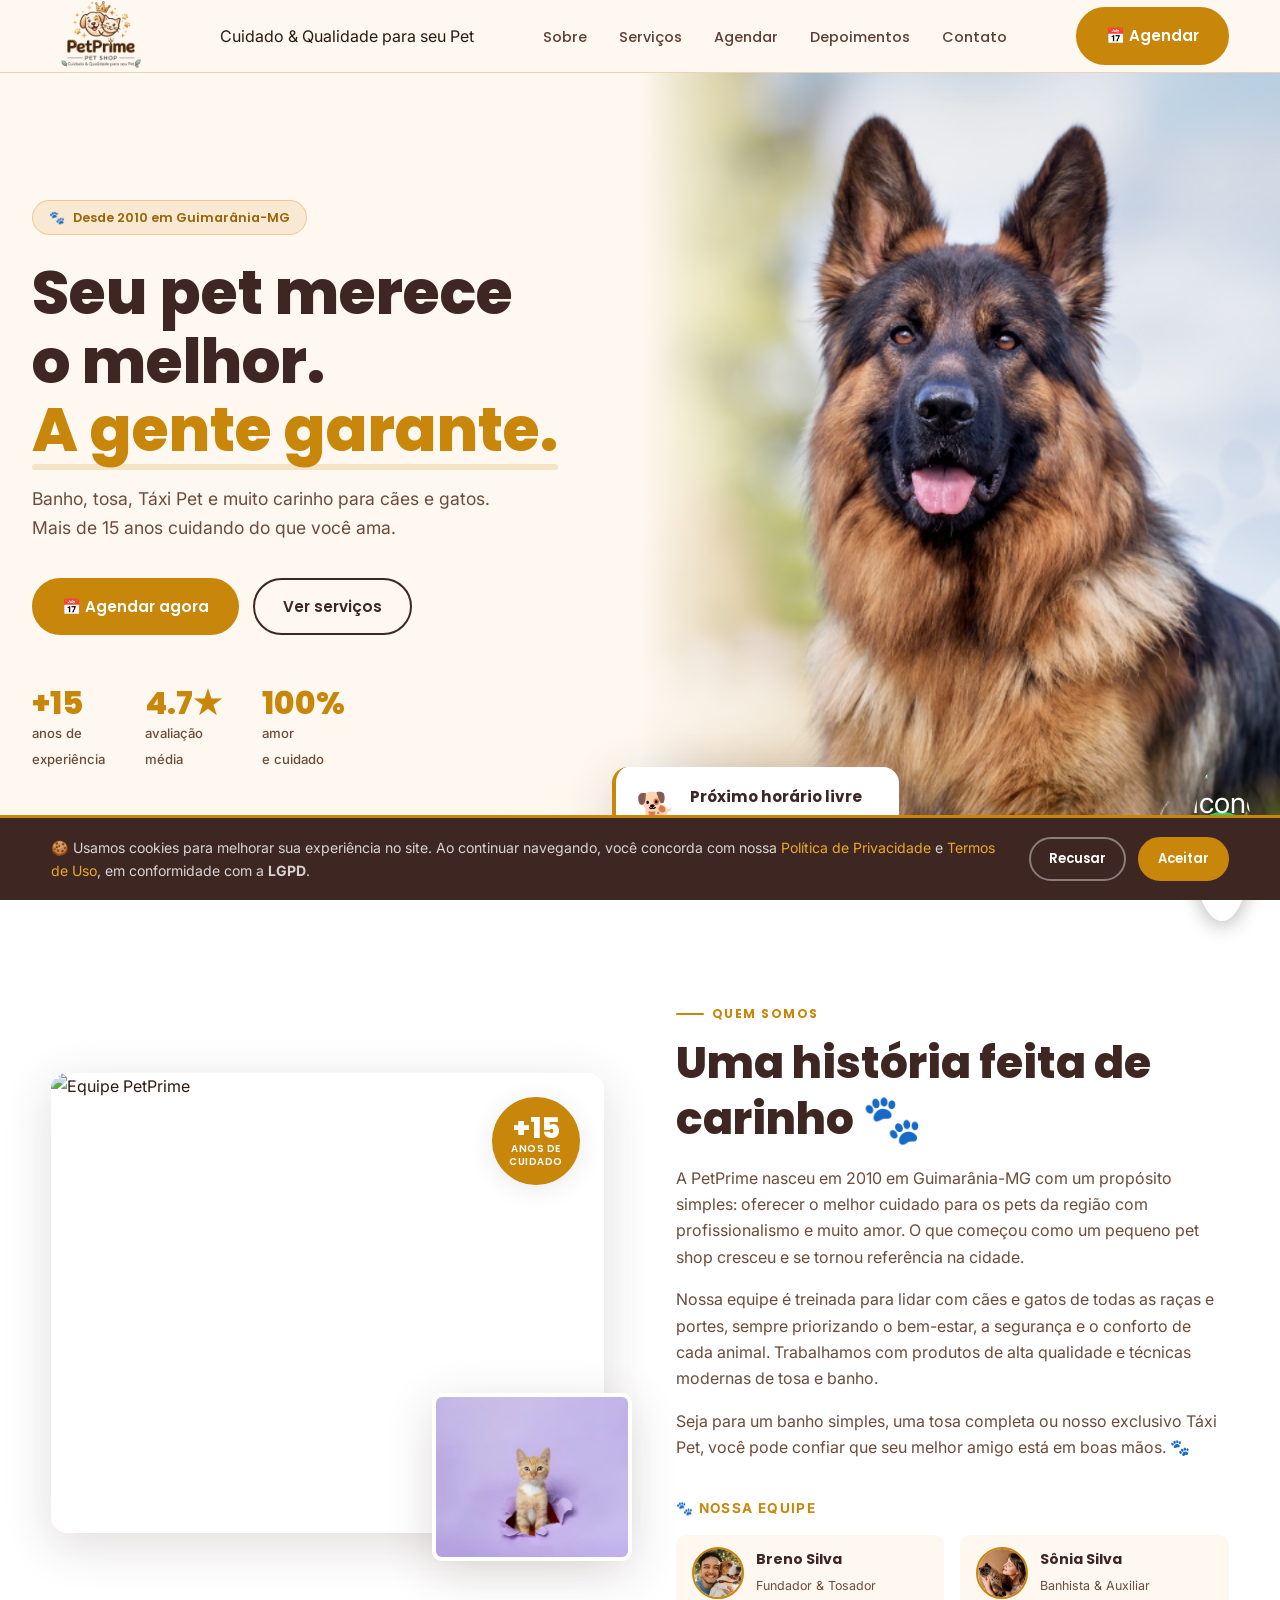
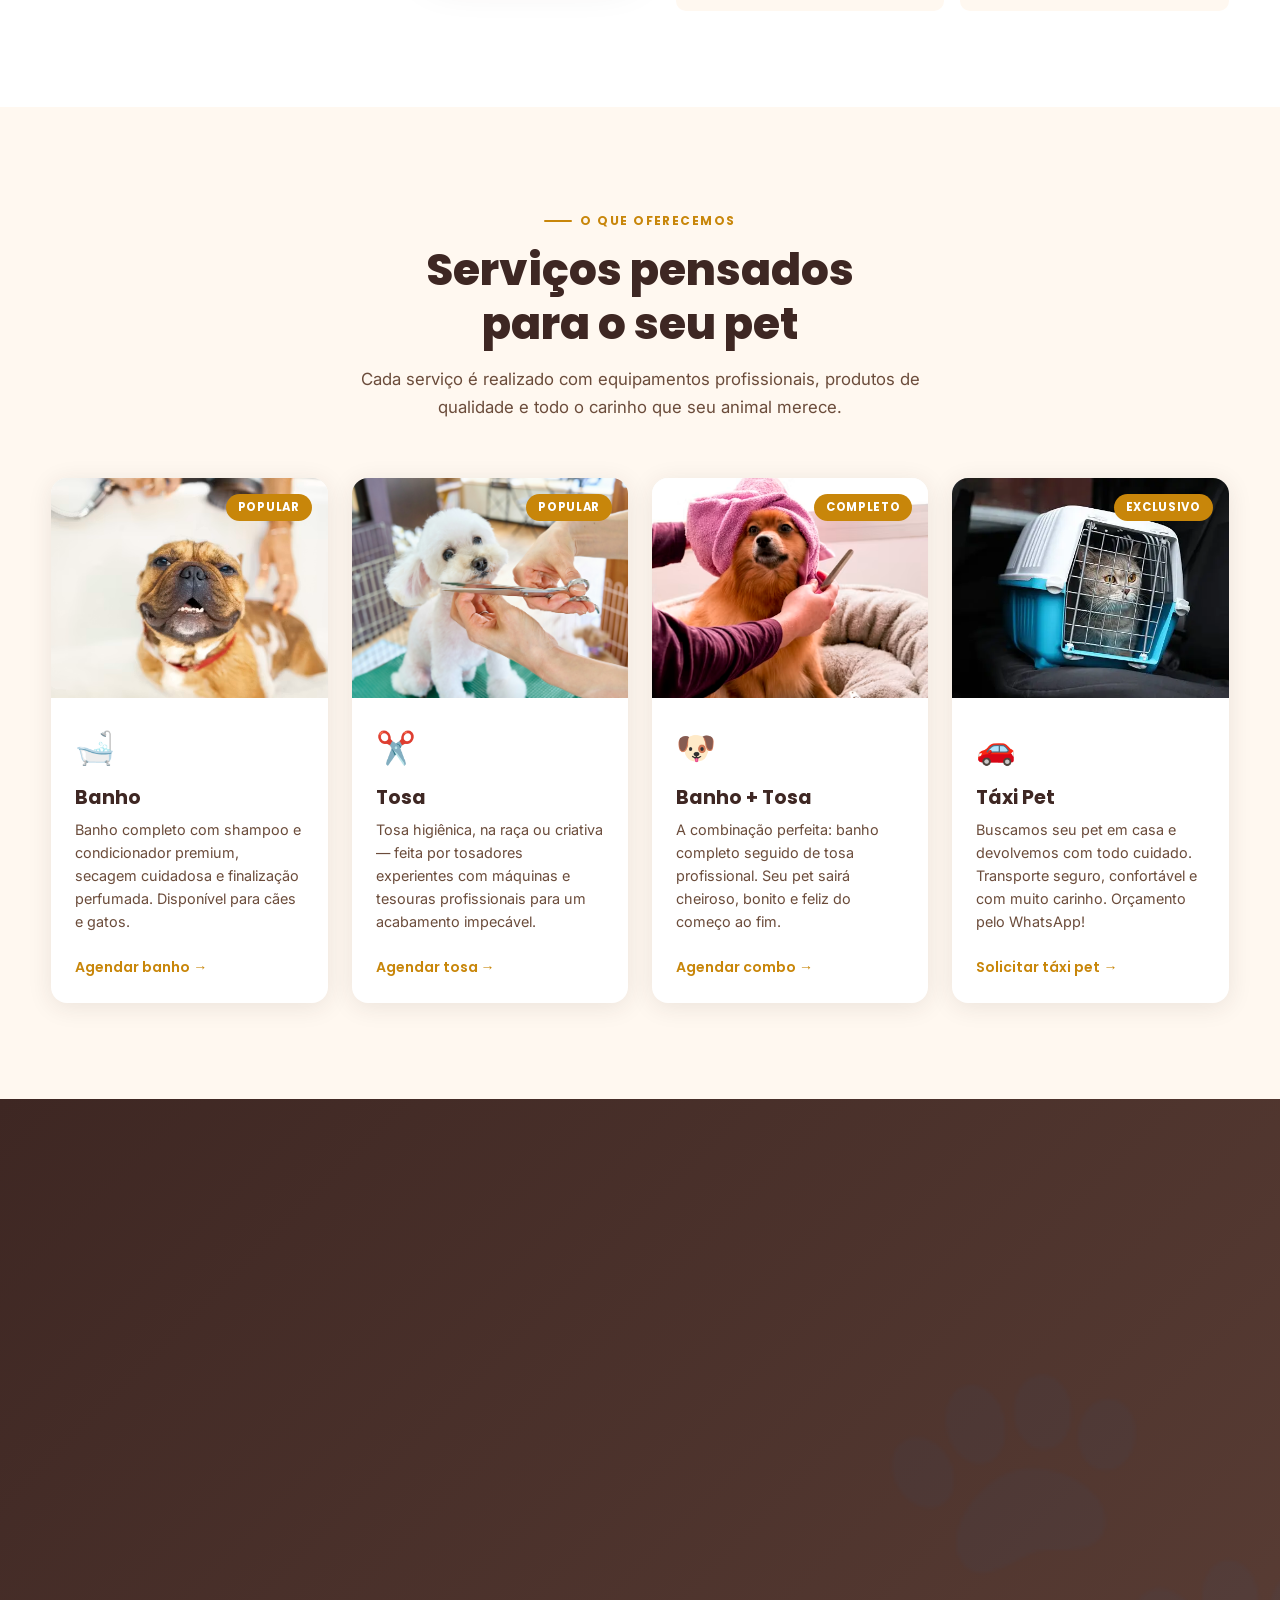
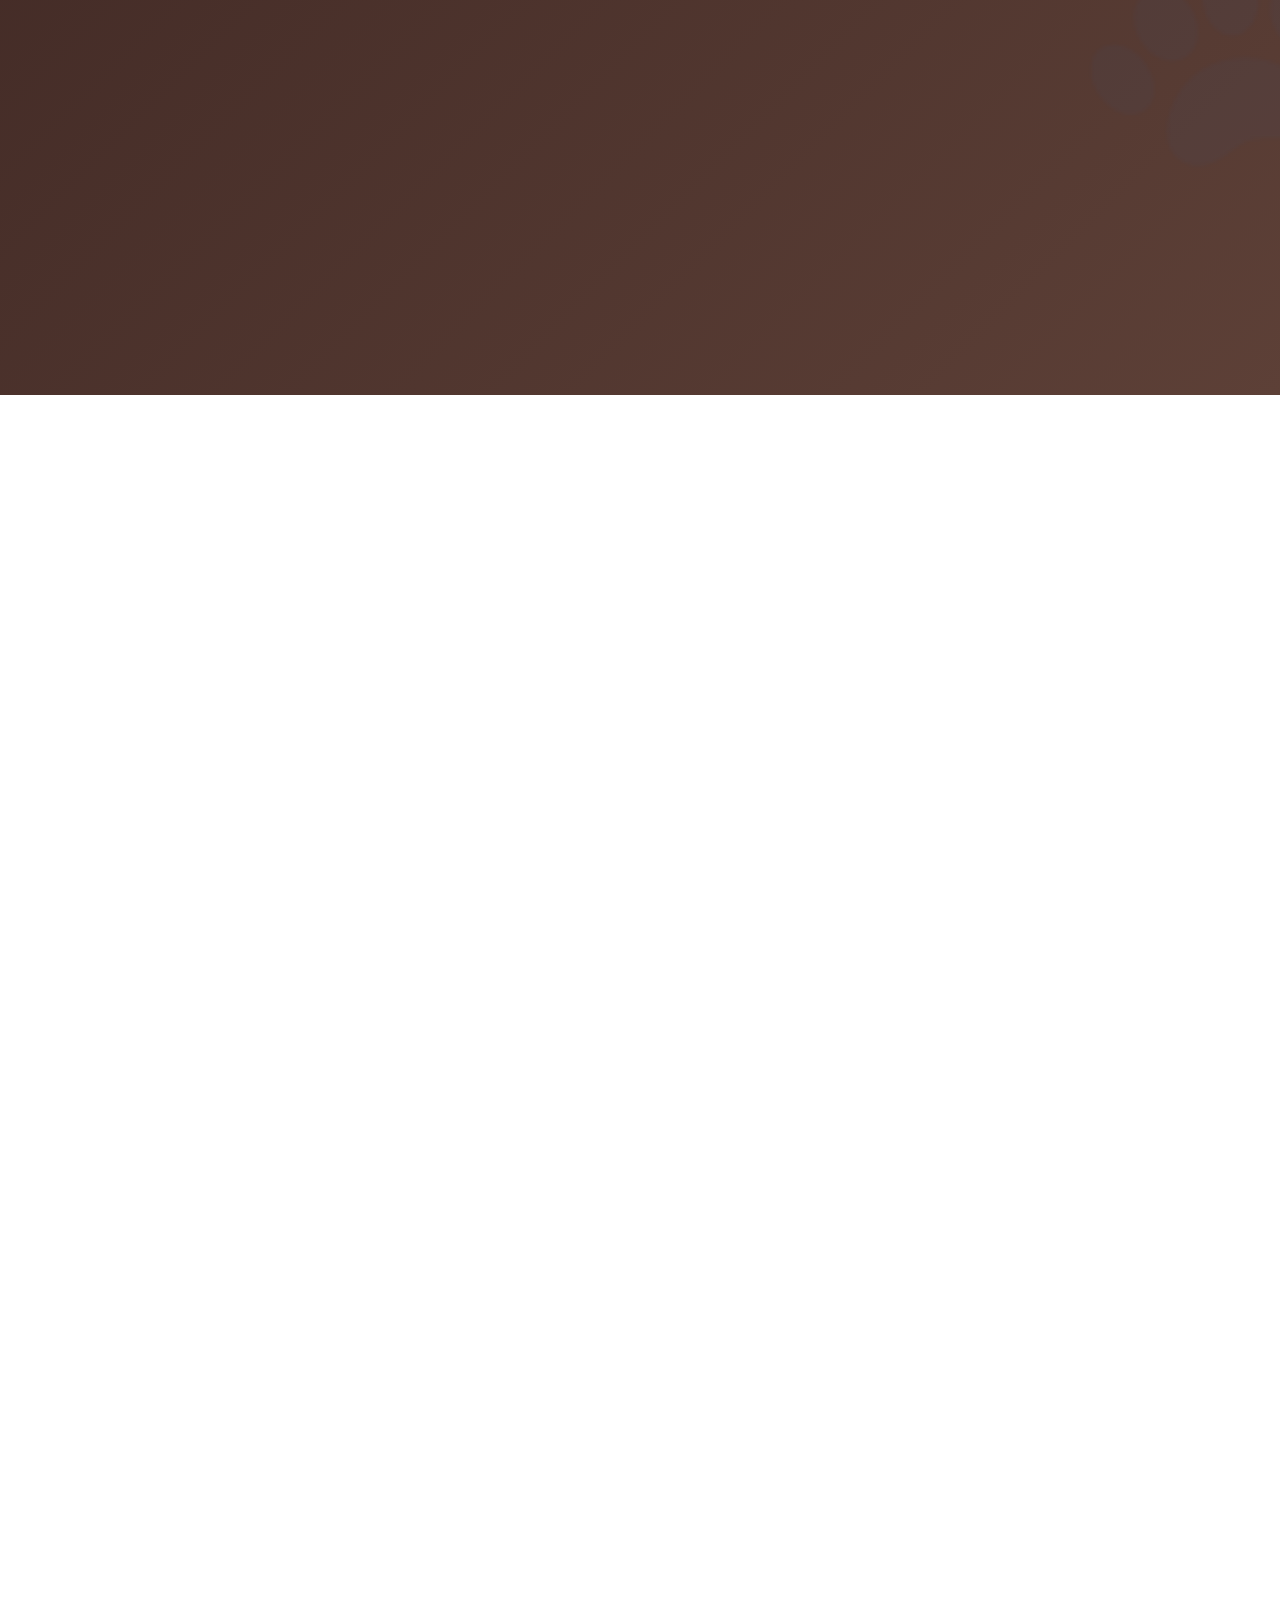
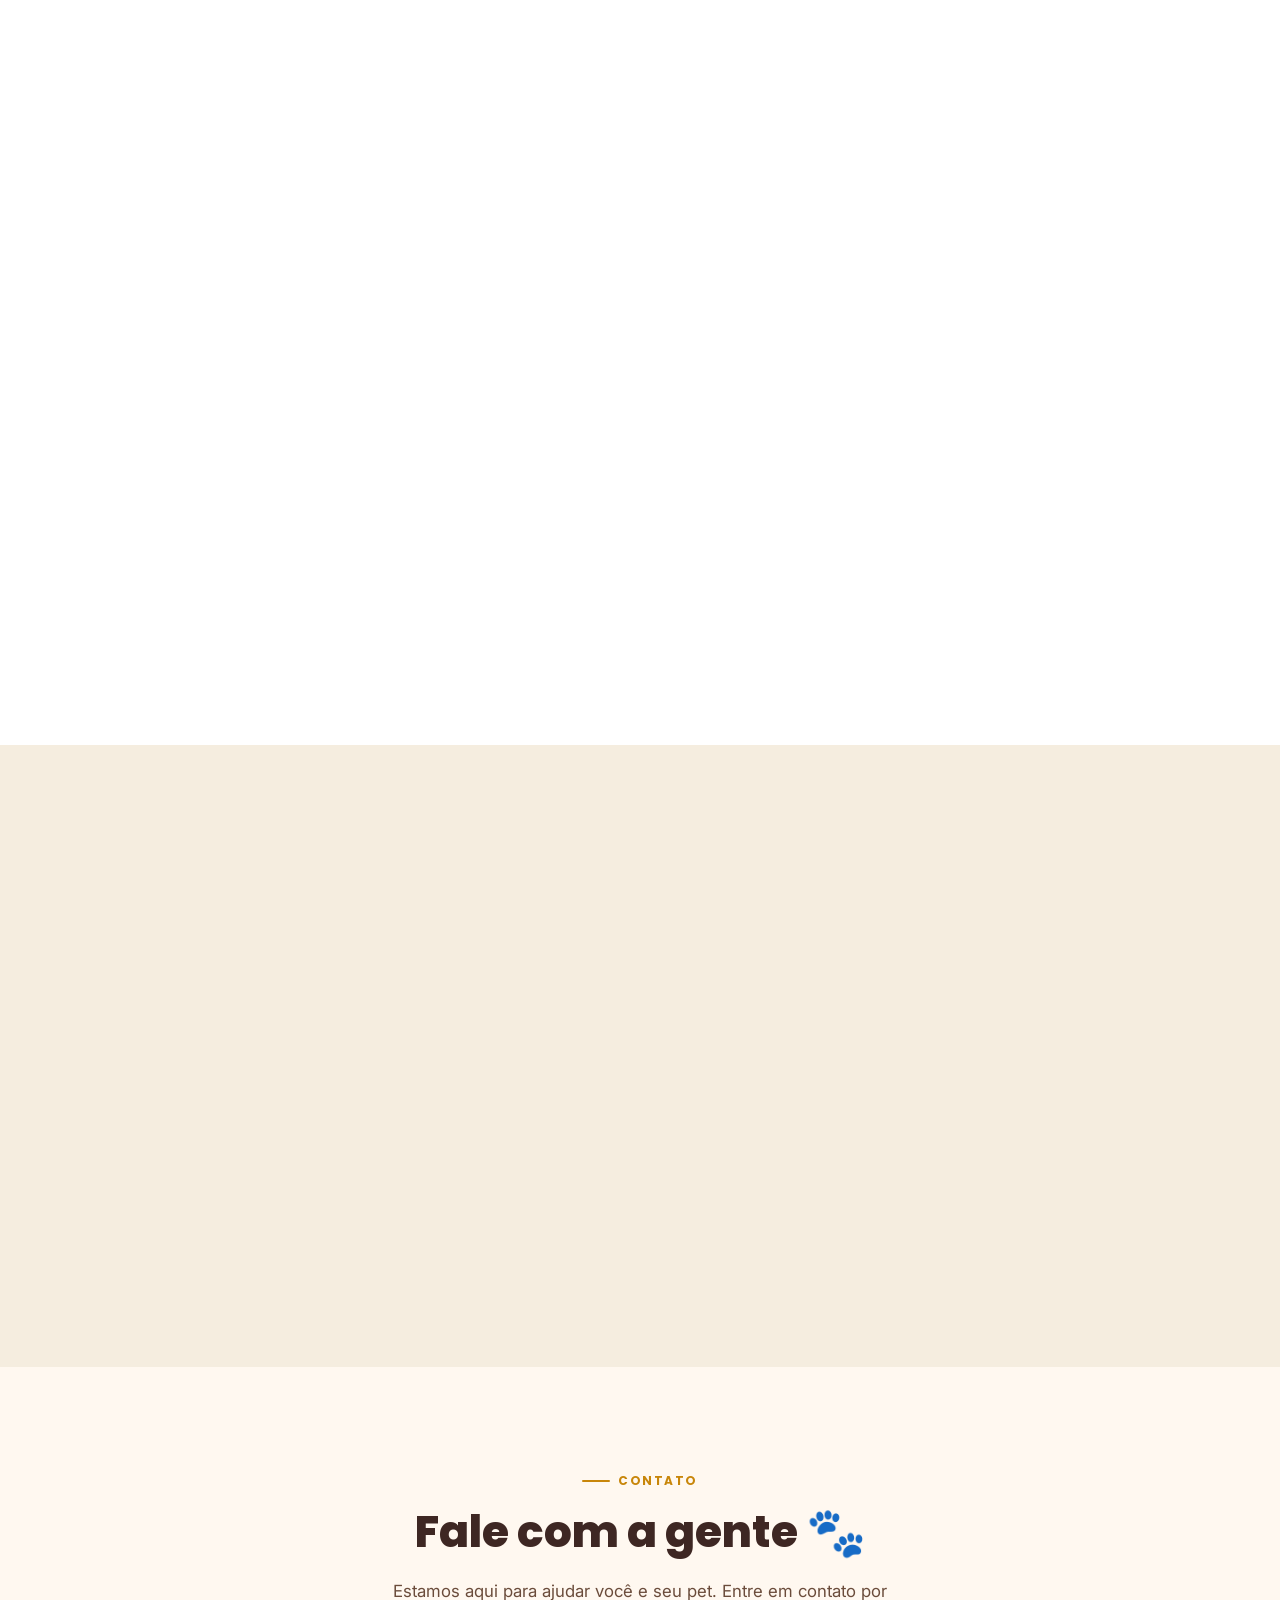
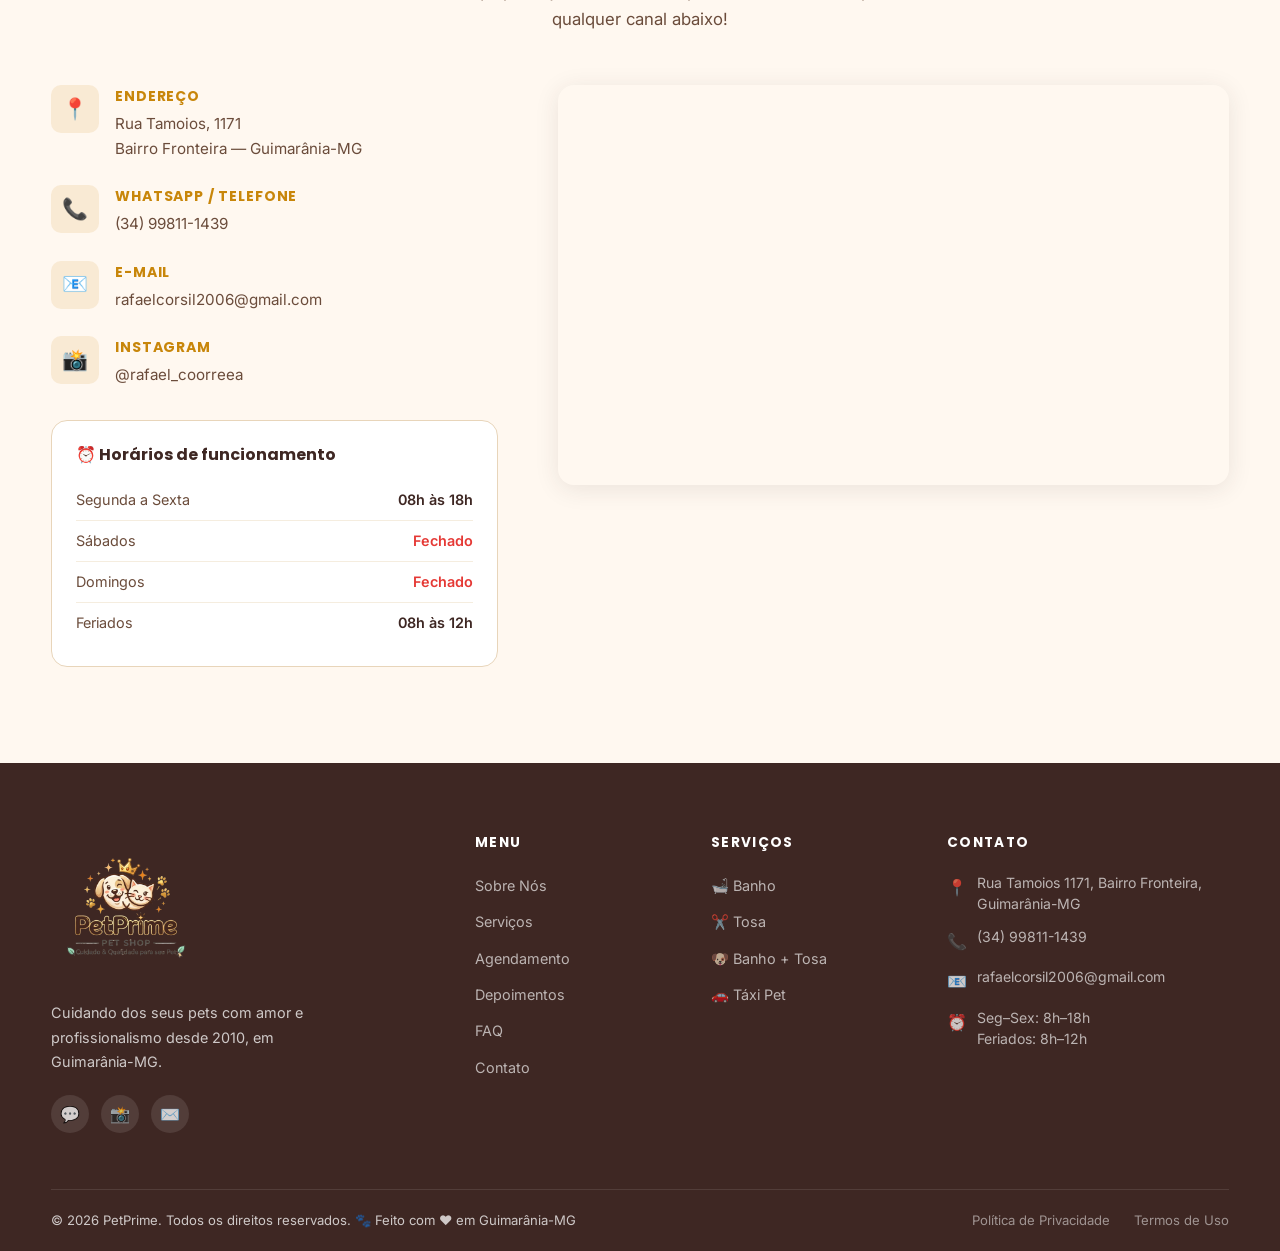
==== index.html @ 228fe34d "PetPrime" ====
<!DOCTYPE html>
<html lang="pt-BR">
<head>
  <meta charset="UTF-8" />
  <meta name="viewport" content="width=device-width, initial-scale=1.0" />
  <title>PetPrime — Cuidado & Qualidade para seu Pet | Guimarânia-MG</title>
  <meta name="description" content="PetPrime em Guimarânia-MG: banho, tosa, banho+tosa e táxi pet com cuidado profissional desde 2010. Agende pelo WhatsApp!"/>
  <meta name="keywords" content="banho e tosa, pet shop, Guimarânia, MG, táxi pet, cuidados com animais, cachorro, gato"/>
  <meta name="author" content="PetPrime"/>
  <meta property="og:title" content="PetPrime — Cuidado & Qualidade para seu Pet"/>
  <meta property="og:description" content="Banho, tosa e táxi pet em Guimarânia-MG. Desde 2010 cuidando dos seus pets com carinho e profissionalismo."/>
  <meta property="og:type" content="website"/>
  <meta property="og:locale" content="pt_BR"/>
  <meta name="robots" content="index, follow"/>
  <link rel="canonical" href="https://petprime.com.br/"/>
  <link rel="preconnect" href="https://fonts.googleapis.com"/>
  <link rel="preconnect" href="https://fonts.gstatic.com" crossorigin/>
  <link rel="stylesheet" href="css/style.css"/>

  <!-- Favicon -->
  <link rel="icon" type="image/x-icon" href="images/favicon-ico.ico" class="favicon">
</head>
<body> 

<!-- ============================================================
     HEADER
============================================================ -->
<header id="header">
  <div class="container">
    <div class="header-inner">
      <a href="#hero" class="logo" aria-label="PetPrime Home">
        <img src="images/logo.png" alt="PetPrime Logo" class="logo-img" loading="lazy"/>
      </a>
          <!-- Slogan -->
          <text x="40" y="40" font-family="Inter,sans-serif" font-size="8.5" fill="#6B4C3B" letter-spacing="0.3">Cuidado &amp; Qualidade para seu Pet</text>
        </svg>
      </a>

      <nav aria-label="Menu principal">
        <ul>
          <li><a href="#sobre">Sobre</a></li>
          <li><a href="#servicos">Serviços</a></li>
          <li><a href="#agendamento">Agendar</a></li>
          <li><a href="#depoimentos">Depoimentos</a></li>
          <li><a href="#contato">Contato</a></li>
        </ul>
      </nav>

      <div class="header-cta">
        <a href="https://wa.me/5534998111439?text=Olá%2C%20gostaria%20de%20agendar%20um%20serviço%20na%20PetPrime!" target="_blank" rel="noopener" class="btn btn-primary" aria-label="Agendar pelo WhatsApp">
          📅 Agendar
        </a>
        <button class="hamburger" aria-label="Abrir menu" aria-expanded="false">
          <span></span><span></span><span></span>
        </button>
      </div>
    </div>
  </div>
</header>

<!-- Mobile Nav -->
<nav class="mobile-nav" aria-label="Menu mobile">
  <ul>
    <li><a href="#sobre">Sobre</a></li>
    <li><a href="#servicos">Serviços</a></li>
    <li><a href="#agendamento">Agendar</a></li>
    <li><a href="#depoimentos">Depoimentos</a></li>
    <li><a href="#faq">FAQ</a></li>
    <li><a href="#contato">Contato</a></li>
  </ul>
  <a href="https://wa.me/5534998111439?text=Olá%2C%20gostaria%20de%20agendar%20um%20serviço%20na%20PetPrime!" target="_blank" rel="noopener" class="btn btn-primary">📅 Agendar pelo WhatsApp</a>
</nav>


<!-- ============================================================
     HERO
============================================================ -->
<section id="hero" aria-label="Início">
  <div class="hero-content">
    <div class="hero-badge">
      <span>🐾</span> Desde 2010 em Guimarânia-MG
    </div>
    <h1 class="hero-title">
      Seu pet merece<br>o melhor.<br><span>A gente garante.</span>
    </h1>
    <p class="hero-sub">
      Banho, tosa, Táxi Pet e muito carinho para cães e gatos. Mais de 15 anos cuidando do que você ama.
    </p>
    <div class="hero-cta">
      <a href="#agendamento" class="btn btn-primary">📅 Agendar agora</a>
      <a href="#servicos" class="btn btn-outline">Ver serviços</a>
    </div>
    <div class="hero-stats">
      <div class="hero-stat">
        <strong>+15</strong>
        <span>anos de<br>experiência</span>
      </div>
      <div class="hero-stat">
        <strong>4.7★</strong>
        <span>avaliação<br>média</span>
      </div>
      <div class="hero-stat">
        <strong>100%</strong>
        <span>amor<br>e cuidado</span>
      </div>
    </div>
  </div>

  <div class="hero-image" aria-hidden="true">
    <!-- Hero: profissional com cão grande -->
    <img
      src="images/caoGrande.png"
      alt="Profissional cuidando de cão grande"
      loading="eager"
    />
    <div class="hero-float-card">
      <span class="icon">🐕</span>
      <div class="info">
        <strong>Próximo horário livre</strong>
        <span>Agende agora pelo WhatsApp!</span>
      </div>
    </div>
  </div>

  <div class="hero-bg-paw" aria-hidden="true">🐾</div>
</section>


<!-- ============================================================
     SOBRE NÓS
============================================================ -->
<section id="sobre" class="section">
  <div class="container">
    <div class="sobre-grid">

      <div class="sobre-images" aria-hidden="true">
        <div class="sobre-img-main">
          <img
            src="images/fotoEquipe.png"
            alt="Equipe PetPrime"
            loading="lazy"
          />
        </div>
        <div class="sobre-img-secondary">
          <img
            src="images/gatoFeliz.avif"
            alt="Gato Feliz"
            loading="lazy"
          />
        </div>
        <div class="sobre-badge-anos">
          <strong>+15</strong>
          <span>anos de cuidado</span>
        </div>
      </div>

      <div class="sobre-content">
        <div class="fade-up">
          <span class="section-label">Quem somos</span>
          <h2 class="section-title">Uma história feita de carinho <span class="paw">🐾</span></h2>
        </div>
        <div class="fade-up fade-up-delay-1">
          <p class="sobre-text">
            A PetPrime nasceu em 2010 em Guimarânia-MG com um propósito simples: oferecer o melhor cuidado para os pets da região com profissionalismo e muito amor. O que começou como um pequeno pet shop cresceu e se tornou referência na cidade.
          </p>
          <p class="sobre-text">
            Nossa equipe é treinada para lidar com cães e gatos de todas as raças e portes, sempre priorizando o bem-estar, a segurança e o conforto de cada animal. Trabalhamos com produtos de alta qualidade e técnicas modernas de tosa e banho.
          </p>
          <p class="sobre-text">
            Seja para um banho simples, uma tosa completa ou nosso exclusivo Táxi Pet, você pode confiar que seu melhor amigo está em boas mãos. 🐾
          </p>
        </div>

        <div class="equipe fade-up fade-up-delay-2">
          <p class="equipe-title">🐾 Nossa equipe</p>
          <div class="equipe-cards">
            <div class="equipe-card">
              <img
                src="images/brenoFoto.avif" 
                alt="Rafael Corrêa - Fundador"
                loading="lazy"
              />
              <div>
                <strong>Breno Silva</strong>
                <span>Fundador & Tosador</span>
              </div>
            </div>
            <div class="equipe-card">
              <img
                src="images/soniaFoto.avif"
                alt="Sônia Silva- Banhista"
                loading="lazy"
              />
              <div>
                <strong>Sônia Silva</strong>
                <span>Banhista & Auxiliar</span>
              </div>
            </div>
          </div>
        </div>
      </div>

    </div>
  </div>
</section>


<!-- ============================================================
     SERVIÇOS
============================================================ -->
<section id="servicos" class="section">
  <div class="container">
    <div class="text-center fade-up">
      <span class="section-label">O que oferecemos</span>
      <h2 class="section-title">Serviços pensados<br>para o seu pet</h2>
      <p class="section-sub">Cada serviço é realizado com equipamentos profissionais, produtos de qualidade e todo o carinho que seu animal merece.</p>
    </div>

    <div class="servicos-grid">

      <!-- Banho -->
      <div class="servico-card fade-up fade-up-delay-1">
        <div class="servico-img">
          <img
            src="images/banho.avif"
            alt="Banho para gatos e cães"
            loading="lazy"
          />
          <span class="servico-tag">Popular</span>
        </div>
        <div class="servico-body">
          <span class="servico-icon">🛁</span>
          <h3>Banho</h3>
          <p>Banho completo com shampoo e condicionador premium, secagem cuidadosa e finalização perfumada. Disponível para cães e gatos.</p>
          <a href="#agendamento" class="servico-link">Agendar banho →</a>
        </div>
      </div>

      <!-- Tosa -->
      <div class="servico-card fade-up fade-up-delay-2">
        <div class="servico-img">
          <img
            src="images/tosa.jpg"
            alt="Tosa profissional para cães"
            loading="lazy"
          />
          <span class="servico-tag">Popular</span>
        </div>
        <div class="servico-body">
          <span class="servico-icon">✂️</span>
          <h3>Tosa</h3>
          <p>Tosa higiênica, na raça ou criativa — feita por tosadores experientes com máquinas e tesouras profissionais para um acabamento impecável.</p>
          <a href="#agendamento" class="servico-link">Agendar tosa →</a>
        </div>
      </div>

      <!-- Banho + Tosa -->
      <div class="servico-card fade-up fade-up-delay-3">
        <div class="servico-img">
          <img
            src="images/banhoTosa.avif"
            alt="Banho e tosa para Yorkshire"
            loading="lazy"
          />
          <span class="servico-tag">Completo</span>
        </div>
        <div class="servico-body">
          <span class="servico-icon">🐶</span>
          <h3>Banho + Tosa</h3>
          <p>A combinação perfeita: banho completo seguido de tosa profissional. Seu pet sairá cheiroso, bonito e feliz do começo ao fim.</p>
          <a href="#agendamento" class="servico-link">Agendar combo →</a>
        </div>
      </div>

      <!-- Táxi Pet -->
      <div class="servico-card fade-up fade-up-delay-4">
        <div class="servico-img">
          <img
            src="images/taxiPet.webp"
            alt="Táxi Pet - transporte seguro para seu animal"
            loading="lazy"
          />
          <span class="servico-tag">Exclusivo</span>
        </div>
        <div class="servico-body">
          <span class="servico-icon">🚗</span>
          <h3>Táxi Pet</h3>
          <p>Buscamos seu pet em casa e devolvemos com todo cuidado. Transporte seguro, confortável e com muito carinho. Orçamento pelo WhatsApp!</p>
          <a href="#agendamento" class="servico-link">Solicitar táxi pet →</a>
        </div>
      </div>

    </div>
  </div>
</section>


<!-- ============================================================
     AGENDAMENTO
============================================================ -->
<section id="agendamento" class="section">
  <div class="container">
    <div class="agendamento-grid">

      <div class="agendamento-info fade-up">
        <span class="section-label">Agendamento</span>
        <h2 class="section-title" style="color:#fff;">Marque uma sessão de mimos <span class="paw">🐾</span></h2>
        <p>Preencha o formulário e envie direto pelo WhatsApp. Simples, rápido e sem complicação.</p>
        <div class="agendamento-features">
          <div class="agendamento-feature"><span>⚡</span> Confirmação rápida pelo WhatsApp</div>
          <div class="agendamento-feature"><span>📍</span> Rua Tamoios 1171 — Guimarânia-MG</div>
          <div class="agendamento-feature"><span>📅</span> Seg a Sex, 8h às 18h</div>
          <div class="agendamento-feature"><span>🐕</span> Táxi Pet disponível sob orçamento</div>
          <div class="agendamento-feature"><span>💛</span> Mais de 15 anos de experiência</div>
        </div>
      </div>

      <div class="form-card fade-up fade-up-delay-1">
        <h3>🐾 Formulário de agendamento</h3>
        <form id="form-agendamento" novalidate>

          <div class="form-row">
            <div class="form-group">
              <label for="nome">Seu nome</label>
              <input type="text" id="nome" name="nome" placeholder="Ex: Maria Silva" required autocomplete="name"/>
              <span class="form-error"></span>
            </div>
            <div class="form-group">
              <label for="telefone">WhatsApp / Telefone</label>
              <input type="tel" id="telefone" name="telefone" placeholder="(34) 99999-9999" required autocomplete="tel"/>
              <span class="form-error"></span>
            </div>
          </div>

          <div class="form-row">
            <div class="form-group">
              <label for="pet">Nome do pet</label>
              <input type="text" id="pet" name="pet" placeholder="Ex: Rex" required/>
              <span class="form-error"></span>
            </div>
            <div class="form-group">
              <label for="servico">Serviço</label>
              <select id="servico" name="servico" required>
                <option value="">Selecione...</option>
                <option value="Banho">🛁 Banho</option>
                <option value="Tosa">✂️ Tosa</option>
                <option value="Banho + Tosa">🐶 Banho + Tosa</option>
              </select>
              <span class="form-error"></span>
            </div>
          </div>

          <div class="form-row">
            <div class="form-group">
              <label for="data">Data desejada</label>
              <input type="date" id="data" name="data" required/>
              <span class="form-error"></span>
            </div>
            <div class="form-group">
              <label for="hora">Horário</label>
              <select id="hora" name="hora" required>
                <option value="">Selecione...</option>
                <option>08:00</option>
                <option>09:00</option>
                <option>10:00</option>
                <option>11:00</option>
                <option>13:00</option>
                <option>14:00</option>
                <option>15:00</option>
                <option>16:00</option>
                <option>17:00</option>
              </select>
              <span class="form-error"></span>
            </div>
          </div>

          <label class="taxi-check">
            <input type="checkbox" id="taxi-pet" name="taxi-pet"/>
            <span class="taxi-check-label">
              <strong>🚗 Solicitar Táxi Pet</strong>
              Precisamos buscar seu pet? Marque aqui e inclua o endereço nas observações. Orçamento enviado pelo WhatsApp.
            </span>
          </label>

          <div class="form-group">
            <label for="observacoes">Observações (opcional)</label>
            <textarea id="observacoes" name="observacoes" rows="3" placeholder="Raça do pet, endereço para táxi, cuidados especiais..."></textarea>
          </div>

          <button type="submit" class="btn btn-primary form-submit">
            📲 Enviar pelo WhatsApp
          </button>
        </form>
      </div>

    </div>
  </div>
</section>


<!-- ============================================================
     DEPOIMENTOS
============================================================ -->
<section id="depoimentos" class="section">
  <div class="container">
    <div class="text-center fade-up">
      <span class="section-label">Depoimentos</span>
      <h2 class="section-title">O que nossos clientes dizem <span class="paw">🐾</span></h2>
    </div>

    <div class="rating-hero fade-up fade-up-delay-1">
      <div class="rating-score">4.7</div>
      <div class="rating-details">
        <div class="stars">⭐⭐⭐⭐⭐</div>
        <p>Avaliação média dos nossos clientes — mais de 100 avaliações em Guimarânia-MG</p>
      </div>
    </div>

    <div class="depoimentos-grid">

      <div class="depo-card fade-up fade-up-delay-1">
        <div class="depo-stars">⭐⭐⭐⭐⭐</div>
        <p class="depo-text">"Levei minha Bela pela primeira vez e fiquei encantada! O atendimento foi super cuidadoso, ela voltou cheirosinha e com uma fita linda. Com certeza vou voltar sempre!"</p>
        <div class="depo-author">
          <div class="depo-avatar">C</div>
          <div class="depo-author-info">
            <strong>Alice Maria</strong>
            <span>Tutora da Bela 🐩</span>
          </div>
        </div>
      </div>

      <div class="depo-card fade-up fade-up-delay-2">
        <div class="depo-stars">⭐⭐⭐⭐⭐</div>
        <p class="depo-text">"O Táxi Pet foi um diferencial enorme pra mim! Não preciso me preocupar em levar o Theo — eles buscam, cuidam e trazem de volta perfeitinho. Serviço incrível!"</p>
        <div class="depo-author">
          <div class="depo-avatar">M</div>
          <div class="depo-author-info">
            <strong>Ana Machado</strong>
            <span>Tutor do Theo 🐕</span>
          </div>
        </div>
      </div>

      <div class="depo-card fade-up fade-up-delay-3">
        <div class="depo-stars">⭐⭐⭐⭐⭐</div>
        <p class="depo-text">"Meu gato Léo odiava banho, mas na PetPrime ele fica calmo! A equipe tem um jeito especial de lidar com os animais. Recomendo de olhos fechados para todos!"</p>
        <div class="depo-author">
          <div class="depo-avatar">P</div>
          <div class="depo-author-info">
            <strong>Elenir Maria</strong>
            <span>Tutora do Léo 🐈</span>
          </div>
        </div>
      </div>

      <div class="depo-card fade-up fade-up-delay-1">
        <div class="depo-stars">⭐⭐⭐⭐</div>
        <p class="depo-text">"Ótimo atendimento, preço justo e pet sempre bem cuidado. A tosa da minha Mel ficou perfeita! Já são mais de 2 anos que sou cliente fiel da PetPrime."</p>
        <div class="depo-author">
          <div class="depo-avatar">F</div>
          <div class="depo-author-info">
            <strong>Elenice Maria</strong>
            <span>Tutora da Mel 🐾</span>
          </div>
        </div>
      </div>

      <div class="depo-card fade-up fade-up-delay-2">
        <div class="depo-stars">⭐⭐⭐⭐⭐</div>
        <p class="depo-text">"Profissionalismo de verdade! O Rafael conhece cada raça e sabe exatamente como tratar. Meu Pitbull fica mansinho lá. É nítido o amor que eles têm pelos animais."</p>
        <div class="depo-author">
          <div class="depo-avatar">J</div>
          <div class="depo-author-info">
            <strong>Roberto Corrêa</strong>
            <span>Tutor do Max 🐕‍🦺</span>
          </div>
        </div>
      </div>

      <div class="depo-card fade-up fade-up-delay-2">
        <div class="depo-stars">⭐⭐⭐⭐⭐</div>
        <p class="depo-text">"Excelente atendimento, muito bem atendido por todos profissionais, meu gato thor ficou em boas mãos, foi feito o banho e a tosa e realmente ficou muito bom, recomendo!"</p>
        <div class="depo-author">
          <div class="depo-avatar">J</div>
          <div class="depo-author-info">
            <strong>Gabriel Corrêa</strong>
            <span>Tutor do Thor 🐕‍🦺</span>
          </div>
        </div>
      </div>

    </div>
  </div>
</section>


<!-- ============================================================
     GALERIA
============================================================ -->
<section id="galeria" class="section">
  <div class="container">
    <div class="text-center fade-up">
      <span class="section-label">Galeria</span>
      <h2 class="section-title">Pets felizes por aqui <span class="paw">🐾</span></h2>
    </div>
    <div class="galeria-grid">
      <div class="galeria-item fade-up">
        <img src="images/cachorroFofo.jpg" alt="Cão feliz" loading="lazy"/>
      </div>
      <div class="galeria-item fade-up fade-up-delay-1">
        <img src="images/gatoLindao.jpg" alt="Gato lindão" loading="lazy"/>
      </div>
      <div class="galeria-item fade-up fade-up-delay-2">
        <img src="images/petFeliz.jpg" alt="Pet feliz" loading="lazy"/>
      </div>
      <div class="galeria-item fade-up fade-up-delay-1">
        <img src="images/caoSendoCuidado.avif" alt="Cão sendo cuidado" loading="lazy"/>
      </div>
      <div class="galeria-item fade-up fade-up-delay-2">
        <img src="images/gatosFeliz.avif" alt="Gatos felizes" loading="lazy"/>
      </div>
    </div>
  </div>
</section>


<!-- ============================================================
     FAQ
============================================================ -->
<section id="faq" class="section">
  <div class="container">
    <div class="faq-grid">

      <div class="faq-intro fade-up">
        <span class="section-label">Dúvidas</span>
        <h2 class="section-title">Perguntas frequentes <span class="paw">🐾</span></h2>
        <p>Reunimos as dúvidas mais comuns dos nossos clientes. Se não encontrar sua resposta aqui, chame no WhatsApp!</p>
        <a href="https://wa.me/5534998111439" target="_blank" rel="noopener" class="btn btn-primary" style="margin-top:8px;">
          💬 Falar no WhatsApp
        </a>
      </div>

      <div class="faq-list fade-up fade-up-delay-1">

        <div class="faq-item">
          <div class="faq-question" tabindex="0" role="button" aria-expanded="false">
            Com que frequência devo dar banho no meu pet?
            <span class="faq-arrow">+</span>
          </div>
          <div class="faq-answer">
            <p>Para cães, o ideal é a cada 15 dias. Gatos geralmente precisam de menos banhos — a cada 1 ou 2 meses é suficiente na maioria dos casos. Raças com pelagem longa podem exigir cuidados mais frequentes. Nossa equipe pode orientar o melhor para o seu pet!</p>
          </div>
        </div>

        <div class="faq-item">
          <div class="faq-question" tabindex="0" role="button" aria-expanded="false">
            Como funciona o Táxi Pet?
            <span class="faq-arrow">+</span>
          </div>
          <div class="faq-answer">
            <p>O Táxi Pet é nosso serviço de busca e entrega do seu animal. Você agenda pelo WhatsApp, informa o endereço e o horário. Buscamos com cuidado, realizamos o serviço contratado e devolvemos seu pet em casa. O valor varia conforme a distância — solicite orçamento!</p>
          </div>
        </div>

        <div class="faq-item">
          <div class="faq-question" tabindex="0" role="button" aria-expanded="false">
            Vocês atendem gatos?
            <span class="faq-arrow">+</span>
          </div>
          <div class="faq-answer">
            <p>Sim! Temos experiência com cães e gatos de todas as raças e portes. Nossa equipe é treinada para lidar com felinos com gentileza e paciência, tornando a experiência menos estressante para eles.</p>
          </div>
        </div>

        <div class="faq-item">
          <div class="faq-question" tabindex="0" role="button" aria-expanded="false">
            Meu pet precisa de vacinas em dia para ser atendido?
            <span class="faq-arrow">+</span>
          </div>
          <div class="faq-answer">
            <p>Recomendamos fortemente que seu pet esteja com as vacinas em dia, especialmente contra raiva e múltiplas (V8 ou V10 para cães, V4 para gatos). Isso protege seu animal e todos os outros pets que frequentam o espaço.</p>
          </div>
        </div>

        <div class="faq-item">
          <div class="faq-question" tabindex="0" role="button" aria-expanded="false">
            Qual o horário de funcionamento?
            <span class="faq-arrow">+</span>
          </div>
          <div class="faq-answer">
            <p>Funcionamos de segunda a sexta-feira das 8h às 18h. Aos sábados estamos fechados para descanso. Em feriados abrimos das 8h ao meio-dia. Fique atento às nossas redes sociais para avisos especiais!</p>
          </div>
        </div>

      </div>
    </div>
  </div>
</section>


<!-- ============================================================
     CONTATO
============================================================ -->
<section id="contato" class="section">
  <div class="container">
    <div class="text-center fade-up">
      <span class="section-label">Contato</span>
      <h2 class="section-title">Fale com a gente <span class="paw">🐾</span></h2>
      <p class="section-sub">Estamos aqui para ajudar você e seu pet. Entre em contato por qualquer canal abaixo!</p>
    </div>

    <div class="contato-grid">
      <div class="contato-info fade-up fade-up-delay-1">

        <div class="contato-item">
          <div class="contato-icon">📍</div>
          <div>
            <strong>Endereço</strong>
            <p>Rua Tamoios, 1171<br>Bairro Fronteira — Guimarânia-MG</p>
          </div>
        </div>

        <div class="contato-item">
          <div class="contato-icon">📞</div>
          <div>
            <strong>WhatsApp / Telefone</strong>
            <p><a href="https://wa.me/5534998111439" target="_blank" rel="noopener">(34) 99811-1439</a></p>
          </div>
        </div>

        <div class="contato-item">
          <div class="contato-icon">📧</div>
          <div>
            <strong>E-mail</strong>
            <p><a href="mailto:rafaelcorsil2006@gmail.com">rafaelcorsil2006@gmail.com</a></p>
          </div>
        </div>

        <div class="contato-item">
          <div class="contato-icon">📸</div>
          <div>
            <strong>Instagram</strong>
            <p><a href="https://instagram.com/rafael_coorreea" target="_blank" rel="noopener">@rafael_coorreea</a></p>
          </div>
        </div>

        <div class="horarios">
          <h4>⏰ Horários de funcionamento</h4>
          <div class="horario-row">
            <span class="dia">Segunda a Sexta</span>
            <span class="hora">08h às 18h</span>
          </div>
          <div class="horario-row">
            <span class="dia">Sábados</span>
            <span class="fechado">Fechado</span>
          </div>
          <div class="horario-row">
            <span class="dia">Domingos</span>
            <span class="fechado">Fechado</span>
          </div>
          <div class="horario-row">
            <span class="dia">Feriados</span>
            <span class="hora">08h às 12h</span>
          </div>
        </div>

      </div>

      <div class="map-container fade-up fade-up-delay-2">
        <iframe
          title="Localização PetPrime — Rua Tamoios 1171, Guimarânia-MG"
          src="https://www.google.com/maps/embed?pb=!1m13!1m8!1m3!1d1587.631856440118!2d-46.795866172614396!3d-18.840613512439983!3m2!1i1024!2i768!4f13.1!3m2!1m1!2s!5e0!3m2!1spt-BR!2sbr!4v1781585217955!5m2!1spt-BR!2sbr"
          width="600"
          height="450"
          style="border:0;"
          allowfullscreen=""
          loading="lazy"
          referrerpolicy="no-referrer-when-downgrade"
        ></iframe>
      </div>
    </div>
  </div>
</section>


<!-- ============================================================
     FOOTER
============================================================ -->
<footer id="footer">
  <div class="container">
    <div class="footer-grid">

      <div class="footer-brand">
        <img src="images/logo.png" alt="PetPrime Logo" class="logo-img" loading="lazy"/>
        <p style="margin-top:16px;">Cuidando dos seus pets com amor e profissionalismo desde 2010, em Guimarânia-MG.</p>
        <div class="footer-social">
          <a href="https://wa.me/5534998111439" target="_blank" rel="noopener" aria-label="WhatsApp">💬</a>
          <a href="https://instagram.com/rafael_coorreea" target="_blank" rel="noopener" aria-label="Instagram">📸</a>
          <a href="mailto:rafaelcorsil2006@gmail.com" aria-label="E-mail">✉️</a>
        </div>
      </div>

      <div class="footer-col">
        <h4>Menu</h4>
        <ul>
          <li><a href="#sobre">Sobre Nós</a></li>
          <li><a href="#servicos">Serviços</a></li>
          <li><a href="#agendamento">Agendamento</a></li>
          <li><a href="#depoimentos">Depoimentos</a></li>
          <li><a href="#faq">FAQ</a></li>
          <li><a href="#contato">Contato</a></li>
        </ul>
      </div>

      <div class="footer-col">
        <h4>Serviços</h4>
        <ul>
          <li><a href="#agendamento">🛁 Banho</a></li>
          <li><a href="#agendamento">✂️ Tosa</a></li>
          <li><a href="#agendamento">🐶 Banho + Tosa</a></li>
          <li><a href="#agendamento">🚗 Táxi Pet</a></li>
        </ul>
      </div>

      <div class="footer-col">
        <h4>Contato</h4>
        <div class="footer-contact-item">
          <span class="icon">📍</span>
          <p>Rua Tamoios 1171, Bairro Fronteira, Guimarânia-MG</p>
        </div>
        <div class="footer-contact-item">
          <span class="icon">📞</span>
          <a href="https://wa.me/5534998111439">(34) 99811-1439</a>
        </div>
        <div class="footer-contact-item">
          <span class="icon">📧</span>
          <a href="mailto:rafaelcorsil2006@gmail.com">rafaelcorsil2006@gmail.com</a>
        </div>
        <div class="footer-contact-item">
          <span class="icon">⏰</span>
          <p>Seg–Sex: 8h–18h<br>Feriados: 8h–12h</p>
        </div>
      </div>

    </div>

    <div class="footer-bottom">
      <p>© 2026 PetPrime. Todos os direitos reservados. 🐾 Feito com ❤️ em Guimarânia-MG</p>
      <div class="footer-bottom-links">
        <a href="pages/privacidade.html">Política de Privacidade</a>
        <a href="pages/termos.html">Termos de Uso</a>
      </div>
    </div>
  </div>
</footer>


<!-- ============================================================
     WhatsApp Flutuante
============================================================ -->
<a
  href="https://wa.me/5534998111439?text=Olá%2C%20gostaria%20de%20agendar%20um%20serviço%20na%20PetPrime!"
  target="_blank"
  rel="noopener"
  class="whatsapp-float"
  aria-label="Falar no WhatsApp"
>
  <span class="whatsapp-tooltip">Fale conosco!</span>
    <img src="images/whatsapp.png" alt="Ícone do WhatsApp" class="whatsapp-icon" loading="lazy"/>
</a>


<!-- ============================================================
     LGPD Banner
============================================================ -->
<div id="lgpd-banner" role="dialog" aria-label="Aviso de cookies">
  <div class="container">
    <div class="lgpd-inner">
      <p>
        🍪 Usamos cookies para melhorar sua experiência no site. Ao continuar navegando, você concorda com nossa
        <a href="pages/privacidade.html">Política de Privacidade</a> e <a href="pages/termos.html">Termos de Uso</a>,
        em conformidade com a <strong>LGPD</strong>.
      </p>
      <div class="lgpd-actions">
        <button id="lgpd-decline" class="btn btn-outline" style="color:#fff;border-color:rgba(255,255,255,.4);font-size:.82rem;padding:10px 18px;">Recusar</button>
        <button id="lgpd-accept" class="btn btn-primary" style="font-size:.82rem;padding:10px 18px;">Aceitar</button>
      </div>
    </div>
  </div>
</div>


<script src="js/main.js"></script>
</body>
</html>
---- css/style.css ----
/* ============================================================
   PetPrime — Design System
   Paleta: dourado #C8860A | marrom #3E2723 | bege #FFF8F0
   Tipografia: Poppins (display) + Inter (body)
============================================================ */

@import url('https://fonts.googleapis.com/css2?family=Poppins:wght@400;500;600;700;800&family=Inter:wght@400;500;600&display=swap');

/* ── Reset & Base ── */
*, *::before, *::after { 
  box-sizing: border-box; 
  margin: 0; 
  padding: 0; 
}

:root {
  --gold:      #C8860A;
  --gold-lt:   #E9A92A;
  --gold-dk:   #9A6508;
  --brown:     #3E2723;
  --brown-lt:  #5D4037;
  --cream:     #FFF8F0;
  --cream-dk:  #F5EDDF;
  --white:     #FFFFFF;
  --text:      #2C1A10;
  --text-muted:#6B4C3B;
  --border:    #E8D5BA;
  --shadow:    0 4px 24px rgba(62,39,35,.10);
  --shadow-lg: 0 12px 48px rgba(62,39,35,.16);
  --radius:    16px;
  --radius-sm: 10px;
  --transition: .28s cubic-bezier(.4,0,.2,1);
}

html { 
  scroll-behavior: smooth; 
  font-size: 16px; 
}

body {
  font-family: 'Inter', sans-serif;
  background: var(--cream);
  color: var(--text);
  line-height: 1.65;
  overflow-x: hidden;
}

h1,h2,h3,h4,h5 {
  font-family: 'Poppins', sans-serif;
  line-height: 1.22;
  color: var(--brown);
}

img { 
  max-width: 100%; 
  display: block; 
}

a { 
  text-decoration: none; 
  color: inherit; 
}
ul { 
  list-style: none; 
}

/* ── Utilities ── */
.container { 
  width: 92%; 
  max-width: 1180px; 
  margin: 0 auto; 
}

.section { 
  padding: 96px 0; 
}

.section-label {
  display: inline-flex;
  align-items: center;
  gap: 8px;
  font-family: 'Poppins', sans-serif;
  font-size: .75rem;
  font-weight: 700;
  letter-spacing: .12em;
  text-transform: uppercase;
  color: var(--gold);
  margin-bottom: 12px;
}

.section-label::before {
  content: '';
  display: block;
  width: 28px;
  height: 2px;
  background: var(--gold);
  border-radius: 2px;
}

.section-title {
  font-size: clamp(1.75rem, 3.5vw, 2.75rem);
  font-weight: 800;
  margin-bottom: 16px;
}

.section-sub {
  font-size: 1.05rem;
  color: var(--text-muted);
  max-width: 560px;
}

.text-center { 
  text-align: center; 
}

.text-center .section-label { 
  justify-content: center; 
}

.text-center .section-sub { 
  margin: 0 auto; 
}

/* ── Patinha (signature element) ── */
.paw {
  display: inline-block;
  font-size: 1.1em;
  color: var(--gold);
  vertical-align: -.05em;
}

.paw-divider {
  display: flex;
  align-items: center;
  gap: 12px;
  color: var(--gold);
  opacity: .45;
  margin: 48px 0;
}

.paw-divider::before,
.paw-divider::after {
  content: '';
  flex: 1;
  height: 1px;
  background: var(--gold);
}

/* ── Buttons ── */
.btn {
  display: inline-flex;
  align-items: center;
  gap: 8px;
  padding: 14px 28px;
  border-radius: 100px;
  font-family: 'Poppins', sans-serif;
  font-size: .95rem;
  font-weight: 600;
  cursor: pointer;
  border: 2px solid transparent;
  transition: var(--transition);
  white-space: nowrap;
}

.btn-primary {
  background: var(--gold);
  color: var(--white);
  border-color: var(--gold);
}

.btn-primary:hover {
  background: var(--gold-dk);
  border-color: var(--gold-dk);
  transform: translateY(-2px);
  box-shadow: 0 6px 24px rgba(200,134,10,.35);
}

.btn-outline {
  background: transparent;
  color: var(--brown);
  border-color: var(--brown);
}

.btn-outline:hover {
  background: var(--brown);
  color: var(--white);
  transform: translateY(-2px);
}

.btn-white {
  background: var(--white);
  color: var(--gold-dk);
  border-color: var(--white);
}
.btn-white:hover {
  background: var(--cream);
  transform: translateY(-2px);
  box-shadow: 0 6px 24px rgba(255,255,255,.3);
}

/* ── Header ── */
#header {
  position: fixed;
  top: 0; left: 0; right: 0;
  z-index: 1000;
  background: rgba(255,248,240,.95);
  backdrop-filter: blur(12px);
  -webkit-backdrop-filter: blur(12px);
  border-bottom: 1px solid var(--border);
  transition: box-shadow var(--transition);
}

#header.scrolled { 
  box-shadow: var(--shadow); 
}

.header-inner {
  display: flex;
  align-items: center;
  justify-content: space-between;
  height: 72px;
}

.logo {
  display: flex;
  align-items: center;
  gap: 12px;
}

.logo img { 
  height: 100px; 
  width: auto; 
}

nav ul {
  display: flex;
  align-items: center;
  gap: 32px;
}

nav a {
  font-family: 'Poppins', sans-serif;
  font-size: .9rem;
  font-weight: 500;
  color: var(--brown-lt);
  position: relative;
  padding: 1px 0;
  transition: color var(--transition);
}

nav a::after {
  content: '';
  position: absolute;
  bottom: -2px; left: 0;
  width: 0; height: 2px;
  background: var(--gold);
  border-radius: 2px;
  transition: width var(--transition);
}

nav a:hover { 
  color: var(--gold); 
}
nav a:hover::after { 
  width: 100%; 
}

.header-cta { display: flex; align-items: center; gap: 12px; }

/* Hamburguer */
.hamburger {
  display: none;
  flex-direction: column;
  gap: 5px;
  cursor: pointer;
  padding: 4px;
  background: none;
  border: none;
}

.hamburger span {
  display: block;
  width: 26px;
  height: 2px;
  background: var(--brown);
  border-radius: 2px;
  transition: var(--transition);
}

.hamburger.active span:nth-child(1) { 
  transform: rotate(45deg) translate(5px,5px); 
}

.hamburger.active span:nth-child(2) { 
  opacity: 0; 
  transform: scaleX(0); 
}
.hamburger.active span:nth-child(3) { 
  transform: rotate(-45deg) translate(5px,-5px); 
}

/* Mobile nav */
.mobile-nav {
  display: none;
  position: fixed;
  top: 72px; left: 0; right: 0;
  background: var(--cream);
  border-bottom: 1px solid var(--border);
  padding: 24px;
  z-index: 999;
  transform: translateY(-100%);
  opacity: 0;
  transition: var(--transition);
}

.mobile-nav.open {
  transform: translateY(0);
  opacity: 1;
}

.mobile-nav ul { 
  flex-direction: column; 
  align-items: flex-start; 
  gap: 0; 
}

.mobile-nav ul li { 
  width: 100%; 
  border-bottom: 1px solid var(--border); 
}

.mobile-nav ul a {
  display: block;
  padding: 14px 0;
  font-size: 1rem;
  font-weight: 600;
}

.mobile-nav .btn { 
  width: 100%; 
  justify-content: center; 
  margin-top: 20px; 
}

/* ── Hero ── */
#hero {
  min-height: 100svh;
  padding-top: 72px;
  display: grid;
  grid-template-columns: 1fr 1fr;
  align-items: center;
  overflow: hidden;
  position: relative;
  background: linear-gradient(135deg, var(--cream) 60%, var(--cream-dk) 100%);
}

.hero-bg-paw {
  position: absolute;
  font-size: 320px;
  opacity: .04;
  right: -60px;
  top: 50%;
  transform: translateY(-50%) rotate(-12deg);
  pointer-events: none;
  user-select: none;
  line-height: 1;
}

.hero-content {
  padding: 80px 0 80px 5%;
  position: relative;
  z-index: 1;
}

.hero-badge {
  display: inline-flex;
  align-items: center;
  gap: 8px;
  background: rgba(200,134,10,.12);
  border: 1px solid rgba(200,134,10,.3);
  border-radius: 100px;
  padding: 6px 16px;
  font-family: 'Poppins', sans-serif;
  font-size: .8rem;
  font-weight: 600;
  color: var(--gold-dk);
  margin-bottom: 24px;
}

.hero-title {
  font-size: clamp(2.2rem, 5vw, 3.8rem);
  font-weight: 800;
  line-height: 1.12;
  margin-bottom: 20px;
  color: var(--brown);
}

.hero-title span {
  color: var(--gold);
  position: relative;
}

.hero-title span::after {
  content: '';
  position: absolute;
  bottom: 2px; left: 0; right: 0;
  height: 6px;
  background: rgba(200,134,10,.18);
  border-radius: 3px;
}

.hero-sub {
  font-size: 1.1rem;
  color: var(--text-muted);
  margin-bottom: 36px;
  max-width: 480px;
}

.hero-cta {
  display: flex;
  flex-wrap: wrap;
  gap: 14px;
  margin-bottom: 52px;
}

.hero-stats {
  display: flex;
  gap: 40px;
}

.hero-stat { 
  text-align: left; 
}

.hero-stat strong {
  display: block;
  font-family: 'Poppins', sans-serif;
  font-size: 2rem;
  font-weight: 800;
  color: var(--gold);
  line-height: 1;
}

.hero-stat span {
  font-size: .82rem;
  color: var(--text-muted);
  font-weight: 500;
}

.hero-image {
  position: relative;
  height: 100%;
  min-height: 600px;
}

.hero-image img {
  width: 100%;
  height: 100%;
  object-fit: cover;
  object-position: center top;
}

.hero-image::before {
  content: '';
  position: absolute;
  inset: 0;
  background: linear-gradient(90deg, var(--cream) 0%, transparent 25%);
  z-index: 1;
}

.hero-float-card {
  position: absolute;
  bottom: 48px;
  left: -28px;
  z-index: 2;
  background: var(--white);
  border-radius: var(--radius);
  padding: 16px 20px;
  box-shadow: var(--shadow-lg);
  display: flex;
  align-items: center;
  gap: 14px;
  border-left: 4px solid var(--gold);
  animation: float 3s ease-in-out infinite;
}

@keyframes float {
  0%,100% { transform: translateY(0); }
  50%      { transform: translateY(-8px); }
}

.hero-float-card .icon { 
  font-size: 2rem; 
}

.hero-float-card .info strong {
  display: block;
  font-family: 'Poppins', sans-serif;
  font-size: .95rem;
  font-weight: 700;
  color: var(--brown);
}

.hero-float-card .info span {
  font-size: .8rem;
  color: var(--gold);
  font-weight: 600;
}

/* ── Sobre Nós ── */
#sobre {
  background: var(--white);
}

.sobre-grid {
  display: grid;
  grid-template-columns: 1fr 1fr;
  gap: 72px;
  align-items: center;
}

.sobre-images {
  position: relative;
}

.sobre-img-main {
  border-radius: var(--radius);
  overflow: hidden;
  box-shadow: var(--shadow-lg);
}

.sobre-img-main img {
  width: 100%;
  height: 460px;
  object-fit: cover;
}

.sobre-img-secondary {
  position: absolute;
  bottom: -28px;
  right: -28px;
  width: 200px;
  border-radius: var(--radius-sm);
  overflow: hidden;
  box-shadow: var(--shadow-lg);
  border: 4px solid var(--white);
}

.sobre-img-secondary img {
  width: 100%;
  height: 160px;
  object-fit: cover;
}

.sobre-badge-anos {
  position: absolute;
  top: 24px;
  right: 24px;
  background: var(--gold);
  color: var(--white);
  border-radius: 50%;
  width: 88px;
  height: 88px;
  display: flex;
  flex-direction: column;
  align-items: center;
  justify-content: center;
  font-family: 'Poppins', sans-serif;
  box-shadow: var(--shadow);
}

.sobre-badge-anos strong { 
  font-size: 1.8rem; 
  font-weight: 800; 
  line-height: 1; 
}

.sobre-badge-anos span { 
  font-size: .62rem; 
  font-weight: 600; 
  text-transform: uppercase; 
  letter-spacing: .06em; 
  text-align: center; 
  line-height: 1.3; 
}

.sobre-content { 
  padding: 0; 
}

.sobre-text {
  font-size: 1rem;
  color: var(--text-muted);
  margin-bottom: 16px;
}

.equipe {
  margin-top: 36px;
}

.equipe-title {
  font-size: .85rem;
  font-weight: 700;
  text-transform: uppercase;
  letter-spacing: .1em;
  color: var(--gold);
  margin-bottom: 16px;
}

.equipe-cards {
  display: flex;
  gap: 16px;
}

.equipe-card {
  display: flex;
  align-items: center;
  gap: 12px;
  background: var(--cream);
  border-radius: var(--radius-sm);
  padding: 12px 16px;
  flex: 1;
}

.equipe-card img {
  width: 52px;
  height: 52px;
  border-radius: 50%;
  object-fit: cover;
  border: 2px solid var(--gold);
}

.equipe-card strong {
  display: block;
  font-family: 'Poppins', sans-serif;
  font-size: .88rem;
  font-weight: 700;
  color: var(--brown);
}

.equipe-card span {
  font-size: .78rem;
  color: var(--text-muted);
}

/* ── Serviços ── */
#servicos { background: var(--cream); }

.servicos-grid {
  display: grid;
  grid-template-columns: repeat(auto-fit, minmax(260px, 1fr));
  gap: 24px;
  margin-top: 56px;
}

.servico-card {
  background: var(--white);
  border-radius: var(--radius);
  overflow: hidden;
  box-shadow: var(--shadow);
  transition: var(--transition);
  cursor: pointer;
  position: relative;
}

.servico-card:hover {
  transform: translateY(-8px);
  box-shadow: var(--shadow-lg);
}

.servico-card:hover .servico-img img {
  transform: scale(1.06);
}


.servico-img {
  height: 220px;
  overflow: hidden;
  position: relative;
}

.servico-img img {
  width: 100%;
  height: 100%;
  object-fit: cover;
  transition: transform .5s ease;
}

.servico-tag {
  position: absolute;
  top: 16px;
  right: 16px;
  background: var(--gold);
  color: var(--white);
  border-radius: 100px;
  padding: 4px 12px;
  font-family: 'Poppins', sans-serif;
  font-size: .72rem;
  font-weight: 700;
  text-transform: uppercase;
  letter-spacing: .06em;
}

.servico-body { 
  padding: 24px; 
}

.servico-icon {
  font-size: 2rem;
  margin-bottom: 12px;
  display: block;
}

.servico-body h3 {
  font-size: 1.2rem;
  font-weight: 700;
  margin-bottom: 8px;
}

.servico-body p {
  font-size: .9rem;
  color: var(--text-muted);
  margin-bottom: 20px;
  line-height: 1.6;
}

.servico-link {
  display: inline-flex;
  align-items: center;
  gap: 6px;
  color: var(--gold);
  font-family: 'Poppins', sans-serif;
  font-size: .88rem;
  font-weight: 600;
  transition: gap var(--transition);
}

.servico-link:hover { 
  gap: 10px; 
}

/* ── Agendamento ── */
#agendamento {
  background: linear-gradient(135deg, var(--brown) 0%, var(--brown-lt) 100%);
  position: relative;
  overflow: hidden;
}

#agendamento::before {
  content: '🐾';
  position: absolute;
  font-size: 400px;
  opacity: .04;
  right: -80px;
  top: 50%;
  transform: translateY(-50%);
  pointer-events: none;
}

.agendamento-grid {
  display: grid;
  grid-template-columns: 1fr 1.4fr;
  gap: 72px;
  align-items: center;
}

.agendamento-info h2 { 
  color: var(--white); 
}

.agendamento-info .section-label { 
  color: var(--gold-lt); 
}

.agendamento-info .section-label::before { 
  background: var(--gold-lt); 
}

.agendamento-info p {
  color: rgba(255,255,255,.72);
  margin-bottom: 32px;
  font-size: 1rem;
}

.agendamento-features {
  display: flex;
  flex-direction: column;
  gap: 14px;
}

.agendamento-feature {
  display: flex;
  align-items: center;
  gap: 12px;
  color: rgba(255,255,255,.85);
  font-size: .95rem;
}

.agendamento-feature span:first-child {
  font-size: 1.25rem;
  flex-shrink: 0;
}

.form-card {
  background: var(--white);
  border-radius: var(--radius);
  padding: 40px;
  box-shadow: var(--shadow-lg);
}

.form-card h3 {
  font-size: 1.35rem;
  font-weight: 700;
  margin-bottom: 28px;
}

.form-row {
  display: grid;
  grid-template-columns: 1fr 1fr;
  gap: 16px;
}

.form-group {
  display: flex;
  flex-direction: column;
  gap: 6px;
  margin-bottom: 16px;
}

.form-group label {
  font-family: 'Poppins', sans-serif;
  font-size: .82rem;
  font-weight: 600;
  color: var(--text-muted);
  text-transform: uppercase;
  letter-spacing: .06em;
}

.form-group input,
.form-group select,
.form-group textarea {
  padding: 12px 16px;
  border: 1.5px solid var(--border);
  border-radius: var(--radius-sm);
  font-family: 'Inter', sans-serif;
  font-size: .95rem;
  color: var(--text);
  background: var(--cream);
  transition: border-color var(--transition), box-shadow var(--transition);
  outline: none;
}

.form-group input:focus,
.form-group select:focus,
.form-group textarea:focus {
  border-color: var(--gold);
  box-shadow: 0 0 0 3px rgba(200,134,10,.15);
  background: var(--white);
}

.form-group input.error,
.form-group select.error { 
  border-color: #E53935; 
}

.form-error {
  font-size: .78rem;
  color: #E53935;
  display: none;
}

.form-error.show { 
  display: block; 
}

.taxi-check {
  display: flex;
  align-items: flex-start;
  gap: 10px;
  background: var(--cream);
  border-radius: var(--radius-sm);
  padding: 14px 16px;
  margin-bottom: 16px;
  border: 1.5px solid var(--border);
  cursor: pointer;
  transition: border-color var(--transition);
}

.taxi-check:has(input:checked) { 
  border-color: var(--gold); 
  background: rgba(200,134,10,.06); 
}

.taxi-check input { 
  margin-top: 3px; 
  accent-color: var(--gold); 
}

.taxi-check-label { 
  font-size: .9rem; 
  color: var(--text-muted); 
  line-height: 1.5; 
}

.taxi-check-label strong { 
  color: var(--brown); 
  display: block; 
  font-family: 'Poppins', sans-serif; 
  font-size: .92rem; 
}

.form-submit { 
  width: 100%; 
  justify-content: center; 
  padding: 16px; 
  font-size: 1rem; 
}

/* ── Depoimentos ── */
#depoimentos { 
  background: var(--white); 
}

.rating-hero {
  display: flex;
  align-items: center;
  gap: 20px;
  margin-bottom: 48px;
  padding: 28px 36px;
  background: var(--cream);
  border-radius: var(--radius);
  border-left: 5px solid var(--gold);
  flex-wrap: wrap;
}

.rating-score {
  font-family: 'Poppins', sans-serif;
  font-size: 4rem;
  font-weight: 800;
  color: var(--gold);
  line-height: 1;
}

.rating-details { 
  flex: 1; 
}

.stars { 
  font-size: 1.4rem; 
  letter-spacing: 3px; 
}

.rating-details p { 
  font-size: .9rem; 
  color: var(--text-muted); 
  margin-top: 4px; 
}

.depoimentos-grid {
  display: grid;
  grid-template-columns: repeat(auto-fit, minmax(300px, 1fr));
  gap: 24px;
}

.depo-card {
  background: var(--cream);
  border-radius: var(--radius);
  padding: 28px;
  transition: var(--transition);
  border: 1.5px solid transparent;
}

.depo-card:hover {
  border-color: var(--gold);
  transform: translateY(-4px);
  box-shadow: var(--shadow);
}

.depo-stars { 
  font-size: 1rem; 
  margin-bottom: 12px; 
  letter-spacing: 2px; 
}

.depo-text {
  font-size: .95rem;
  color: var(--text-muted);
  margin-bottom: 20px;
  line-height: 1.7;
  font-style: italic;
}

.depo-author {
  display: flex;
  align-items: center;
  gap: 12px;
}

.depo-avatar {
  width: 44px;
  height: 44px;
  border-radius: 50%;
  background: var(--gold);
  color: var(--white);
  display: flex;
  align-items: center;
  justify-content: center;
  font-family: 'Poppins', sans-serif;
  font-weight: 700;
  font-size: 1rem;
  flex-shrink: 0;
}

.depo-author-info strong {
  font-family: 'Poppins', sans-serif;
  font-size: .9rem;
  font-weight: 700;
  display: block;
  color: var(--brown);
}

.depo-author-info span {
  font-size: .78rem;
  color: var(--text-muted);
}

/* ── FAQ ── */
#faq { 
  background: var(--cream-dk); 
}

.faq-grid {
  display: grid;
  grid-template-columns: 1fr 1fr;
  gap: 60px;
  align-items: start;
  margin-top: 52px;
}

.faq-intro p { 
  color: var(--text-muted); 
  margin-bottom: 24px; 
  font-size: 1rem; 
}

.faq-list { 
  display: flex; 
  flex-direction: column; 
  gap: 12px; 
}

.faq-item {
  background: var(--white);
  border-radius: var(--radius-sm);
  border: 1.5px solid var(--border);
  overflow: hidden;
  transition: border-color var(--transition);
}

.faq-item.open { 
  border-color: var(--gold); 
}

.faq-question {
  display: flex;
  align-items: center;
  justify-content: space-between;
  padding: 18px 22px;
  cursor: pointer;
  font-family: 'Poppins', sans-serif;
  font-size: .95rem;
  font-weight: 600;
  color: var(--brown);
  gap: 12px;
  user-select: none;
}

.faq-question:hover { 
  color: var(--gold); 
}

.faq-arrow {
  width: 28px;
  height: 28px;
  border-radius: 50%;
  background: var(--cream);
  display: flex;
  align-items: center;
  justify-content: center;
  font-size: 1rem;
  flex-shrink: 0;
  transition: transform var(--transition), background var(--transition);
}

.faq-item.open .faq-arrow {
  transform: rotate(45deg);
  background: var(--gold);
  color: var(--white);
}

.faq-answer {
  max-height: 0;
  overflow: hidden;
  transition: max-height .4s ease, padding .3s ease;
}

.faq-item.open .faq-answer { 
  max-height: 300px; 
}

.faq-answer p {
  padding: 0 22px 20px;
  font-size: .9rem;
  color: var(--text-muted);
  line-height: 1.7;
}

/* ── Galeria ── */
#galeria { background: var(--white); }

.galeria-grid {
  display: grid;
  grid-template-columns: repeat(12, 1fr);
  grid-template-rows: auto auto;
  gap: 16px;
  margin-top: 52px;
}

.galeria-item {
  border-radius: var(--radius);
  overflow: hidden;
  position: relative;
  cursor: pointer;
}

.galeria-item img {
  width: 100%;
  height: 100%;
  object-fit: cover;
  transition: transform .5s ease;
}

.galeria-item:hover img { 
  transform: scale(1.06); 
}

.galeria-item::after {
  content: '🐾';
  position: absolute;
  inset: 0;
  background: rgba(62,39,35,.4);
  display: flex;
  align-items: center;
  justify-content: center;
  font-size: 2rem;
  opacity: 0;
  transition: opacity var(--transition);
}

.galeria-item:hover::after { 
  opacity: 1; 
}

.galeria-item:nth-child(1) { 
  grid-column: span 5; 
  height: 280px; 
}

.galeria-item:nth-child(2) { 
  grid-column: span 4; 
  height: 280px; 
}

.galeria-item:nth-child(3) { 
  grid-column: span 3; 
  height: 280px; 
}

.galeria-item:nth-child(4) { 
  grid-column: span 4; 
  height: 220px; 
}

.galeria-item:nth-child(5) { 
  grid-column: span 8; 
  height: 220px; 
}

/* ── Contato ── */
#contato { 
  background: var(--cream); 
}

.contato-grid {
  display: grid;
  grid-template-columns: 1fr 1.5fr;
  gap: 60px;
  align-items: start;
  margin-top: 52px;
}

.contato-info { 
  display: flex; 
  flex-direction: column; 
  gap: 24px; 
}

.contato-item {
  display: flex;
  gap: 16px;
  align-items: flex-start;
}

.contato-icon {
  width: 48px;
  height: 48px;
  border-radius: var(--radius-sm);
  background: rgba(200,134,10,.12);
  display: flex;
  align-items: center;
  justify-content: center;
  font-size: 1.3rem;
  flex-shrink: 0;
}

.contato-item strong {
  font-family: 'Poppins', sans-serif;
  font-size: .88rem;
  font-weight: 700;
  color: var(--gold);
  text-transform: uppercase;
  letter-spacing: .06em;
  display: block;
  margin-bottom: 4px;
}

.contato-item p, .contato-item a {
  font-size: .95rem;
  color: var(--text-muted);
  line-height: 1.6;
}

.contato-item a:hover { 
  color: var(--gold); 
}

.horarios {
  background: var(--white);
  border-radius: var(--radius);
  padding: 24px;
  border: 1.5px solid var(--border);
  margin-top: 8px;
}

.horarios h4 {
  font-size: 1rem;
  font-weight: 700;
  margin-bottom: 16px;
  display: flex;
  align-items: center;
  gap: 8px;
}

.horario-row {
  display: flex;
  justify-content: space-between;
  padding: 8px 0;
  border-bottom: 1px solid var(--cream-dk);
  font-size: .9rem;
}

.horario-row:last-child { 
  border-bottom: none; 
}

.horario-row .dia { 
  color: var(--text-muted); 
}

.horario-row .hora { 
  font-weight: 600; 
  color: var(--brown); 
}

.horario-row .fechado { 
  color: #E53935; 
  font-weight: 600; 
}

.map-container {
  border-radius: var(--radius);
  overflow: hidden;
  box-shadow: var(--shadow);
  height: 400px;
}

.map-container iframe {
  width: 100%;
  height: 100%;
  border: none;
}

/* ── WhatsApp Flutuante ── */
.whatsapp-icon {
  font-size: 1.8rem;
  border-radius: 50%;
  box-shadow: 0 4px 20px rgba(0, 0, 0, 0.281);
}

.whatsapp-float {
  position: fixed;
  bottom: 28px;
  right: 28px;
  z-index: 999;
  background: #25D366;
  color: var(--white);
  width: 60px;
  height: 60px;
  border-radius: 50%;
  display: flex;
  align-items: center;
  justify-content: center;
  font-size: .8rem;
  box-shadow: 0 4px 20px rgba(37,211,102,.5);
  text-decoration: none;
  animation: pulse-wpp 2s infinite;
  transition: transform var(--transition);
}

.whatsapp-float:hover { transform: scale(1.1); }
@keyframes pulse-wpp {
  0%,100% { box-shadow: 0 4px 20px rgba(37,211,102,.5); }
  50%      { box-shadow: 0 4px 40px rgba(37,211,102,.8); }
}

.whatsapp-tooltip {
  position: absolute;
  right: 72px;
  background: var(--brown);
  color: var(--white);
  padding: 2px 14px;
  border-radius: 100px;
  font-family: 'Poppins', sans-serif;
  font-size: .8rem;
  font-weight: 600;
  white-space: nowrap;
  opacity: 0;
  pointer-events: none;
  transition: opacity var(--transition);
}

.whatsapp-tooltip::after {
  content: '';
  position: absolute;
  left: 100%;
  top: 50%;
  transform: translateY(-50%);
  border: 6px solid transparent;
  border-left-color: var(--brown);
}

.whatsapp-float:hover .whatsapp-tooltip { 
  opacity: 1; 
}

/* ── Footer ── */
#footer {
  background: var(--brown);
  color: rgba(255,255,255,.75);
  padding: 72px 0 0;
}

.footer-grid {
  display: grid;
  grid-template-columns: 2fr 1fr 1fr 1.5fr;
  gap: 48px;
  padding-bottom: 56px;
  border-bottom: 1px solid rgba(255,255,255,.1);
}

.footer-brand img { 
  height: 150px; 
  margin-bottom: 6px;
  position: relative;
}

.footer-brand p { 
  font-size: .9rem; 
  line-height: 1.7; 
  max-width: 280px; 
}

.footer-social {
  display: flex;
  gap: 12px;
  margin-top: 20px;
}

.footer-social a {
  width: 38px;
  height: 38px;
  border-radius: 50%;
  background: rgba(255,255,255,.1);
  display: flex;
  align-items: center;
  justify-content: center;
  font-size: 1rem;
  transition: background var(--transition);
  text-decoration: none;
}

.footer-social a:hover { 
  background: var(--gold); 
}

.footer-col h4 {
  font-family: 'Poppins', sans-serif;
  font-size: .85rem;
  font-weight: 700;
  text-transform: uppercase;
  letter-spacing: .1em;
  color: var(--white);
  margin-bottom: 20px;
}

.footer-col ul { 
  display: flex; 
  flex-direction: 
  column; gap: 10px; 
}

.footer-col ul a {
  font-size: .9rem;
  color: rgba(255,255,255,.65);
  transition: color var(--transition);
}

.footer-col ul a:hover { 
  color: var(--gold); 
}

.footer-contact-item {
  display: flex;
  align-items: flex-start;
  gap: 10px;
  margin-bottom: 12px;
}

.footer-contact-item .icon { 
  font-size: 1rem; 
  margin-top: 2px; 
  flex-shrink: 0; 
}

.footer-contact-item p, .footer-contact-item a {
  font-size: .88rem;
  color: rgba(255,255,255,.65);
  line-height: 1.5;
}

.footer-contact-item a:hover { 
  color: var(--gold); 
}

.footer-bottom {
  padding: 20px 0;
  display: flex;
  align-items: center;
  justify-content: space-between;
  flex-wrap: wrap;
  gap: 12px;
}

.footer-bottom p { 
  font-size: .82rem; 
}

.footer-bottom a { 
  color: var(--gold-lt); 
}

.footer-bottom-links {
  display: flex;
  gap: 24px;
}

.footer-bottom-links a {
  font-size: .82rem;
  color: rgba(255,255,255,.5);
  transition: color var(--transition);
}

.footer-bottom-links a:hover { 
  color: var(--gold-lt); 
}


/* ── LGPD Banner ── */
#lgpd-banner {
  position: fixed;
  bottom: 0; left: 0; right: 0;
  z-index: 9999;
  background: var(--brown);
  color: var(--white);
  padding: 18px 0;
  border-top: 3px solid var(--gold);
  transform: translateY(100%);
  transition: transform .4s ease;
}

#lgpd-banner.show { 
  transform: translateY(0); 
}

.lgpd-inner {
  display: flex;
  align-items: center;
  justify-content: space-between;
  gap: 24px;
  flex-wrap: wrap;
}

.lgpd-inner p { 
  font-size: .88rem; 
  color: rgba(255,255,255,.8); 
  flex: 1; 
  min-width: 200px; 
}

.lgpd-inner a { 
  color: var(--gold-lt); 
}

.lgpd-actions { 
  display: flex; 
  gap: 12px; 
  flex-shrink: 0; 
}

/* ── Scroll Animations ── */
.fade-up {
  opacity: 0;
  transform: translateY(36px);
  transition: opacity .6s ease, transform .6s ease;
}

.fade-up.visible {
  opacity: 1;
  transform: translateY(0);
}

.fade-up-delay-1 { 
  transition-delay: .1s; 
}

.fade-up-delay-2 { 
  transition-delay: .2s; 
}
.fade-up-delay-3 { 
  transition-delay: .3s; 
}

.fade-up-delay-4 { 
  transition-delay: .4s; 
}

/* ── Responsive ── */
@media (max-width: 1024px) {
  #hero { grid-template-columns: 1fr; }
  .hero-image { display: none; }
  .hero-content { padding: 100px 0 80px; text-align: center; max-width: 600px; margin: 0 auto; }
  .hero-sub { margin: 0 auto 36px; }
  .hero-cta { justify-content: center; }
  .hero-stats { justify-content: center; }

  .sobre-grid { grid-template-columns: 1fr; }
  .sobre-images { display: none; }

  .agendamento-grid { grid-template-columns: 1fr; }
  .agendamento-info { text-align: center; }

  .faq-grid { grid-template-columns: 1fr; }

  .contato-grid { grid-template-columns: 1fr; }

  .footer-grid { grid-template-columns: 1fr 1fr; }
}

@media (max-width: 768px) {
  .section { padding: 72px 0; }

  nav, .header-cta .btn:not(.btn-primary) { display: none; }
  .hamburger { display: flex; }
  .mobile-nav { display: block; }

  .form-row { grid-template-columns: 1fr; }

  .galeria-grid { grid-template-columns: 1fr 1fr; }
  .galeria-item { grid-column: span 1 !important; height: 180px !important; }

  .footer-grid { grid-template-columns: 1fr; }
  .footer-bottom { flex-direction: column; text-align: center; }

  .hero-stats { gap: 24px; }
  .equipe-cards { flex-direction: column; }

  .rating-hero { flex-direction: column; text-align: center; }
}

@media (max-width: 480px) {
  .btn { padding: 12px 20px; font-size: .88rem; }
  .form-card { padding: 24px 20px; }
  .sobre-badge-anos { width: 72px; height: 72px; }
  .sobre-badge-anos strong { font-size: 1.4rem; }
}

/* ── Pages (privacidade, termos) ── */
.page-hero {
  background: var(--brown);
  color: var(--white);
  padding: 120px 0 72px;
  text-align: center;
}

.page-hero h1 { 
  color: var(--white); 
  font-size: clamp(1.8rem,4vw,3rem); 
}

.page-hero p { 
  color: rgba(255,255,255,.7); 
  margin-top: 12px; 
}

.page-content {
  max-width: 760px;
  margin: 72px auto;
  padding: 0 24px;
}

.page-content h2 {
  font-size: 1.4rem;
  margin: 36px 0 12px;
  color: var(--brown);
}

.page-content p, .page-content li {
  font-size: .97rem;
  color: var(--text-muted);
  line-height: 1.75;
  margin-bottom: 12px;
}

.page-content ul { 
  padding-left: 20px; 
  list-style: disc; 
}

/* ── Reduced Motion ── */
@media (prefers-reduced-motion: reduce) {
  *, *::before, *::after { 
    animation: none !important; 
    transition: none !important; 
  }
}
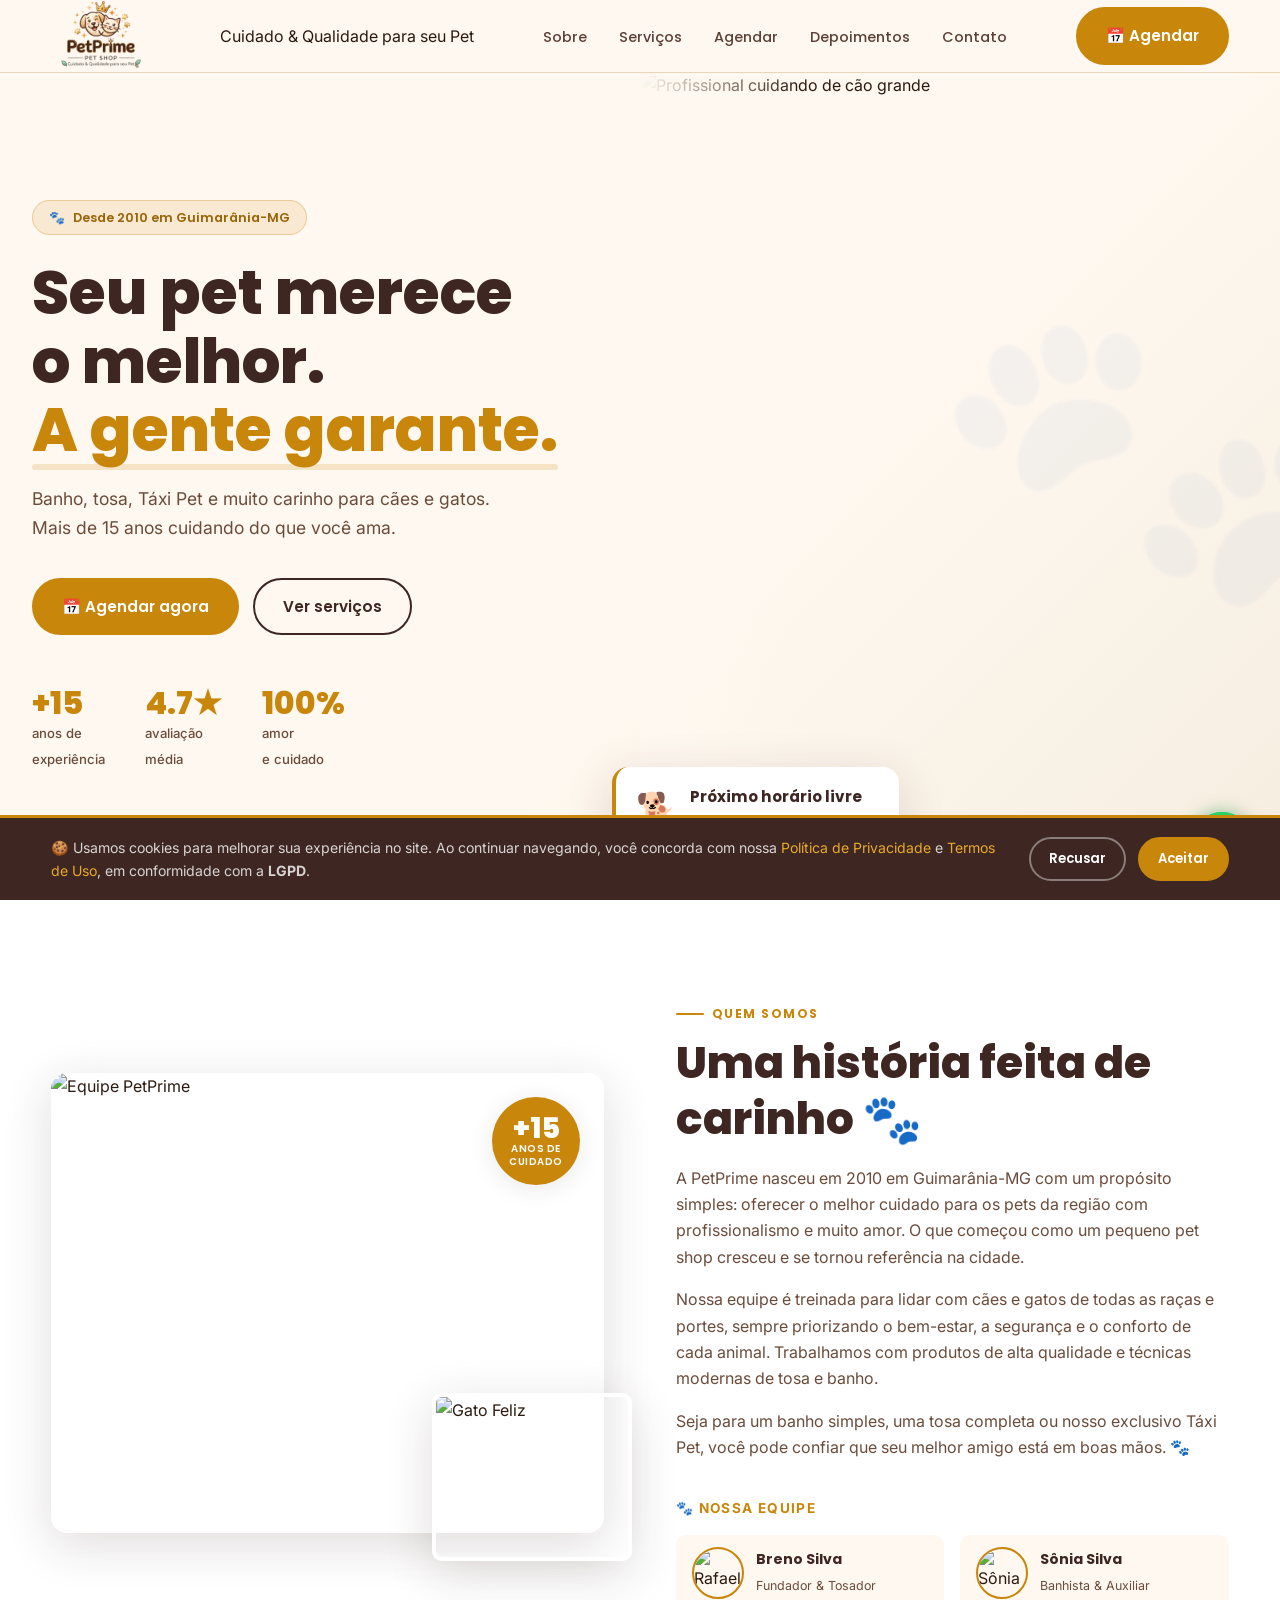
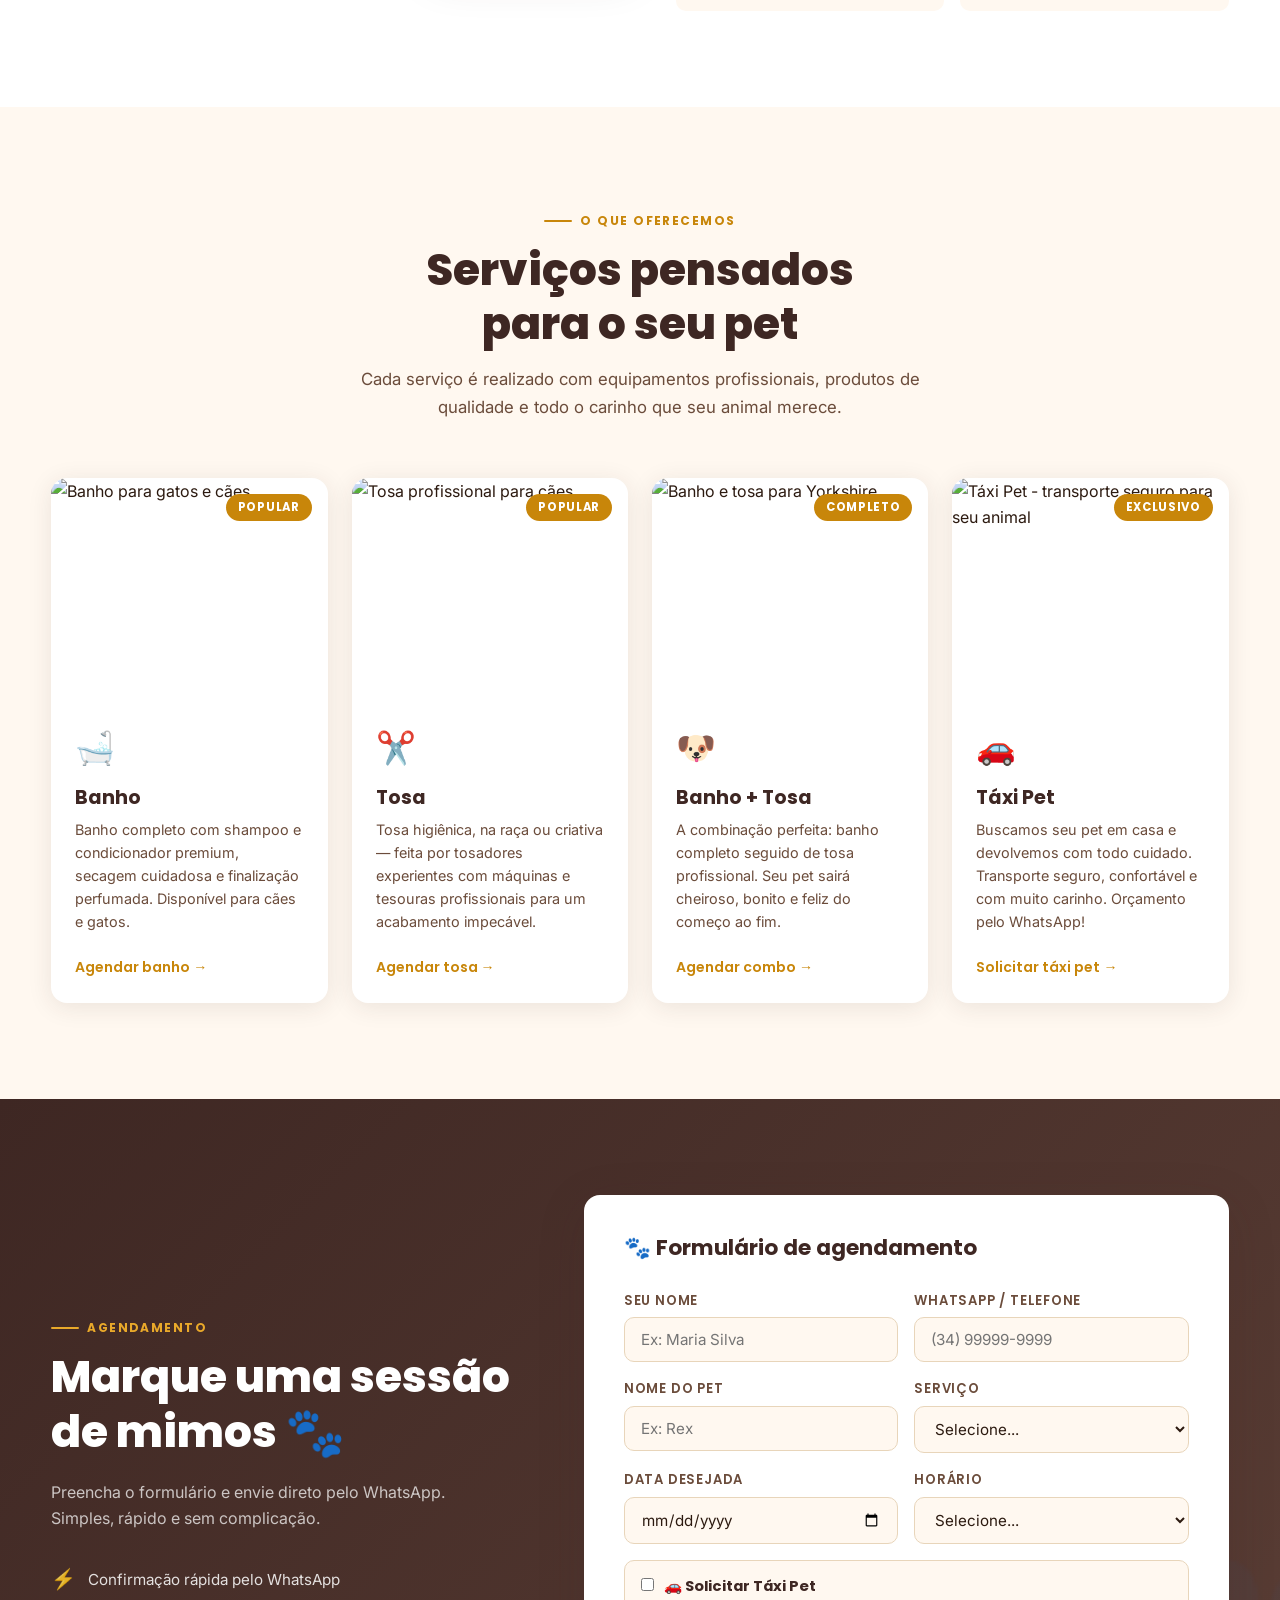
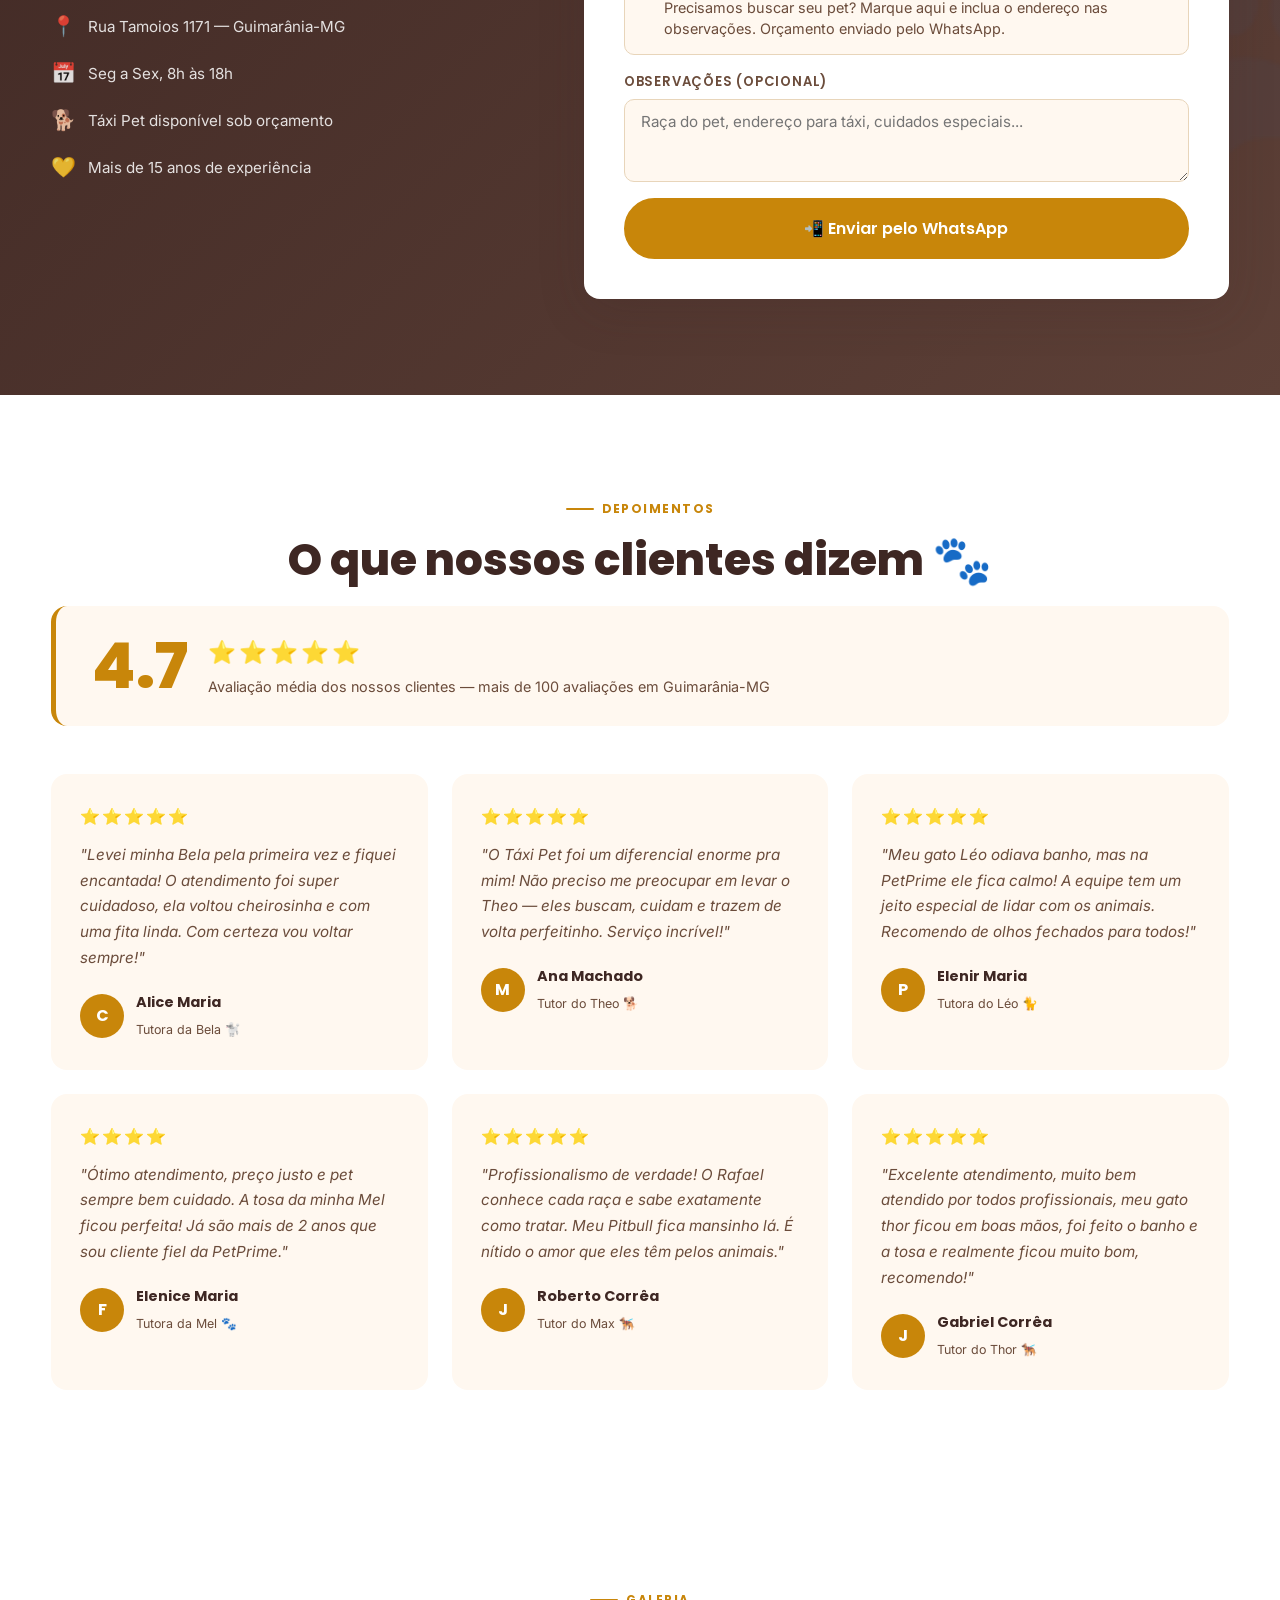
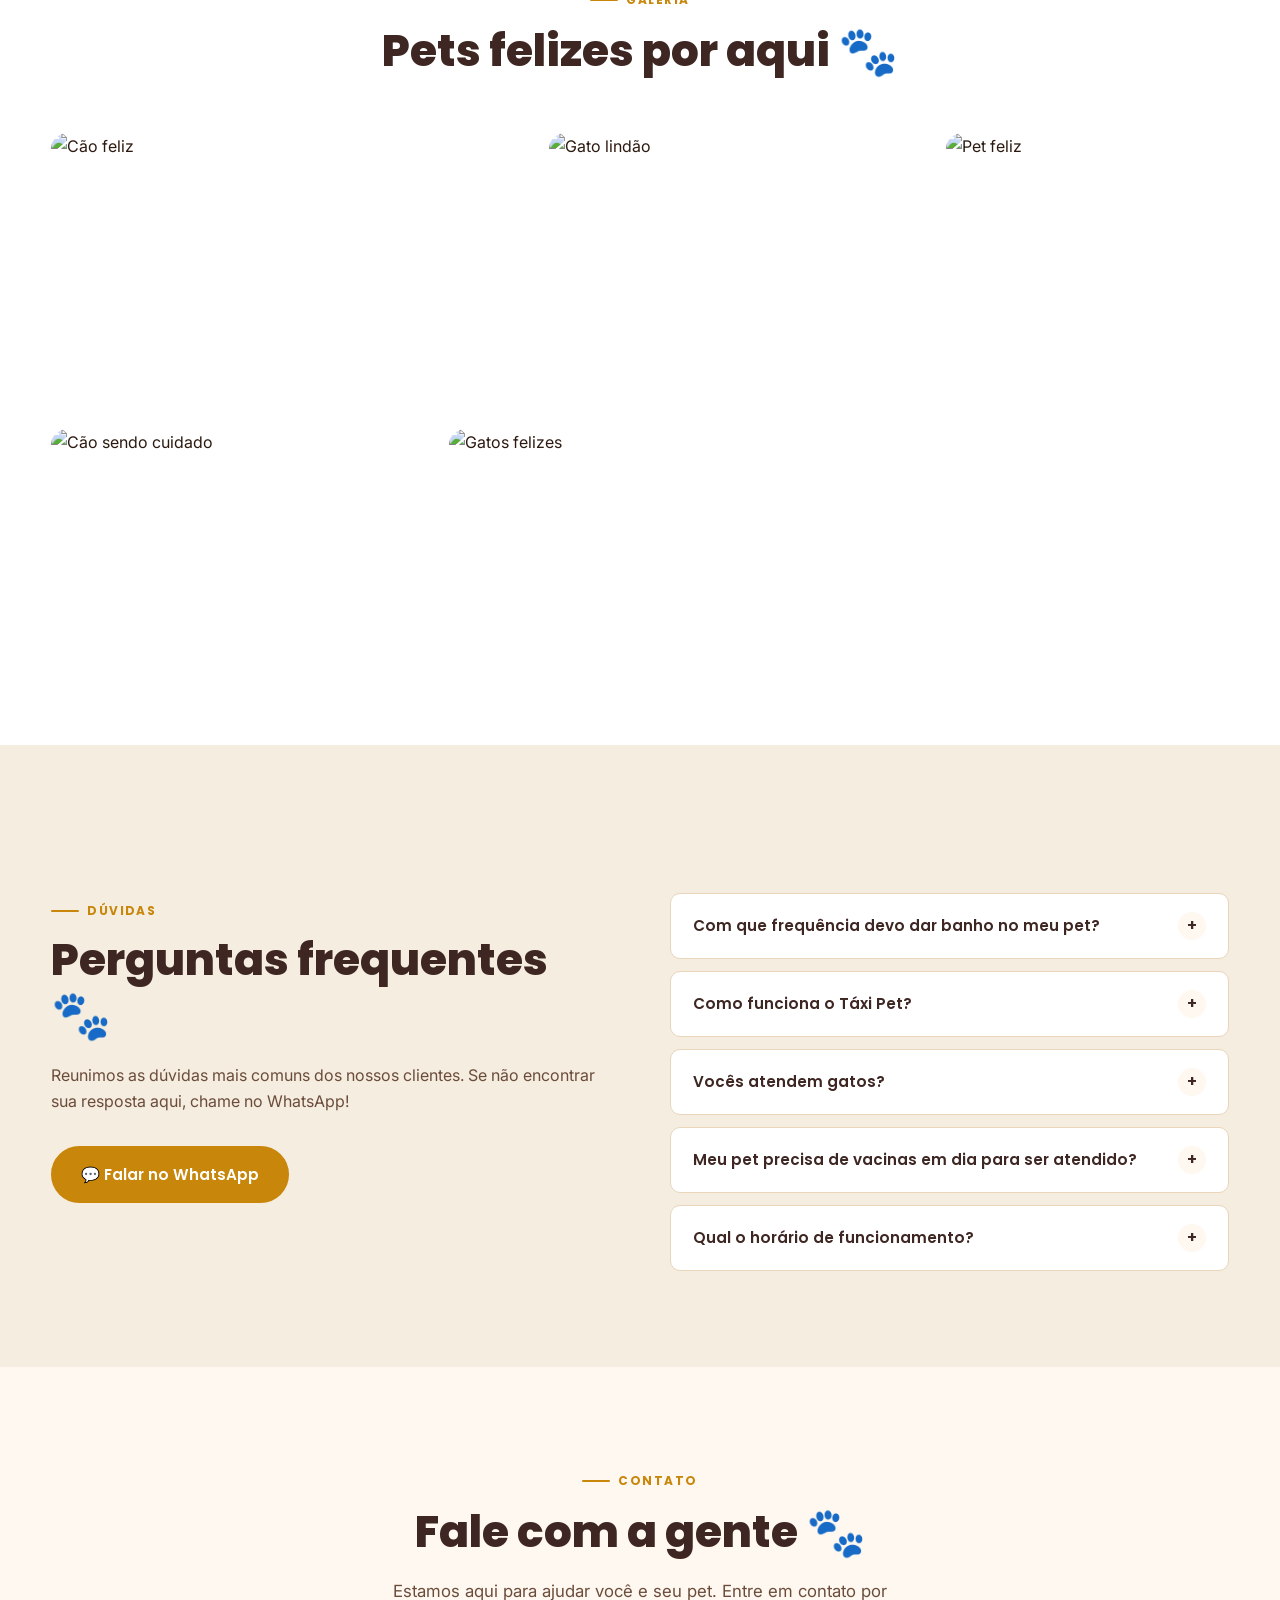
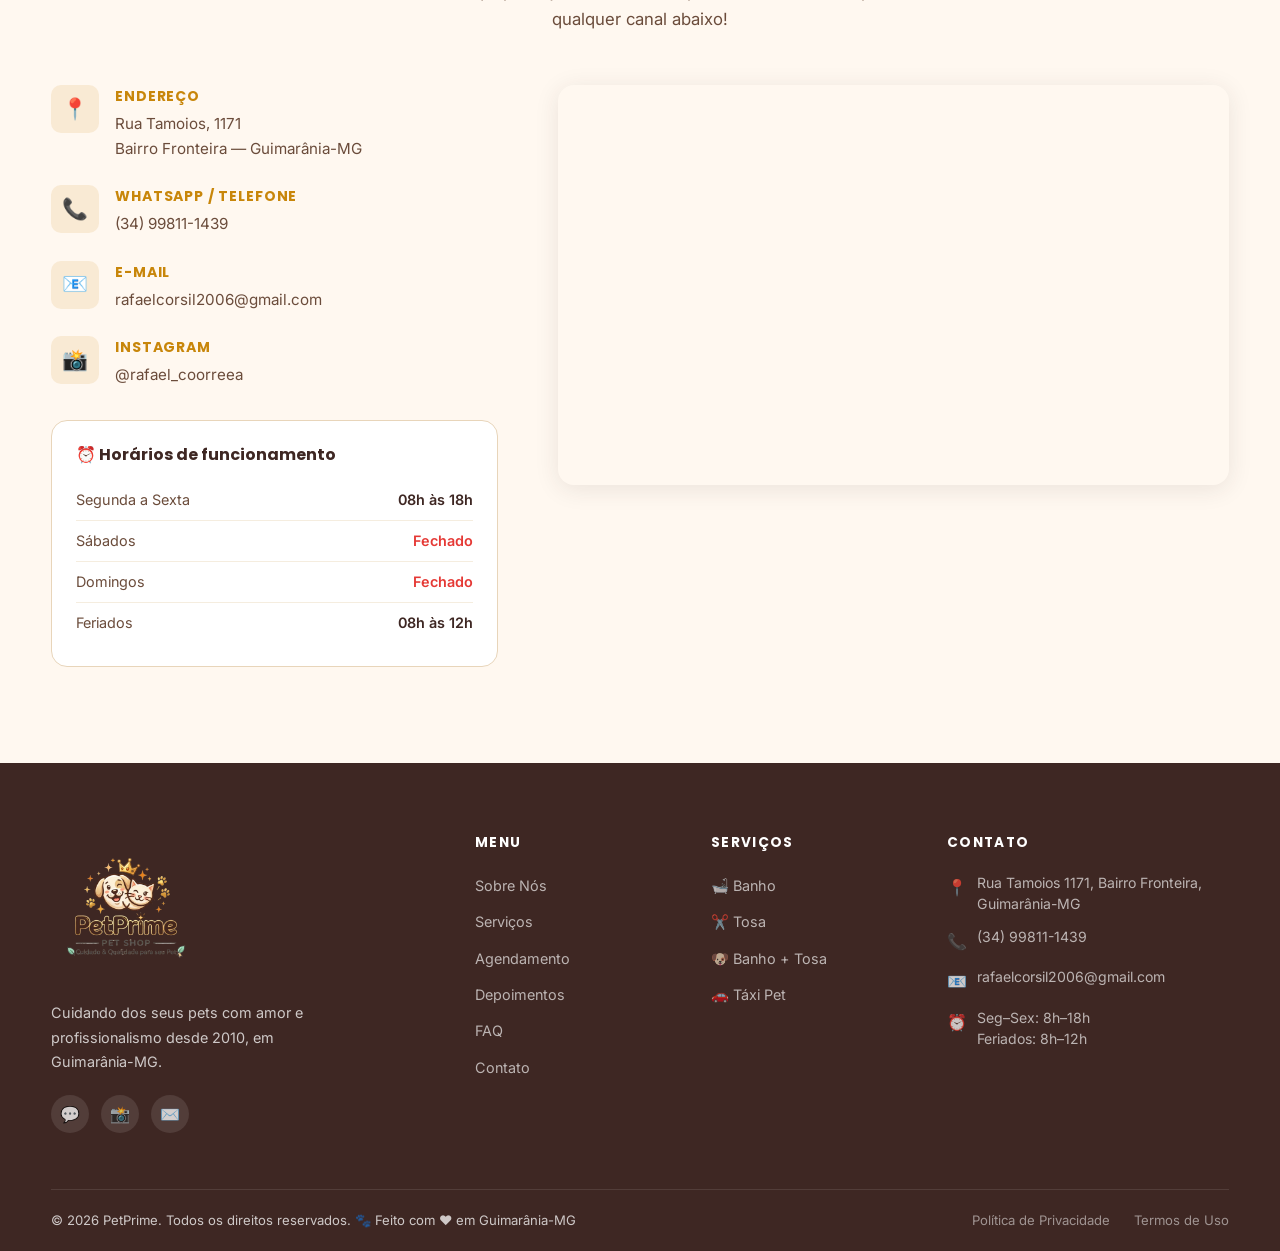
==== commit 3ecfd43e: "update" ====
--- a/index.html
+++ b/index.html
@@ -77,6 +77,12 @@
 ============================================================ -->
 <section id="hero" aria-label="Início">
   <div class="hero-content">
+
+    <!-- Logo visível APENAS no mobile — rola junto com a página -->
+    <div class="hero-logo-mobile">
+      <img src="images/logo.png" alt="PetPrime Logo" loading="lazy"/>
+    </div>
+
     <div class="hero-badge">
       <span>🐾</span> Desde 2010 em Guimarânia-MG
     </div>
--- a/css/style.css
+++ b/css/style.css
@@ -232,6 +232,11 @@
   width: auto; 
 }
 
+/* Logo no hero — escondida no desktop */
+.hero-logo-mobile {
+  display: none;
+}
+
 nav ul {
   display: flex;
   align-items: center;
@@ -1593,6 +1598,18 @@
   .hamburger { display: flex; }
   .mobile-nav { display: block; }
 
+  /* Logo dentro do hero — só no mobile */
+  .hero-logo-mobile {
+    display: flex;
+    justify-content: center;
+    margin-bottom: 20px;
+  }
+
+  .hero-logo-mobile img {
+    height: 160px;
+    width: auto;
+  }
+
   .form-row { grid-template-columns: 1fr; }
 
   .galeria-grid { grid-template-columns: 1fr 1fr; }
@@ -1612,6 +1629,10 @@
   .form-card { padding: 24px 20px; }
   .sobre-badge-anos { width: 72px; height: 72px; }
   .sobre-badge-anos strong { font-size: 1.4rem; }
+
+  .hero-logo-mobile img {
+    height: 120px;
+  }
 }
 
 /* ── Pages (privacidade, termos) ── */
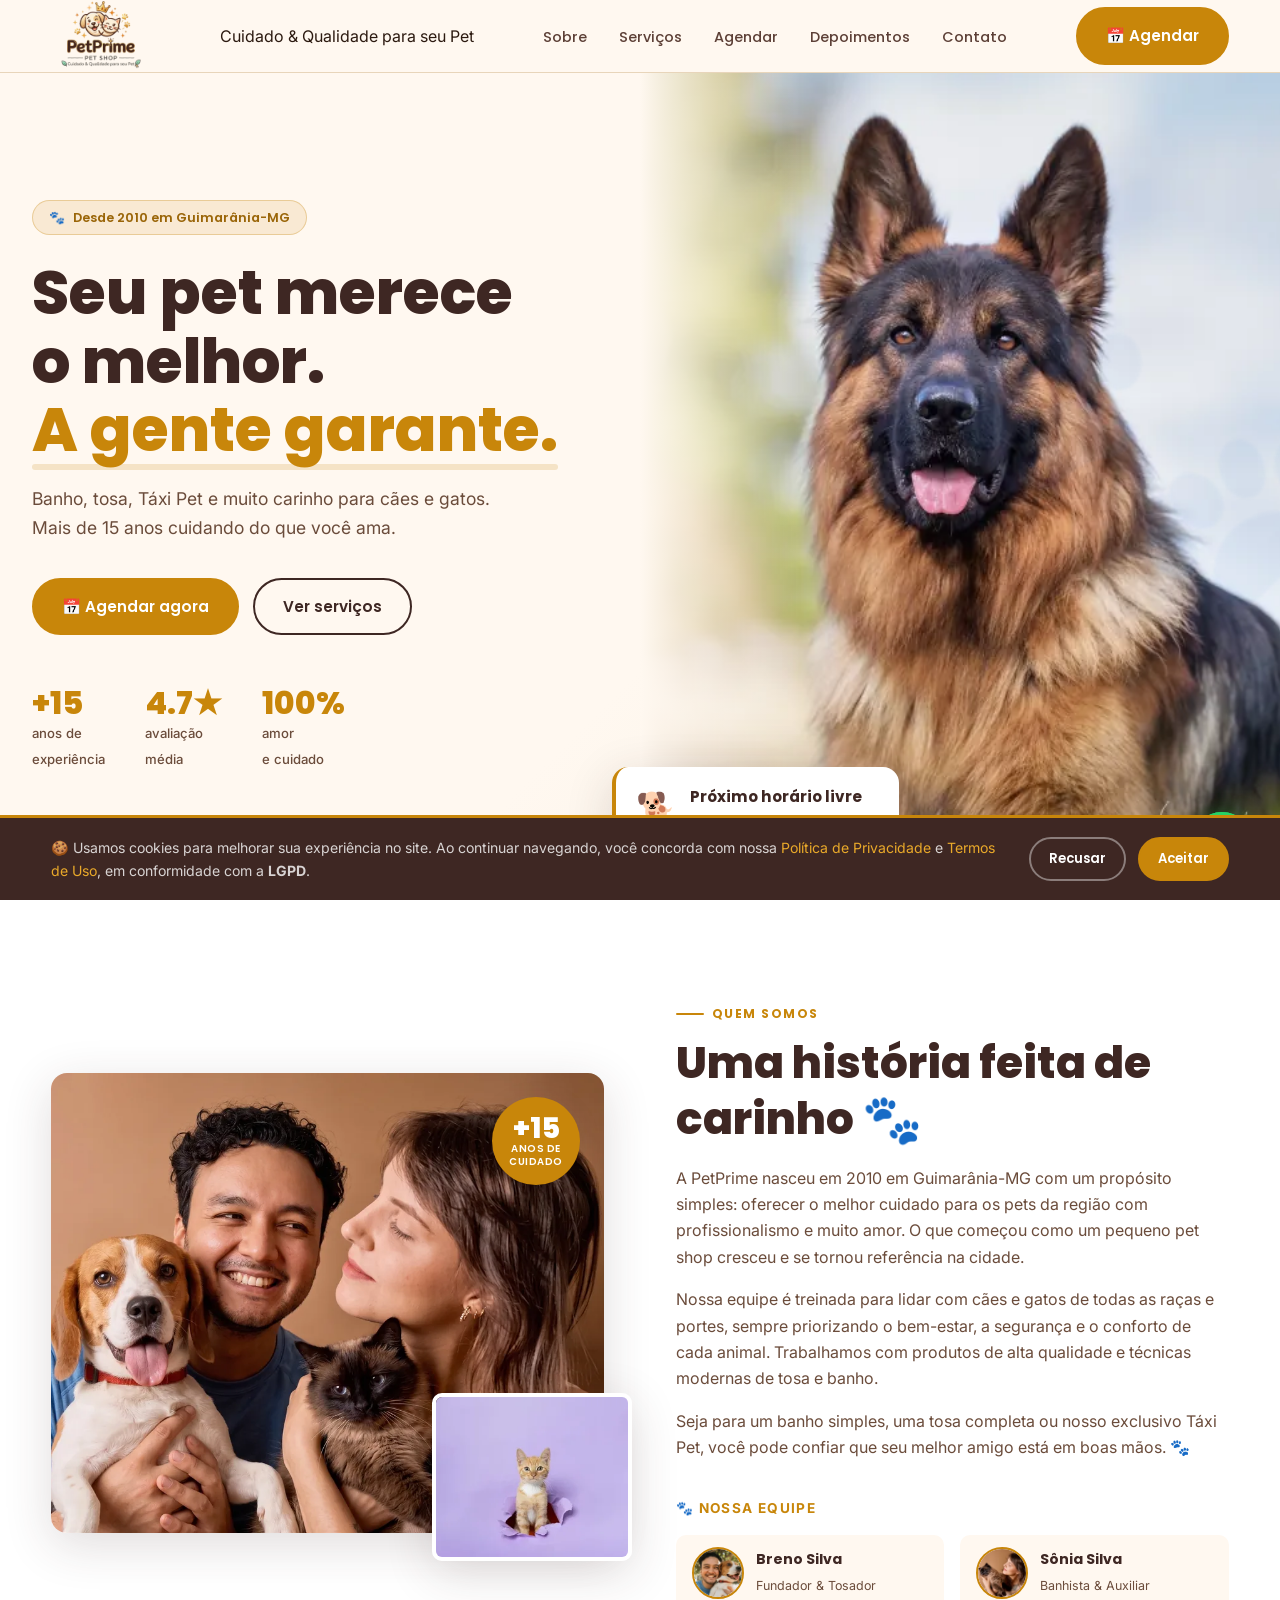
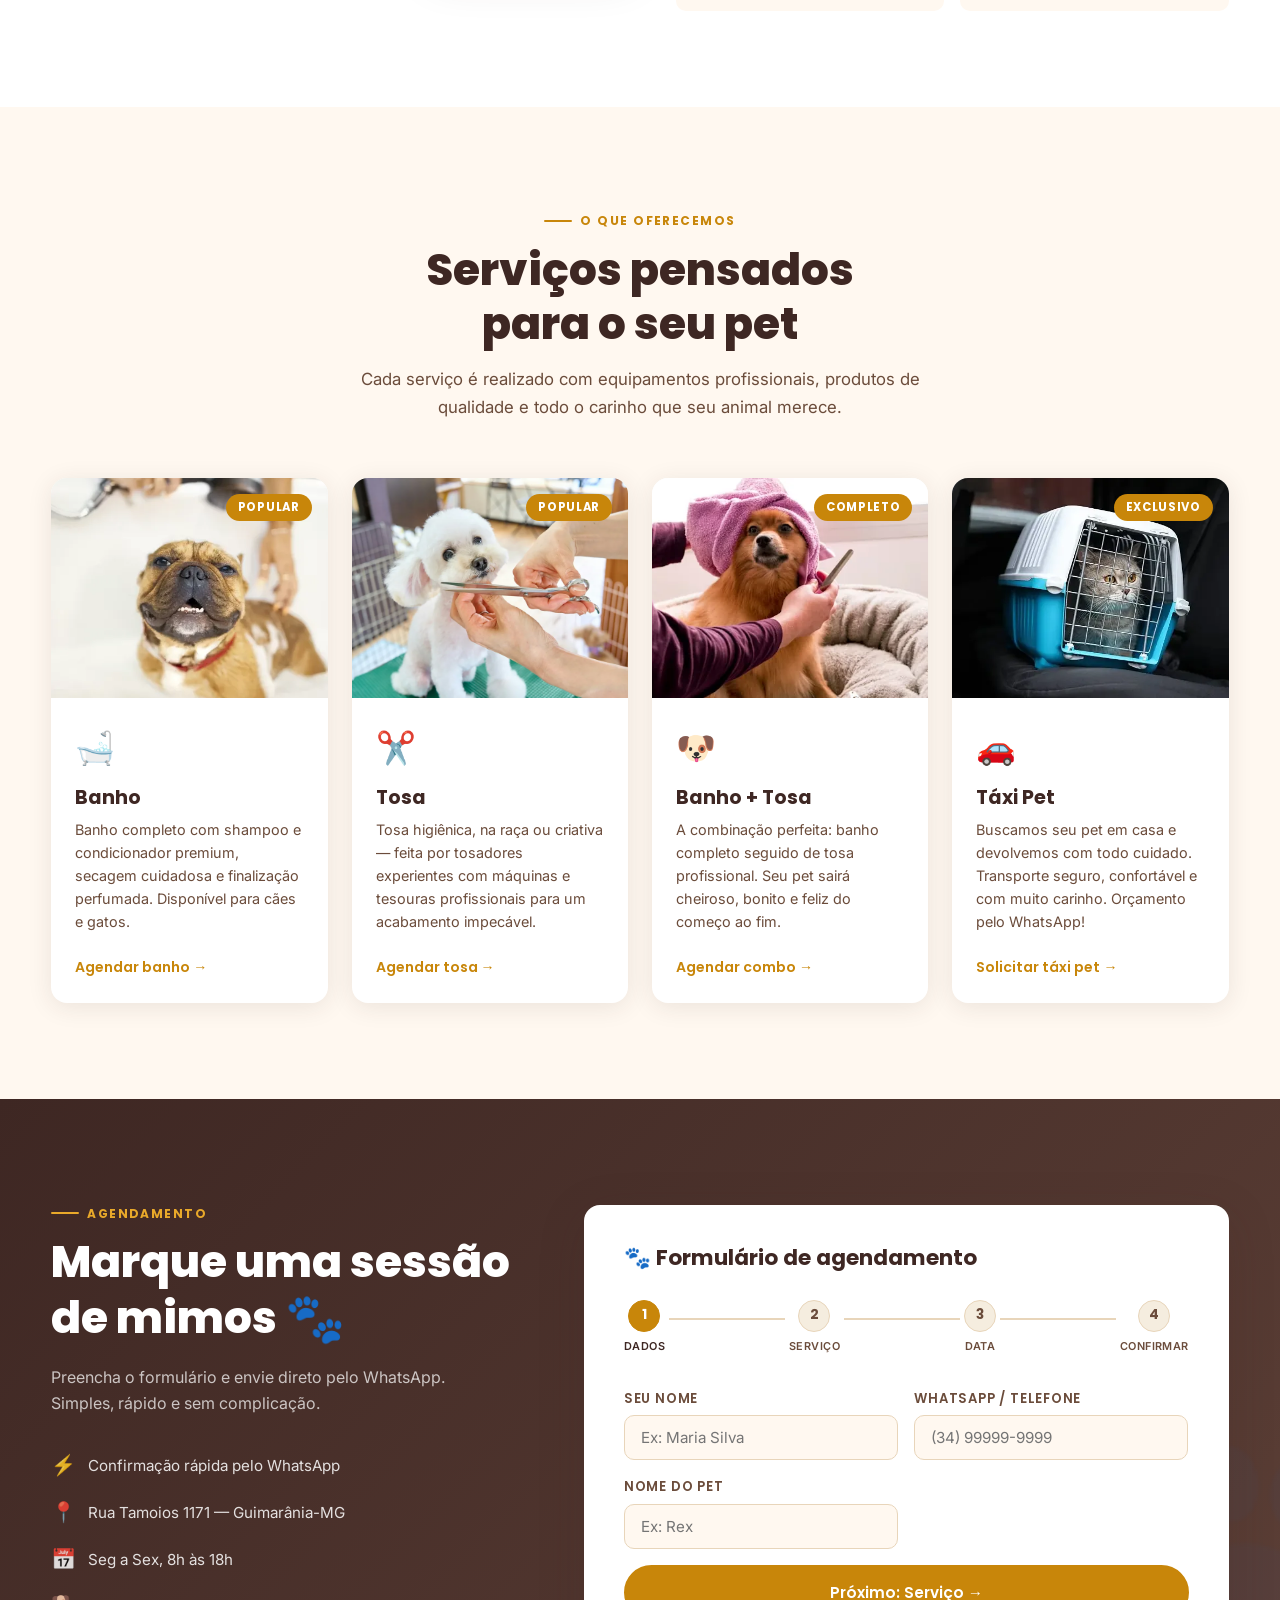
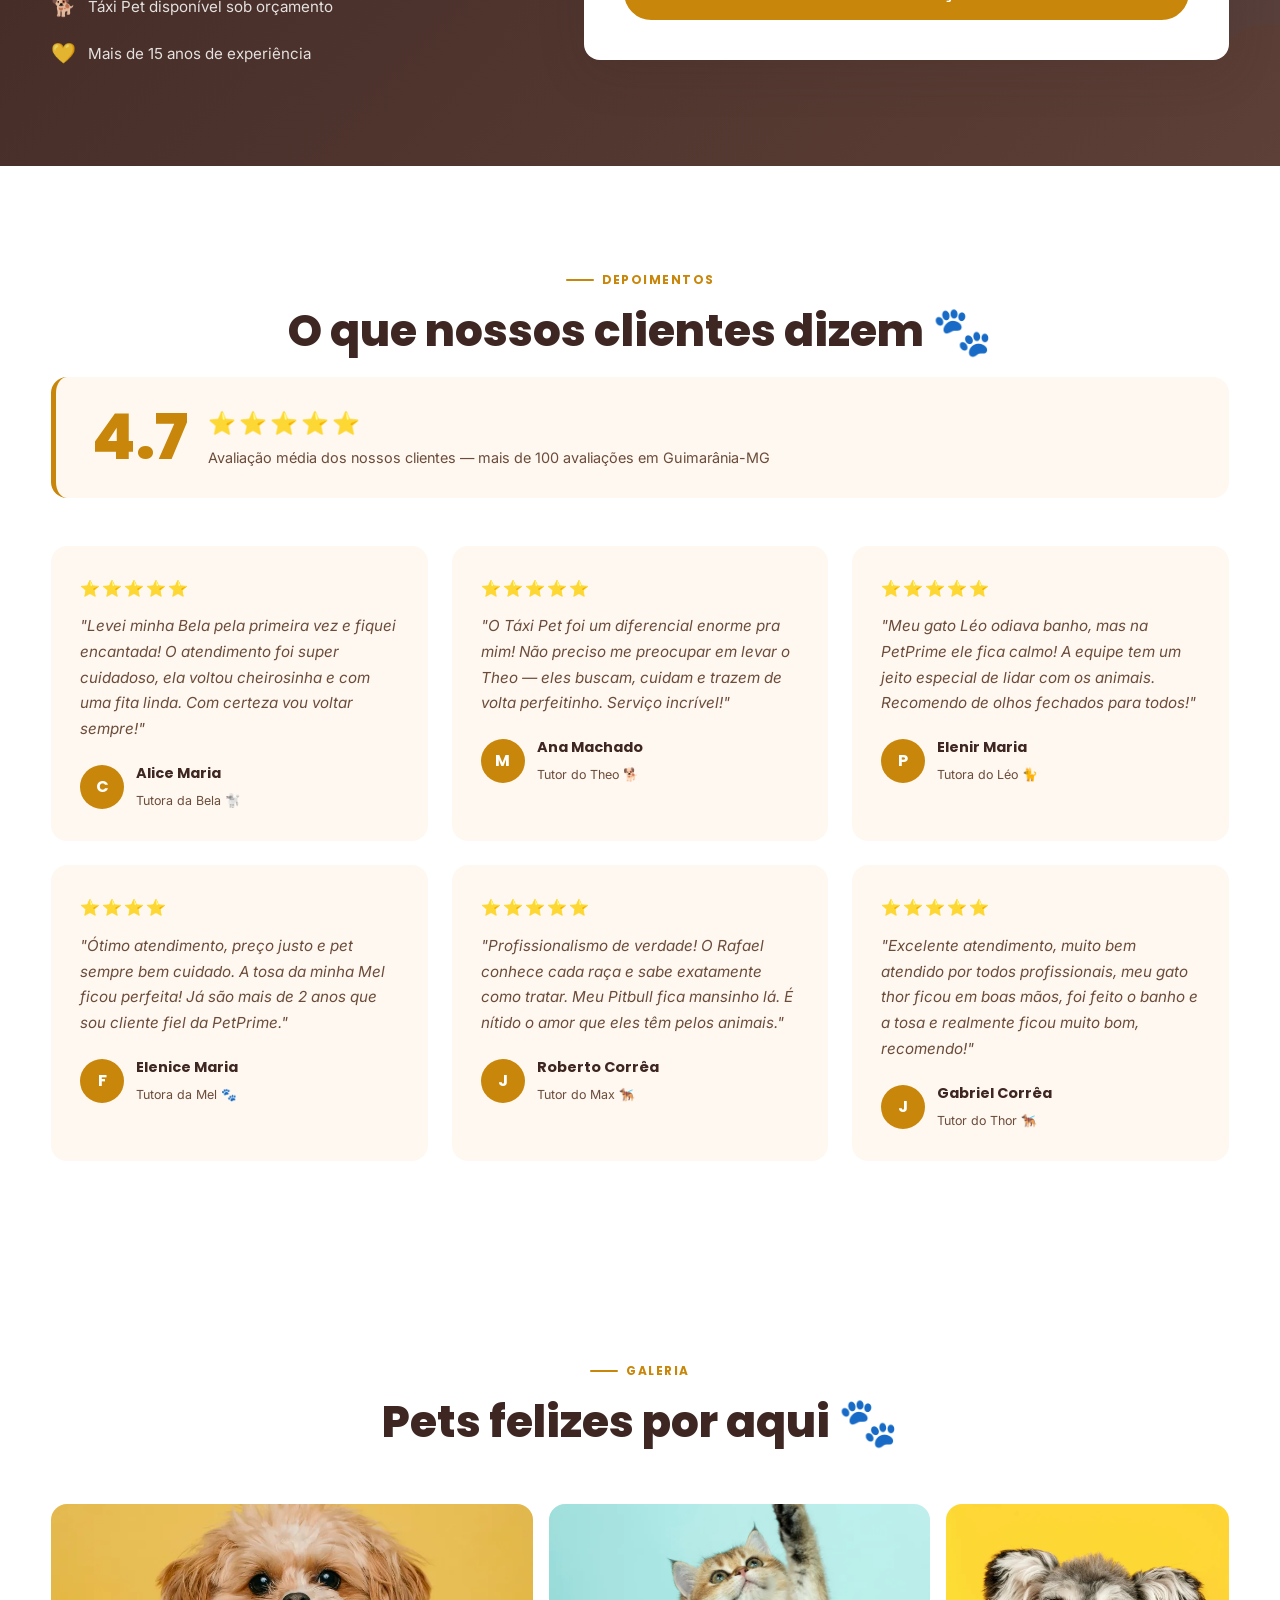
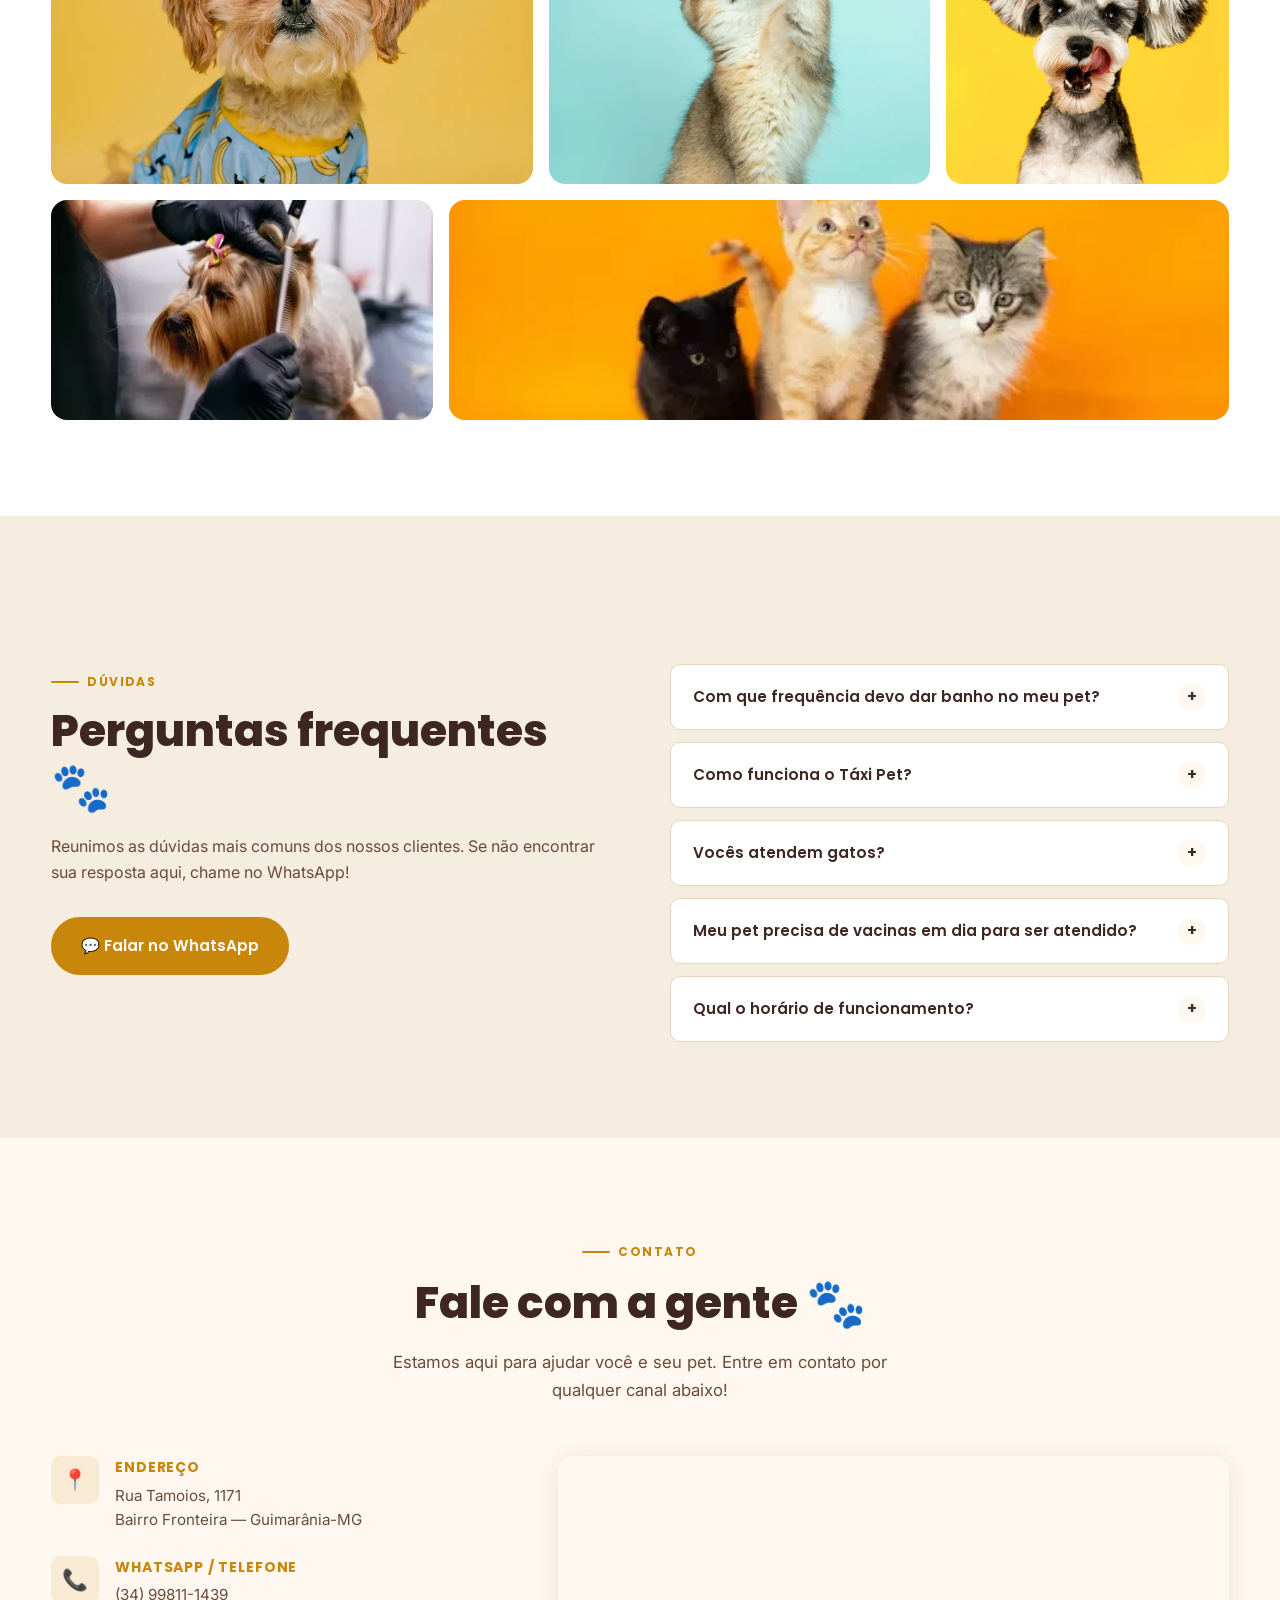
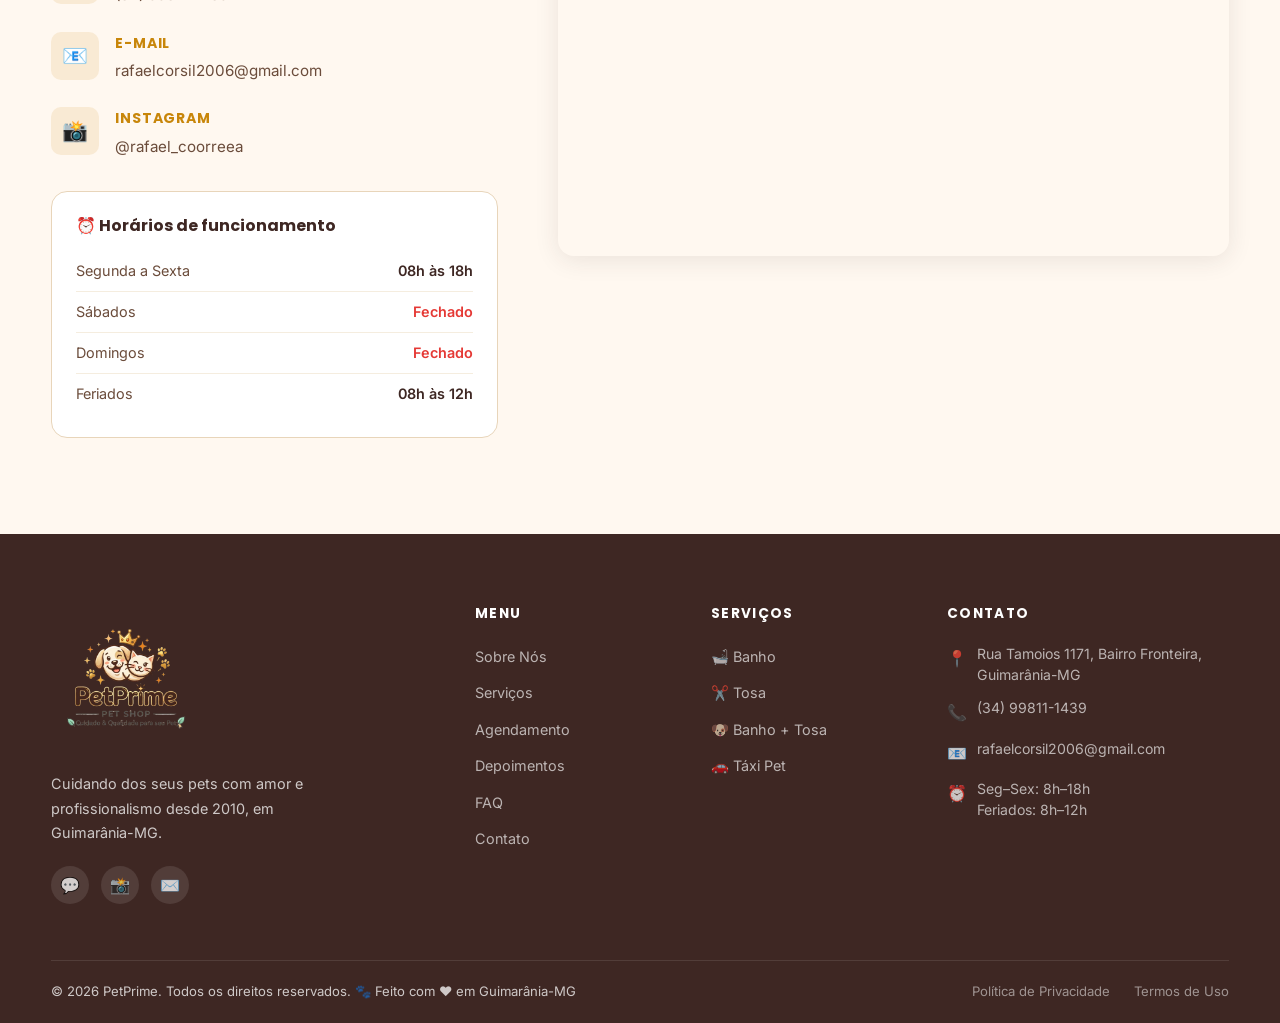
==== commit ad8721ff: "Melhoria das  imagens e coreção de alguns bugs" ====
--- a/index.html
+++ b/index.html
@@ -115,7 +115,7 @@
   <div class="hero-image" aria-hidden="true">
     <!-- Hero: profissional com cão grande -->
     <img
-      src="images/caoGrande.png"
+      src="images/caoGrande.webp"
       alt="Profissional cuidando de cão grande"
       loading="eager"
     />
@@ -142,14 +142,14 @@
       <div class="sobre-images" aria-hidden="true">
         <div class="sobre-img-main">
           <img
-            src="images/fotoEquipe.png"
+            src="images/fotoEquipe.webp"
             alt="Equipe PetPrime"
             loading="lazy"
           />
         </div>
         <div class="sobre-img-secondary">
           <img
-            src="images/gatoFeliz.avif"
+            src="images/gatoFeliz.webp"
             alt="Gato Feliz"
             loading="lazy"
           />
@@ -182,8 +182,8 @@
           <div class="equipe-cards">
             <div class="equipe-card">
               <img
-                src="images/brenoFoto.avif" 
-                alt="Rafael Corrêa - Fundador"
+                src="images/brenoFoto.webp" 
+                alt="Breno Silva - Fundador"
                 loading="lazy"
               />
               <div>
@@ -193,8 +193,8 @@
             </div>
             <div class="equipe-card">
               <img
-                src="images/soniaFoto.avif"
-                alt="Sônia Silva- Banhista"
+                src="images/soniaFoto.webp"
+                alt="Sônia Silva - Banhista"
                 loading="lazy"
               />
               <div>
@@ -228,7 +228,7 @@
       <div class="servico-card fade-up fade-up-delay-1">
         <div class="servico-img">
           <img
-            src="images/banho.avif"
+            src="images/banho.webp"
             alt="Banho para gatos e cães"
             loading="lazy"
           />
@@ -246,7 +246,7 @@
       <div class="servico-card fade-up fade-up-delay-2">
         <div class="servico-img">
           <img
-            src="images/tosa.jpg"
+            src="images/tosa.webp"
             alt="Tosa profissional para cães"
             loading="lazy"
           />
@@ -264,7 +264,7 @@
       <div class="servico-card fade-up fade-up-delay-3">
         <div class="servico-img">
           <img
-            src="images/banhoTosa.avif"
+            src="images/banhoTosa.webp"
             alt="Banho e tosa para Yorkshire"
             loading="lazy"
           />
@@ -323,79 +323,154 @@
 
       <div class="form-card fade-up fade-up-delay-1">
         <h3>🐾 Formulário de agendamento</h3>
+
+        <!-- Indicador de progresso -->
+        <div class="form-steps" aria-hidden="true">
+          <div class="form-step active" data-step="1">
+            <span class="form-step-circle">1</span>
+            <span class="form-step-label">Dados</span>
+          </div>
+          <div class="form-step-line"></div>
+          <div class="form-step" data-step="2">
+            <span class="form-step-circle">2</span>
+            <span class="form-step-label">Serviço</span>
+          </div>
+          <div class="form-step-line"></div>
+          <div class="form-step" data-step="3">
+            <span class="form-step-circle">3</span>
+            <span class="form-step-label">Data</span>
+          </div>
+          <div class="form-step-line"></div>
+          <div class="form-step" data-step="4">
+            <span class="form-step-circle">4</span>
+            <span class="form-step-label">Confirmar</span>
+          </div>
+        </div>
+
         <form id="form-agendamento" novalidate>
 
-          <div class="form-row">
-            <div class="form-group">
-              <label for="nome">Seu nome</label>
-              <input type="text" id="nome" name="nome" placeholder="Ex: Maria Silva" required autocomplete="name"/>
-              <span class="form-error"></span>
-            </div>
-            <div class="form-group">
-              <label for="telefone">WhatsApp / Telefone</label>
-              <input type="tel" id="telefone" name="telefone" placeholder="(34) 99999-9999" required autocomplete="tel"/>
-              <span class="form-error"></span>
-            </div>
-          </div>
-
-          <div class="form-row">
+          <!-- ETAPA 1: Dados do tutor e pet -->
+          <fieldset class="form-stage active" data-stage="1">
+            <div class="form-row">
+              <div class="form-group">
+                <label for="nome">Seu nome</label>
+                <div class="input-wrap">
+                  <input type="text" id="nome" name="nome" placeholder="Ex: Maria Silva" required autocomplete="name"/>
+                  <span class="input-check">✓</span>
+                </div>
+                <span class="form-error"></span>
+              </div>
+              <div class="form-group">
+                <label for="telefone">WhatsApp / Telefone</label>
+                <div class="input-wrap">
+                  <input type="tel" id="telefone" name="telefone" placeholder="(34) 99999-9999" required autocomplete="tel" inputmode="numeric" maxlength="15"/>
+                  <span class="input-check">✓</span>
+                </div>
+                <span class="form-error"></span>
+              </div>
+            </div>
+
             <div class="form-group">
               <label for="pet">Nome do pet</label>
-              <input type="text" id="pet" name="pet" placeholder="Ex: Rex" required/>
+              <div class="input-wrap">
+                <input type="text" id="pet" name="pet" placeholder="Ex: Rex" required/>
+                <span class="input-check">✓</span>
+              </div>
               <span class="form-error"></span>
             </div>
+
+            <button type="button" class="btn btn-primary form-next" data-next="2">
+              Próximo: Serviço →
+            </button>
+          </fieldset>
+
+          <!-- ETAPA 2: Serviço e Táxi Pet -->
+          <fieldset class="form-stage" data-stage="2">
             <div class="form-group">
-              <label for="servico">Serviço</label>
-              <select id="servico" name="servico" required>
-                <option value="">Selecione...</option>
-                <option value="Banho">🛁 Banho</option>
-                <option value="Tosa">✂️ Tosa</option>
-                <option value="Banho + Tosa">🐶 Banho + Tosa</option>
-              </select>
+              <label for="servico">Serviço desejado</label>
+              <div class="input-wrap">
+                <select id="servico" name="servico" required>
+                  <option value="">Selecione...</option>
+                  <option value="Banho">🛁 Banho</option>
+                  <option value="Tosa">✂️ Tosa</option>
+                  <option value="Banho + Tosa">🐶 Banho + Tosa</option>
+                </select>
+                <span class="input-check">✓</span>
+              </div>
               <span class="form-error"></span>
             </div>
-          </div>
-
-          <div class="form-row">
+
+            <label class="taxi-check">
+              <input type="checkbox" id="taxi-pet" name="taxi-pet"/>
+              <span class="taxi-check-label">
+                <strong>🚗 Solicitar Táxi Pet</strong>
+                Precisamos buscar seu pet? Marque aqui e informe o endereço. Orçamento enviado pelo WhatsApp.
+              </span>
+            </label>
+
+            <div class="form-group taxi-endereco" id="taxi-endereco-wrap" hidden>
+              <label for="endereco">Endereço para busca</label>
+              <div class="input-wrap">
+                <input type="text" id="endereco" name="endereco" placeholder="Rua, número, bairro"/>
+                <span class="input-check">✓</span>
+              </div>
+              <span class="form-error"></span>
+            </div>
+
+            <div class="form-stage-actions">
+              <button type="button" class="btn btn-outline form-prev" data-prev="1">← Voltar</button>
+              <button type="button" class="btn btn-primary form-next" data-next="3">Próximo: Data →</button>
+            </div>
+          </fieldset>
+
+          <!-- ETAPA 3: Data, horário e observações -->
+          <fieldset class="form-stage" data-stage="3">
+            <div class="form-row">
+              <div class="form-group">
+                <label for="data">Data desejada</label>
+                <div class="input-wrap">
+                  <input type="date" id="data" name="data" required/>
+                  <span class="input-check">✓</span>
+                </div>
+                <span class="form-error"></span>
+                <span class="form-hint" id="data-hint"></span>
+              </div>
+              <div class="form-group">
+                <label for="hora">Horário</label>
+                <div class="input-wrap">
+                  <select id="hora" name="hora" required disabled>
+                    <option value="">Escolha a data primeiro</option>
+                  </select>
+                  <span class="input-check">✓</span>
+                </div>
+                <span class="form-error"></span>
+              </div>
+            </div>
+
             <div class="form-group">
-              <label for="data">Data desejada</label>
-              <input type="date" id="data" name="data" required/>
-              <span class="form-error"></span>
-            </div>
-            <div class="form-group">
-              <label for="hora">Horário</label>
-              <select id="hora" name="hora" required>
-                <option value="">Selecione...</option>
-                <option>08:00</option>
-                <option>09:00</option>
-                <option>10:00</option>
-                <option>11:00</option>
-                <option>13:00</option>
-                <option>14:00</option>
-                <option>15:00</option>
-                <option>16:00</option>
-                <option>17:00</option>
-              </select>
-              <span class="form-error"></span>
-            </div>
-          </div>
-
-          <label class="taxi-check">
-            <input type="checkbox" id="taxi-pet" name="taxi-pet"/>
-            <span class="taxi-check-label">
-              <strong>🚗 Solicitar Táxi Pet</strong>
-              Precisamos buscar seu pet? Marque aqui e inclua o endereço nas observações. Orçamento enviado pelo WhatsApp.
-            </span>
-          </label>
-
-          <div class="form-group">
-            <label for="observacoes">Observações (opcional)</label>
-            <textarea id="observacoes" name="observacoes" rows="3" placeholder="Raça do pet, endereço para táxi, cuidados especiais..."></textarea>
-          </div>
-
-          <button type="submit" class="btn btn-primary form-submit">
-            📲 Enviar pelo WhatsApp
-          </button>
+              <label for="observacoes">Observações (opcional)</label>
+              <textarea id="observacoes" name="observacoes" rows="3" maxlength="300" placeholder="Raça do pet, cuidados especiais, alergias..."></textarea>
+              <span class="form-charcount"><span id="obs-count">0</span>/300</span>
+            </div>
+
+            <div class="form-stage-actions">
+              <button type="button" class="btn btn-outline form-prev" data-prev="2">← Voltar</button>
+              <button type="button" class="btn btn-primary form-next" data-next="4">Revisar pedido →</button>
+            </div>
+          </fieldset>
+
+          <!-- ETAPA 4: Resumo / confirmação -->
+          <fieldset class="form-stage" data-stage="4">
+            <div class="resumo-card" id="resumo-card" aria-live="polite"></div>
+
+            <div class="form-stage-actions">
+              <button type="button" class="btn btn-outline form-prev" data-prev="3">← Voltar</button>
+              <button type="submit" class="btn btn-primary form-submit">
+                📲 Confirmar e enviar pelo WhatsApp
+              </button>
+            </div>
+          </fieldset>
+
         </form>
       </div>
 
@@ -512,19 +587,19 @@
     </div>
     <div class="galeria-grid">
       <div class="galeria-item fade-up">
-        <img src="images/cachorroFofo.jpg" alt="Cão feliz" loading="lazy"/>
+        <img src="images/cachorroFofo.webp" alt="Cão feliz" loading="lazy"/>
       </div>
       <div class="galeria-item fade-up fade-up-delay-1">
-        <img src="images/gatoLindao.jpg" alt="Gato lindão" loading="lazy"/>
+        <img src="images/gatoLindao.webp" alt="Gato lindão" loading="lazy"/>
       </div>
       <div class="galeria-item fade-up fade-up-delay-2">
-        <img src="images/petFeliz.jpg" alt="Pet feliz" loading="lazy"/>
+        <img src="images/petFeliz.webp" alt="Pet feliz" loading="lazy"/>
       </div>
       <div class="galeria-item fade-up fade-up-delay-1">
-        <img src="images/caoSendoCuidado.avif" alt="Cão sendo cuidado" loading="lazy"/>
+        <img src="images/caoSendoCuidado.webp" alt="Cão sendo cuidado" loading="lazy"/>
       </div>
       <div class="galeria-item fade-up fade-up-delay-2">
-        <img src="images/gatosFeliz.avif" alt="Gatos felizes" loading="lazy"/>
+        <img src="images/gatosFeliz.webp" alt="Gatos felizes" loading="lazy"/>
       </div>
     </div>
   </div>
@@ -773,7 +848,7 @@
   aria-label="Falar no WhatsApp"
 >
   <span class="whatsapp-tooltip">Fale conosco!</span>
-    <img src="images/whatsapp.png" alt="Ícone do WhatsApp" class="whatsapp-icon" loading="lazy"/>
+    <img src="images/whatsapp.webp" alt="Ícone do WhatsApp" class="whatsapp-icon" loading="lazy"/>
 </a>
 
 
--- a/css/style.css
+++ b/css/style.css
@@ -921,6 +921,235 @@
   font-size: 1rem; 
 }
 
+/* ── Indicador de progresso (steps) ── */
+.form-steps {
+  display: flex;
+  align-items: center;
+  margin-bottom: 32px;
+}
+
+.form-step {
+  display: flex;
+  flex-direction: column;
+  align-items: center;
+  gap: 6px;
+  flex-shrink: 0;
+}
+
+.form-step-circle {
+  width: 32px;
+  height: 32px;
+  border-radius: 50%;
+  background: var(--cream-dk);
+  border: 1.5px solid var(--border);
+  color: var(--text-muted);
+  display: flex;
+  align-items: center;
+  justify-content: center;
+  font-family: 'Poppins', sans-serif;
+  font-size: .85rem;
+  font-weight: 700;
+  transition: var(--transition);
+}
+
+.form-step-label {
+  font-size: .68rem;
+  font-weight: 600;
+  color: var(--text-muted);
+  text-transform: uppercase;
+  letter-spacing: .04em;
+  white-space: nowrap;
+}
+
+.form-step.active .form-step-circle {
+  background: var(--gold);
+  border-color: var(--gold);
+  color: var(--white);
+}
+
+.form-step.active .form-step-label {
+  color: var(--brown);
+}
+
+.form-step.done .form-step-circle {
+  background: var(--brown);
+  border-color: var(--brown);
+  color: var(--white);
+  font-size: 0;
+}
+
+.form-step.done .form-step-circle::before {
+  content: '✓';
+  font-size: .9rem;
+}
+
+.form-step-line {
+  flex: 1;
+  height: 2px;
+  background: var(--border);
+  margin: 0 4px;
+  margin-bottom: 18px;
+  transition: background var(--transition);
+}
+
+.form-step-line.done {
+  background: var(--gold);
+}
+
+/* ── Etapas do formulário ── */
+.form-stage {
+  display: none;
+  border: none;
+  padding: 0;
+  animation: stageIn .35s ease;
+}
+
+.form-stage.active {
+  display: block;
+}
+
+@keyframes stageIn {
+  from { opacity: 0; transform: translateX(8px); }
+  to   { opacity: 1; transform: translateX(0); }
+}
+
+.form-stage-actions {
+  display: flex;
+  gap: 12px;
+  margin-top: 8px;
+}
+
+.form-stage-actions .btn {
+  flex: 1;
+  justify-content: center;
+}
+
+.form-next {
+  width: 100%;
+  justify-content: center;
+}
+
+/* ── Input com check de validação ── */
+.input-wrap {
+  position: relative;
+}
+
+.input-wrap .input-check {
+  position: absolute;
+  right: 14px;
+  top: 50%;
+  transform: translateY(-50%) scale(.6);
+  color: #2E7D32;
+  font-size: 1rem;
+  font-weight: 700;
+  opacity: 0;
+  transition: var(--transition);
+  pointer-events: none;
+}
+
+.input-wrap input.valid ~ .input-check,
+.input-wrap select.valid ~ .input-check {
+  opacity: 1;
+  transform: translateY(-50%) scale(1);
+}
+
+.input-wrap input.valid,
+.input-wrap select.valid {
+  border-color: #2E7D32;
+  padding-right: 38px;
+}
+
+.form-hint {
+  font-size: .78rem;
+  color: var(--text-muted);
+  margin-top: 2px;
+  display: block;
+}
+
+.form-charcount {
+  display: block;
+  text-align: right;
+  font-size: .75rem;
+  color: var(--text-muted);
+  margin-top: 4px;
+}
+
+/* ── Endereço Táxi Pet (condicional) ── */
+.taxi-endereco {
+  animation: stageIn .3s ease;
+}
+
+/* ── Resumo / confirmação ── */
+.resumo-card {
+  background: var(--cream);
+  border: 1.5px solid var(--border);
+  border-radius: var(--radius-sm);
+  padding: 20px;
+  margin-bottom: 8px;
+}
+
+.resumo-row {
+  display: flex;
+  justify-content: space-between;
+  align-items: flex-start;
+  gap: 12px;
+  padding: 10px 0;
+  border-bottom: 1px solid var(--cream-dk);
+}
+
+.resumo-row:last-child {
+  border-bottom: none;
+}
+
+.resumo-label {
+  font-family: 'Poppins', sans-serif;
+  font-size: .78rem;
+  font-weight: 600;
+  color: var(--text-muted);
+  text-transform: uppercase;
+  letter-spacing: .04em;
+  flex-shrink: 0;
+}
+
+.resumo-value {
+  font-size: .92rem;
+  font-weight: 600;
+  color: var(--brown);
+  text-align: right;
+}
+
+.resumo-edit {
+  display: inline-flex;
+  align-items: center;
+  gap: 6px;
+  margin-top: 16px;
+  font-size: .82rem;
+  font-weight: 600;
+  color: var(--gold-dk);
+  cursor: pointer;
+  background: none;
+  border: none;
+  padding: 0;
+  font-family: 'Poppins', sans-serif;
+}
+
+.resumo-edit:hover {
+  text-decoration: underline;
+}
+
+.resumo-taxi-badge {
+  display: inline-flex;
+  align-items: center;
+  gap: 6px;
+  background: rgba(200,134,10,.12);
+  color: var(--gold-dk);
+  padding: 4px 12px;
+  border-radius: 100px;
+  font-size: .8rem;
+  font-weight: 700;
+  margin-top: 4px;
+}
+
 /* ── Depoimentos ── */
 #depoimentos { 
   background: var(--white); 
@@ -1633,6 +1862,12 @@
   .hero-logo-mobile img {
     height: 120px;
   }
+
+  .form-step-label { display: none; }
+  .form-steps { margin-bottom: 24px; }
+  .form-stage-actions { flex-direction: column; }
+  .resumo-row { flex-direction: column; gap: 2px; }
+  .resumo-value { text-align: left; }
 }
 
 /* ── Pages (privacidade, termos) ── */
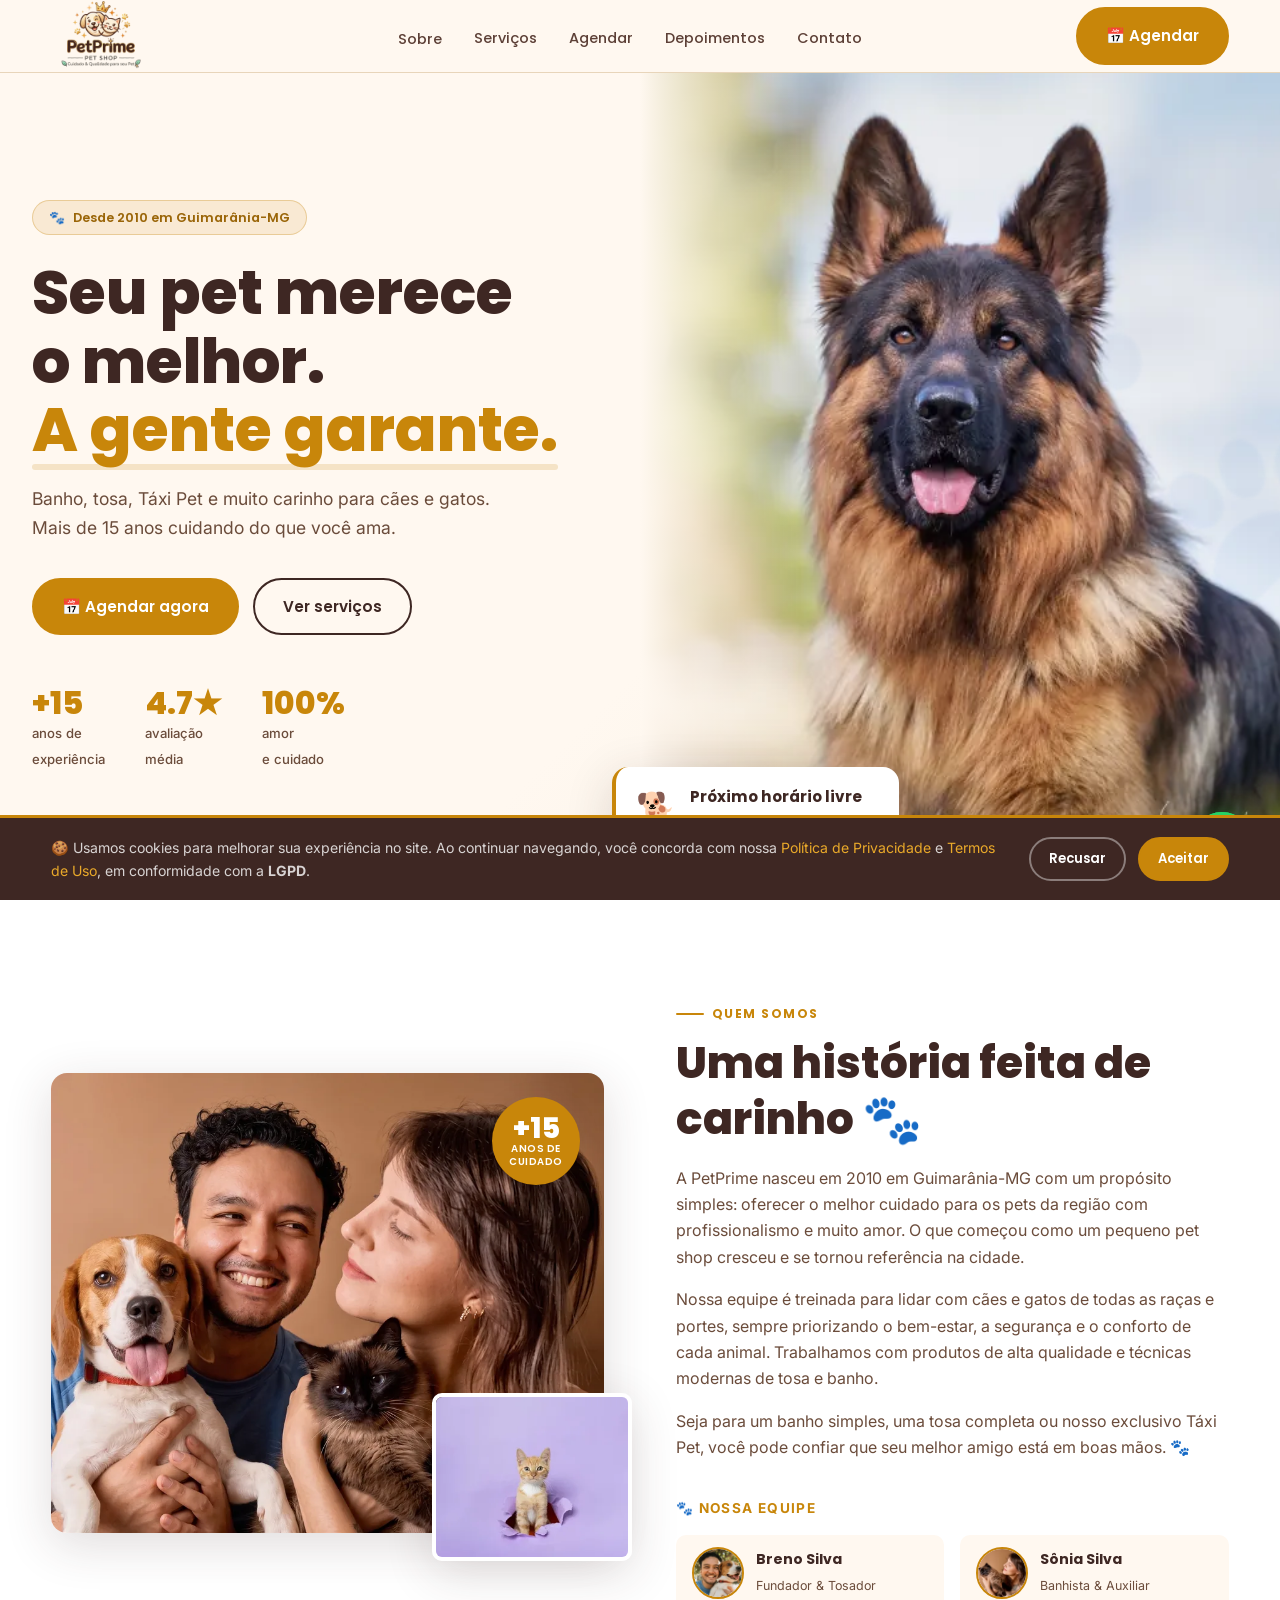
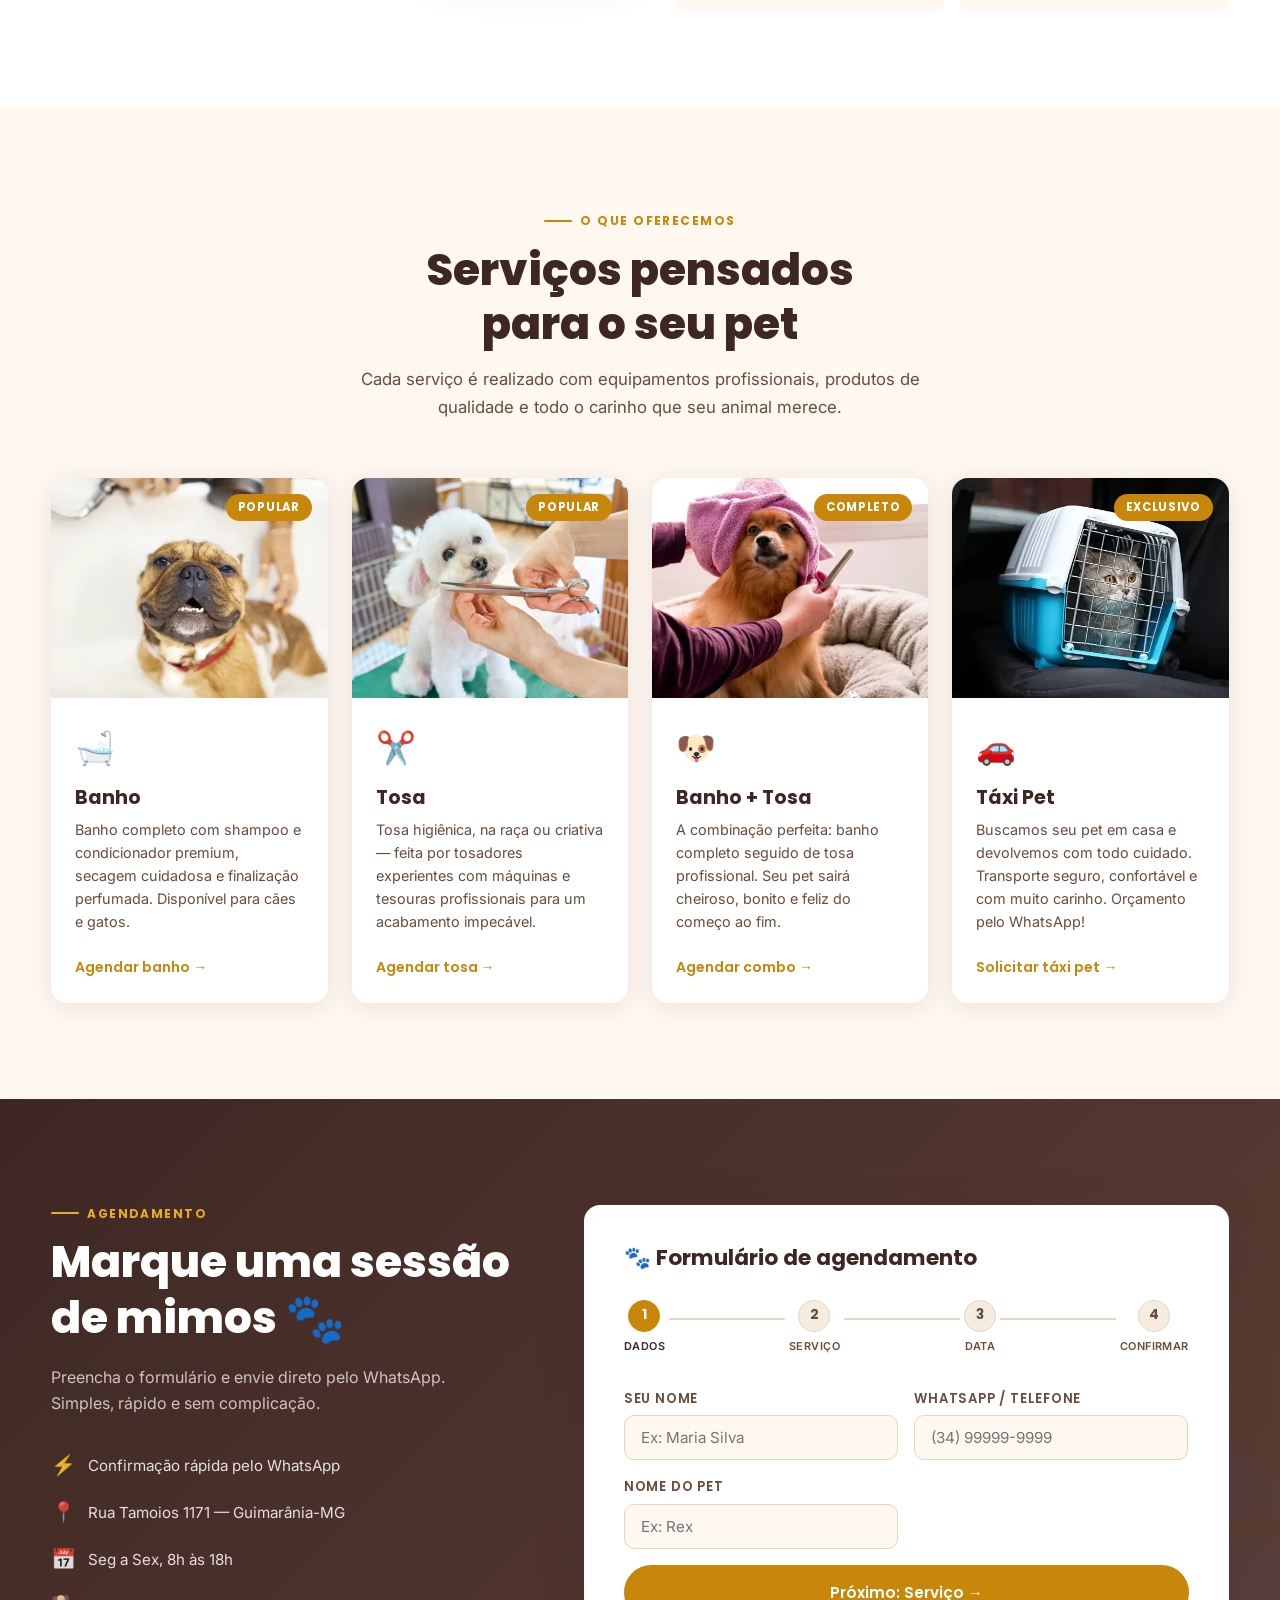
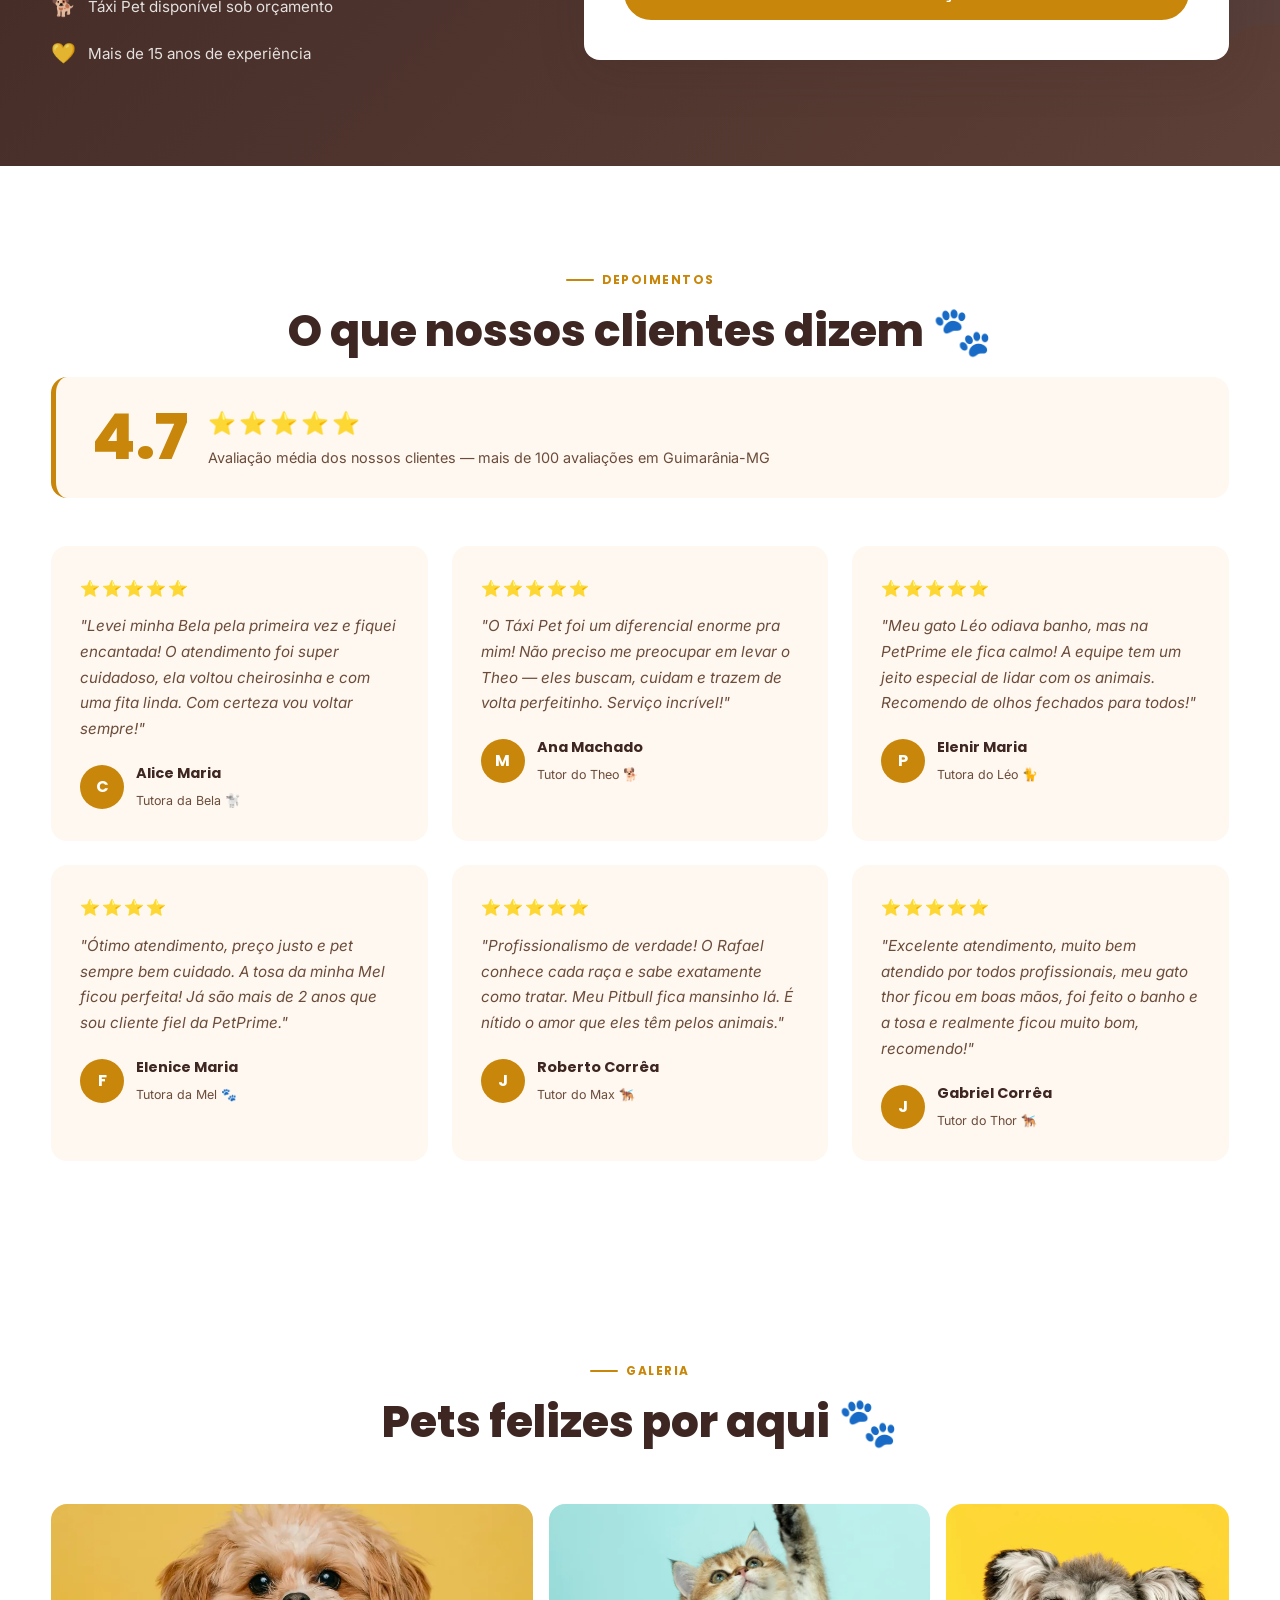
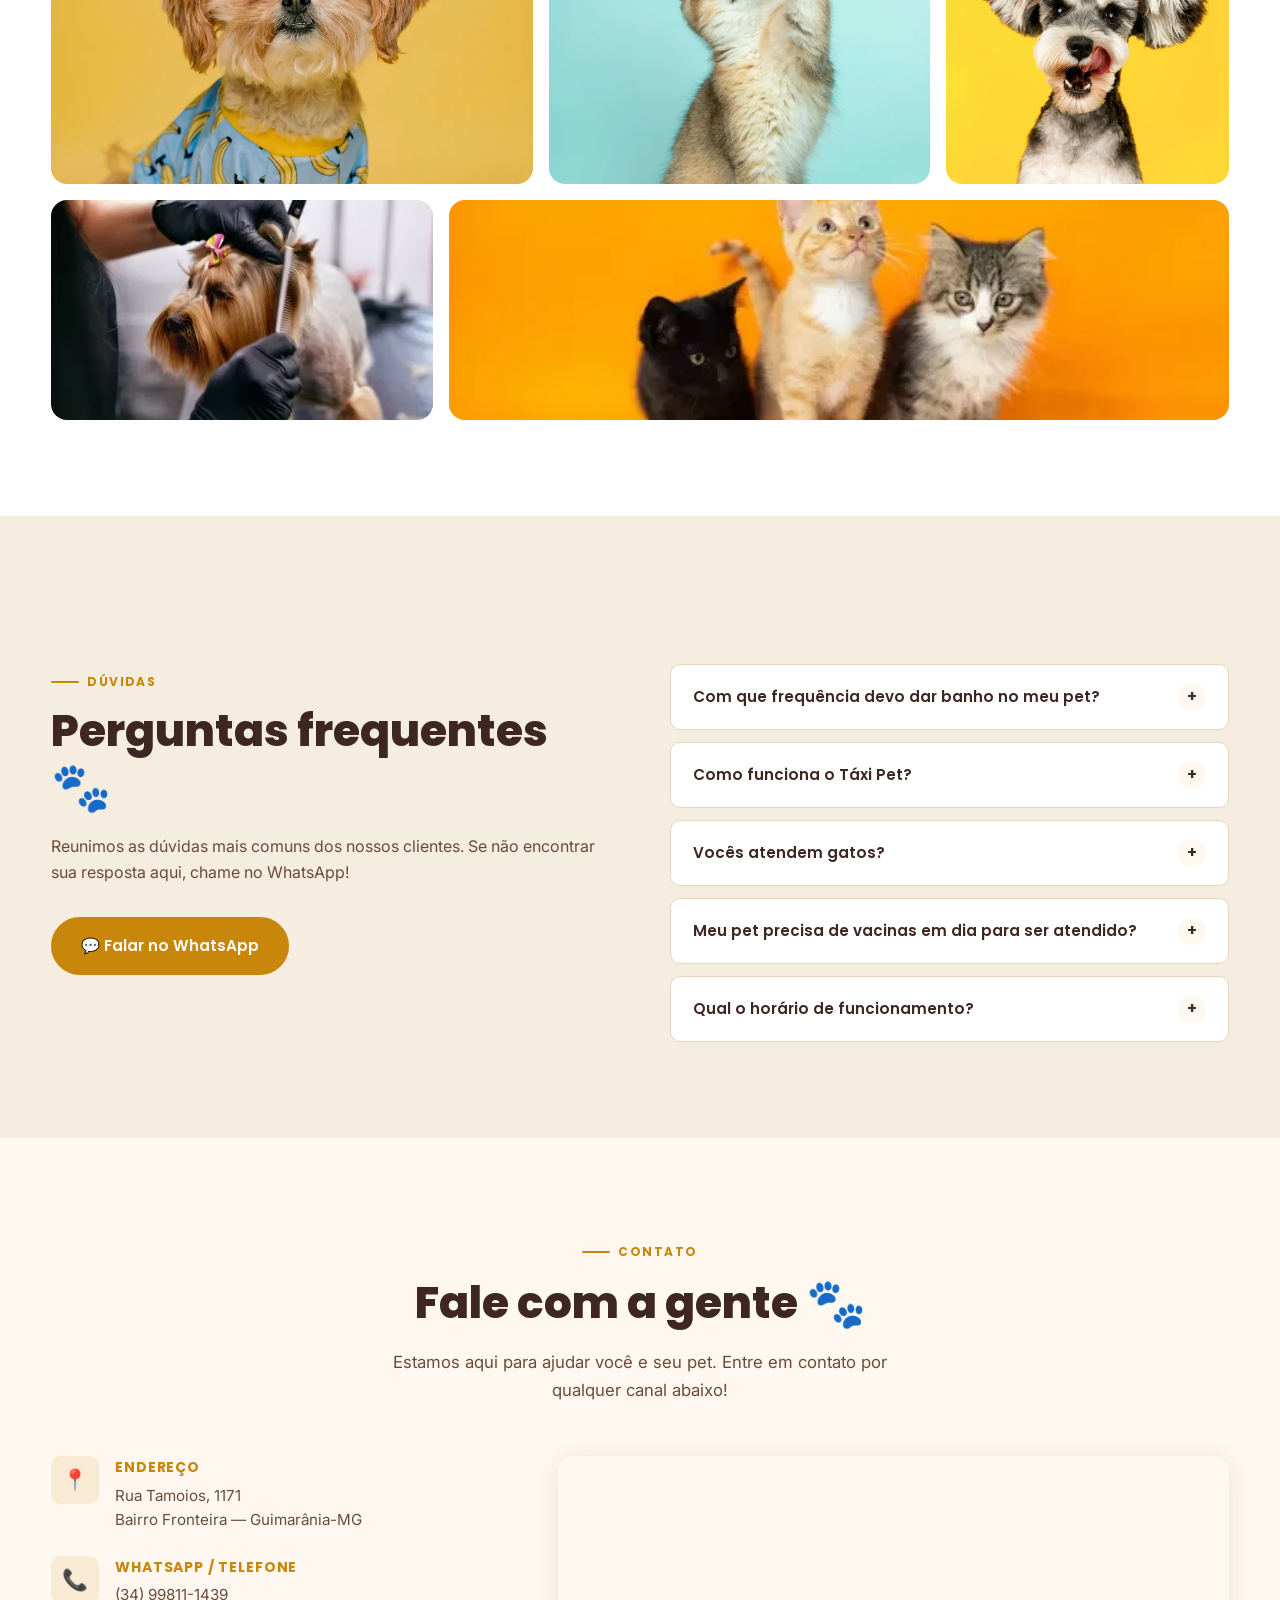
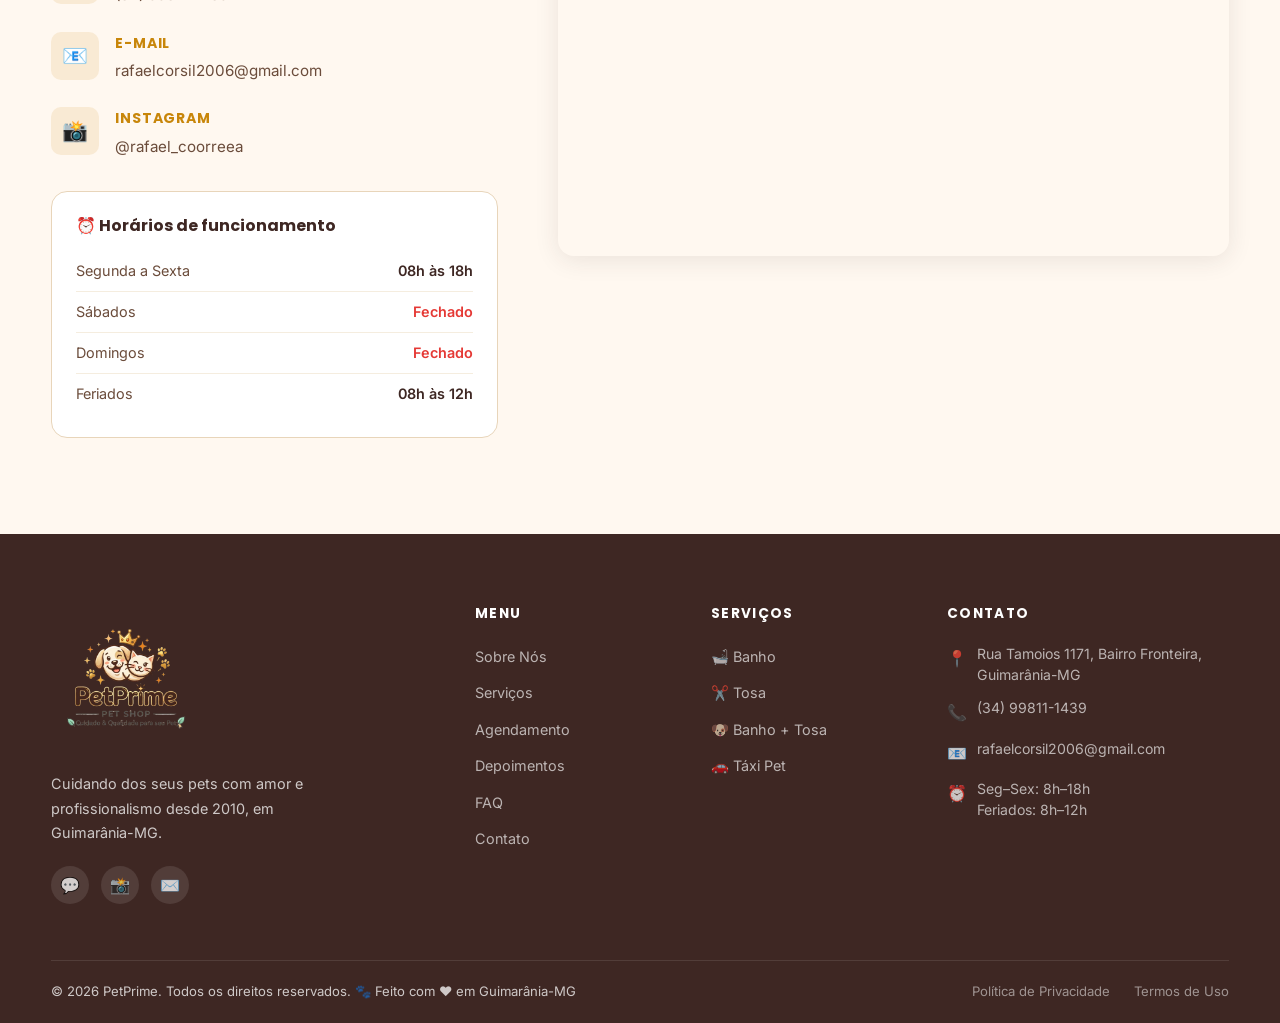
==== commit 7ba6e40b: "New forms" ====
--- a/index.html
+++ b/index.html
@@ -29,13 +29,7 @@
   <div class="container">
     <div class="header-inner">
       <a href="#hero" class="logo" aria-label="PetPrime Home">
-        <img src="images/logo.png" alt="PetPrime Logo" class="logo-img" loading="lazy"/>
-      </a>
-          <!-- Slogan -->
-          <text x="40" y="40" font-family="Inter,sans-serif" font-size="8.5" fill="#6B4C3B" letter-spacing="0.3">Cuidado &amp; Qualidade para seu Pet</text>
-        </svg>
-      </a>
-
+        <img src="images/logo.png" alt="PetPrime Logo" class="logo-img" loading="lazy"/>     
       <nav aria-label="Menu principal">
         <ul>
           <li><a href="#sobre">Sobre</a></li>
@@ -324,30 +318,30 @@
       <div class="form-card fade-up fade-up-delay-1">
         <h3>🐾 Formulário de agendamento</h3>
 
-        <!-- Indicador de progresso -->
-        <div class="form-steps" aria-hidden="true">
-          <div class="form-step active" data-step="1">
-            <span class="form-step-circle">1</span>
-            <span class="form-step-label">Dados</span>
-          </div>
-          <div class="form-step-line"></div>
-          <div class="form-step" data-step="2">
-            <span class="form-step-circle">2</span>
-            <span class="form-step-label">Serviço</span>
-          </div>
-          <div class="form-step-line"></div>
-          <div class="form-step" data-step="3">
-            <span class="form-step-circle">3</span>
-            <span class="form-step-label">Data</span>
-          </div>
-          <div class="form-step-line"></div>
-          <div class="form-step" data-step="4">
-            <span class="form-step-circle">4</span>
-            <span class="form-step-label">Confirmar</span>
-          </div>
-        </div>
-
         <form id="form-agendamento" novalidate>
+
+          <!-- Indicador de progresso — DENTRO do form para o JS encontrar via form.querySelectorAll -->
+          <div class="form-steps" aria-hidden="true">
+            <div class="form-step active" data-step="1">
+              <span class="form-step-circle">1</span>
+              <span class="form-step-label">Dados</span>
+            </div>
+            <div class="form-step-line" data-after="1"></div>
+            <div class="form-step" data-step="2">
+              <span class="form-step-circle">2</span>
+              <span class="form-step-label">Serviço</span>
+            </div>
+            <div class="form-step-line" data-after="2"></div>
+            <div class="form-step" data-step="3">
+              <span class="form-step-circle">3</span>
+              <span class="form-step-label">Data</span>
+            </div>
+            <div class="form-step-line" data-after="3"></div>
+            <div class="form-step" data-step="4">
+              <span class="form-step-circle">4</span>
+              <span class="form-step-label">Confirmar</span>
+            </div>
+          </div>
 
           <!-- ETAPA 1: Dados do tutor e pet -->
           <fieldset class="form-stage active" data-stage="1">
@@ -384,37 +378,120 @@
             </button>
           </fieldset>
 
-          <!-- ETAPA 2: Serviço e Táxi Pet -->
+          <!-- ETAPA 2: Serviço, porte, pelagem e Táxi Pet -->
           <fieldset class="form-stage" data-stage="2">
-            <div class="form-group">
-              <label for="servico">Serviço desejado</label>
-              <div class="input-wrap">
-                <select id="servico" name="servico" required>
-                  <option value="">Selecione...</option>
-                  <option value="Banho">🛁 Banho</option>
-                  <option value="Tosa">✂️ Tosa</option>
-                  <option value="Banho + Tosa">🐶 Banho + Tosa</option>
-                </select>
-                <span class="input-check">✓</span>
-              </div>
-              <span class="form-error"></span>
-            </div>
-
+
+            <div class="form-row">
+              <div class="form-group">
+                <label for="servico">Serviço desejado</label>
+                <div class="input-wrap">
+                  <select id="servico" name="servico" required>
+                    <option value="">Selecione...</option>
+                    <option value="Banho">🛁 Banho</option>
+                    <option value="Tosa">✂️ Tosa</option>
+                    <option value="Banho + Tosa">🐶 Banho + Tosa</option>
+                  </select>
+                  <span class="input-check">✓</span>
+                </div>
+                <span class="form-error"></span>
+              </div>
+
+              <div class="form-group">
+                <label for="porte">Porte do pet</label>
+                <div class="input-wrap">
+                  <select id="porte" name="porte" required>
+                    <option value="">Selecione...</option>
+                    <option value="pequeno">🐩 Pequeno (até 10kg)</option>
+                    <option value="medio">🐕 Médio (10–25kg)</option>
+                    <option value="grande">🐕‍🦺 Grande (acima de 25kg)</option>
+                  </select>
+                  <span class="input-check">✓</span>
+                </div>
+                <span class="form-error"></span>
+              </div>
+            </div>
+
+            <div class="form-row">
+              <div class="form-group">
+                <label for="pelagem">Tipo de pelagem</label>
+                <div class="input-wrap">
+                  <select id="pelagem" name="pelagem" required>
+                    <option value="">Selecione...</option>
+                    <option value="curto">✂️ Curto (sem acréscimo)</option>
+                    <option value="medio">🐾 Médio (+15%)</option>
+                    <option value="longo">🌀 Longo/Enrolado — poodle, shih-tzu... (+30%)</option>
+                  </select>
+                  <span class="input-check">✓</span>
+                </div>
+                <span class="form-error"></span>
+              </div>
+
+              <div class="form-group">
+                <label for="peso">Peso aproximado (kg) <span class="form-optional">opcional</span></label>
+                <div class="input-wrap">
+                  <input type="number" id="peso" name="peso" placeholder="Ex: 8" min="0.5" max="100" step="0.5" inputmode="decimal"/>
+                  <span class="input-check">✓</span>
+                </div>
+                <span class="form-hint">Apenas para registro — não afeta o preço.</span>
+              </div>
+            </div>
+
+            <!-- Checkbox desembaraço -->
             <label class="taxi-check">
+              <input type="checkbox" id="desembaraco" name="desembaraco"/>
+              <span class="taxi-check-label">
+                <strong>🪢 Meu pet está com nós ou pelo emaranhado</strong>
+                Se marcado, soma uma taxa de desembaraço de R$ 15,00.
+              </span>
+            </label>
+
+            <!-- Táxi Pet -->
+            <label class="taxi-check" style="margin-top:12px;">
               <input type="checkbox" id="taxi-pet" name="taxi-pet"/>
               <span class="taxi-check-label">
                 <strong>🚗 Solicitar Táxi Pet</strong>
-                Precisamos buscar seu pet? Marque aqui e informe o endereço. Orçamento enviado pelo WhatsApp.
+                Buscamos seu pet em casa. Taxa fixa R$ 18 + R$ 2,50/km (ida e volta).
               </span>
             </label>
 
-            <div class="form-group taxi-endereco" id="taxi-endereco-wrap" hidden>
-              <label for="endereco">Endereço para busca</label>
-              <div class="input-wrap">
-                <input type="text" id="endereco" name="endereco" placeholder="Rua, número, bairro"/>
-                <span class="input-check">✓</span>
-              </div>
-              <span class="form-error"></span>
+            <!-- Campos do Táxi Pet (revelados ao marcar) -->
+            <div id="taxi-fields" hidden>
+              <div class="form-group" style="margin-top:12px;">
+                <label for="endereco">Endereço para busca</label>
+                <div class="input-wrap">
+                  <input type="text" id="endereco" name="endereco" placeholder="Rua, número, bairro"/>
+                  <span class="input-check">✓</span>
+                </div>
+              </div>
+
+              <div class="form-group">
+                <label for="distancia">Distância até sua casa</label>
+                <div class="input-wrap">
+                  <select id="distancia" name="distancia">
+                    <option value="">Selecione a faixa...</option>
+                    <option value="3">📍 Até 5km (usamos 3km p/ estimativa)</option>
+                    <option value="7.5">📍 Entre 5km e 10km (usamos 7,5km)</option>
+                    <option value="consulta">📍 Acima de 10km — sob consulta</option>
+                  </select>
+                  <span class="input-check">✓</span>
+                </div>
+                <span class="form-hint">
+                  <!-- NOTA TÉCNICA: este cálculo usa faixas informadas pelo cliente,
+                       NÃO calcula rota real. Para calcular pelo endereço real,
+                       será necessário integrar Google Maps Distance Matrix API
+                       ou Mapbox Directions API (projeto separado). -->
+                  Estimativa baseada na faixa selecionada. Valor final confirmado pelo WhatsApp.
+                </span>
+              </div>
+            </div>
+
+            <!-- Preview de preço em tempo real -->
+            <div class="preco-preview" id="preco-preview" hidden>
+              <div class="preco-preview-title">💰 Estimativa em tempo real</div>
+              <div id="preco-preview-detalhes"></div>
+              <div class="preco-preview-total">
+                Total estimado: <strong id="preco-preview-total">R$ 0,00</strong>
+              </div>
             </div>
 
             <div class="form-stage-actions">
@@ -463,6 +540,13 @@
           <fieldset class="form-stage" data-stage="4">
             <div class="resumo-card" id="resumo-card" aria-live="polite"></div>
 
+            <!-- Detalhamento de preço -->
+            <div class="preco-resumo" id="preco-resumo"></div>
+
+            <p class="preco-aviso">
+              ⚠️ <strong>Valor estimado.</strong> Confirmação final e fechamento de preço acontece pelo WhatsApp. Sujeito a alteração após avaliação presencial do pet.
+            </p>
+
             <div class="form-stage-actions">
               <button type="button" class="btn btn-outline form-prev" data-prev="3">← Voltar</button>
               <button type="submit" class="btn btn-primary form-submit">
@@ -874,4 +958,4 @@
 
 <script src="js/main.js"></script>
 </body>
-</html>
+</html>
--- a/css/style.css
+++ b/css/style.css
@@ -972,8 +972,8 @@
 }
 
 .form-step.done .form-step-circle {
-  background: var(--brown);
-  border-color: var(--brown);
+  background: var(--gold);
+  border-color: var(--gold);
   color: var(--white);
   font-size: 0;
 }
@@ -981,6 +981,10 @@
 .form-step.done .form-step-circle::before {
   content: '✓';
   font-size: .9rem;
+}
+
+.form-step.done .form-step-label {
+  color: var(--gold-dk);
 }
 
 .form-step-line {
@@ -989,7 +993,8 @@
   background: var(--border);
   margin: 0 4px;
   margin-bottom: 18px;
-  transition: background var(--transition);
+  border-radius: 2px;
+  transition: background .4s ease;
 }
 
 .form-step-line.done {
@@ -1118,6 +1123,127 @@
   text-align: right;
 }
 
+/* ── Preview de preço em tempo real (Etapa 2) ── */
+.preco-preview {
+  background: rgba(200,134,10,.07);
+  border: 1.5px solid rgba(200,134,10,.3);
+  border-radius: var(--radius-sm);
+  padding: 16px 18px;
+  margin-top: 16px;
+  animation: stageIn .3s ease;
+}
+
+.preco-preview-title {
+  font-family: 'Poppins', sans-serif;
+  font-size: .82rem;
+  font-weight: 700;
+  color: var(--gold-dk);
+  text-transform: uppercase;
+  letter-spacing: .06em;
+  margin-bottom: 10px;
+}
+
+.preco-linha {
+  display: flex;
+  justify-content: space-between;
+  font-size: .88rem;
+  color: var(--text-muted);
+  padding: 3px 0;
+}
+
+.preco-linha.destaque {
+  color: var(--brown);
+  font-weight: 600;
+}
+
+.preco-preview-total {
+  margin-top: 10px;
+  padding-top: 10px;
+  border-top: 1.5px dashed rgba(200,134,10,.4);
+  font-size: .95rem;
+  color: var(--brown);
+  text-align: right;
+}
+
+.preco-preview-total strong {
+  font-family: 'Poppins', sans-serif;
+  font-size: 1.2rem;
+  color: var(--gold-dk);
+}
+
+/* ── Detalhamento de preço na Etapa 4 ── */
+.preco-resumo {
+  background: var(--white);
+  border: 1.5px solid var(--gold);
+  border-radius: var(--radius-sm);
+  padding: 18px 20px;
+  margin: 12px 0 8px;
+}
+
+.preco-resumo-titulo {
+  font-family: 'Poppins', sans-serif;
+  font-size: .88rem;
+  font-weight: 700;
+  color: var(--gold-dk);
+  margin-bottom: 10px;
+  display: flex;
+  align-items: center;
+  gap: 6px;
+}
+
+.preco-resumo-linha {
+  display: flex;
+  justify-content: space-between;
+  font-size: .88rem;
+  color: var(--text-muted);
+  padding: 4px 0;
+  border-bottom: 1px solid var(--cream-dk);
+}
+
+.preco-resumo-linha:last-of-type {
+  border-bottom: none;
+}
+
+.preco-resumo-total {
+  display: flex;
+  justify-content: space-between;
+  align-items: center;
+  margin-top: 10px;
+  padding-top: 10px;
+  border-top: 2px solid var(--gold);
+  font-family: 'Poppins', sans-serif;
+  font-weight: 700;
+  font-size: 1rem;
+  color: var(--brown);
+}
+
+.preco-resumo-total span {
+  font-size: 1.25rem;
+  color: var(--gold-dk);
+}
+
+/* Aviso valor estimado */
+.preco-aviso {
+  font-size: .78rem;
+  color: var(--text-muted);
+  background: var(--cream-dk);
+  border-radius: var(--radius-sm);
+  padding: 10px 14px;
+  margin-bottom: 16px;
+  line-height: 1.5;
+  border-left: 3px solid var(--gold);
+}
+
+/* Campo opcional label */
+.form-optional {
+  font-size: .72rem;
+  font-weight: 400;
+  color: var(--text-muted);
+  text-transform: lowercase;
+  font-family: 'Inter', sans-serif;
+  margin-left: 4px;
+}
+
 .resumo-edit {
   display: inline-flex;
   align-items: center;
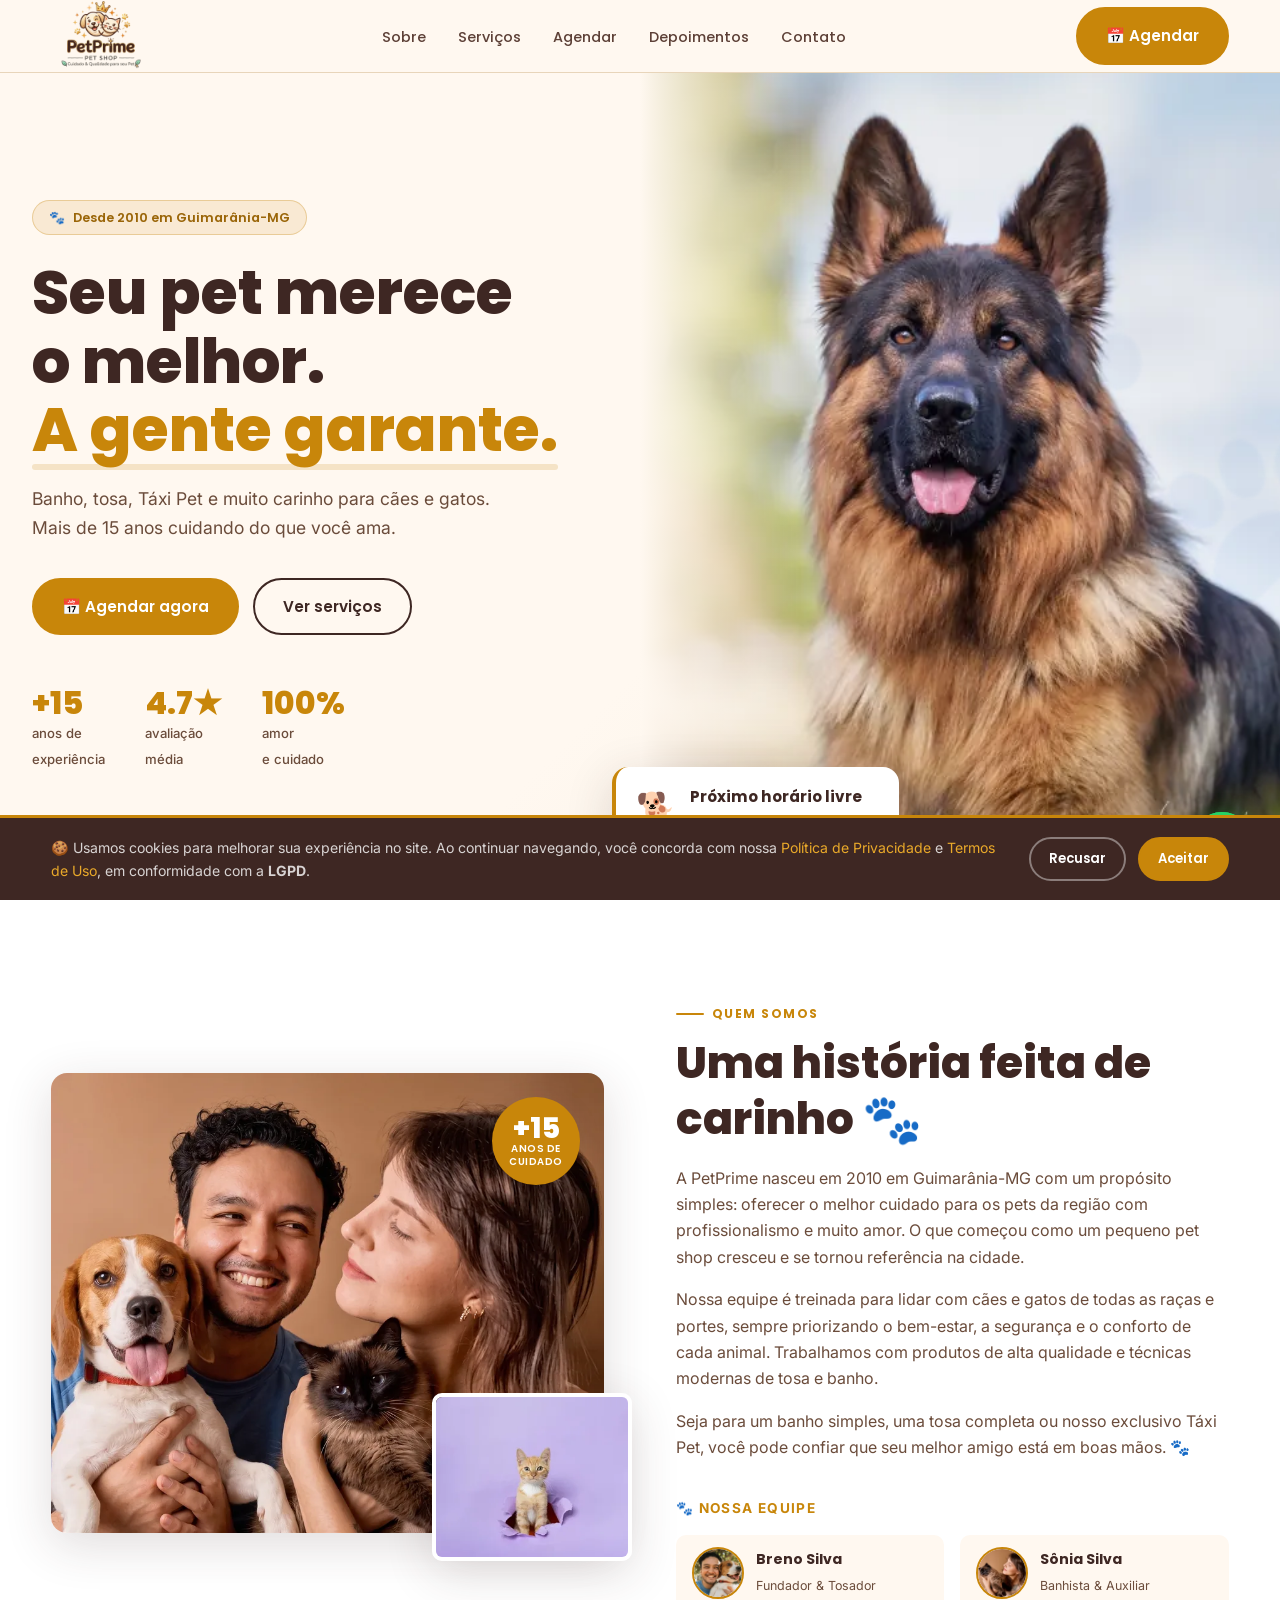
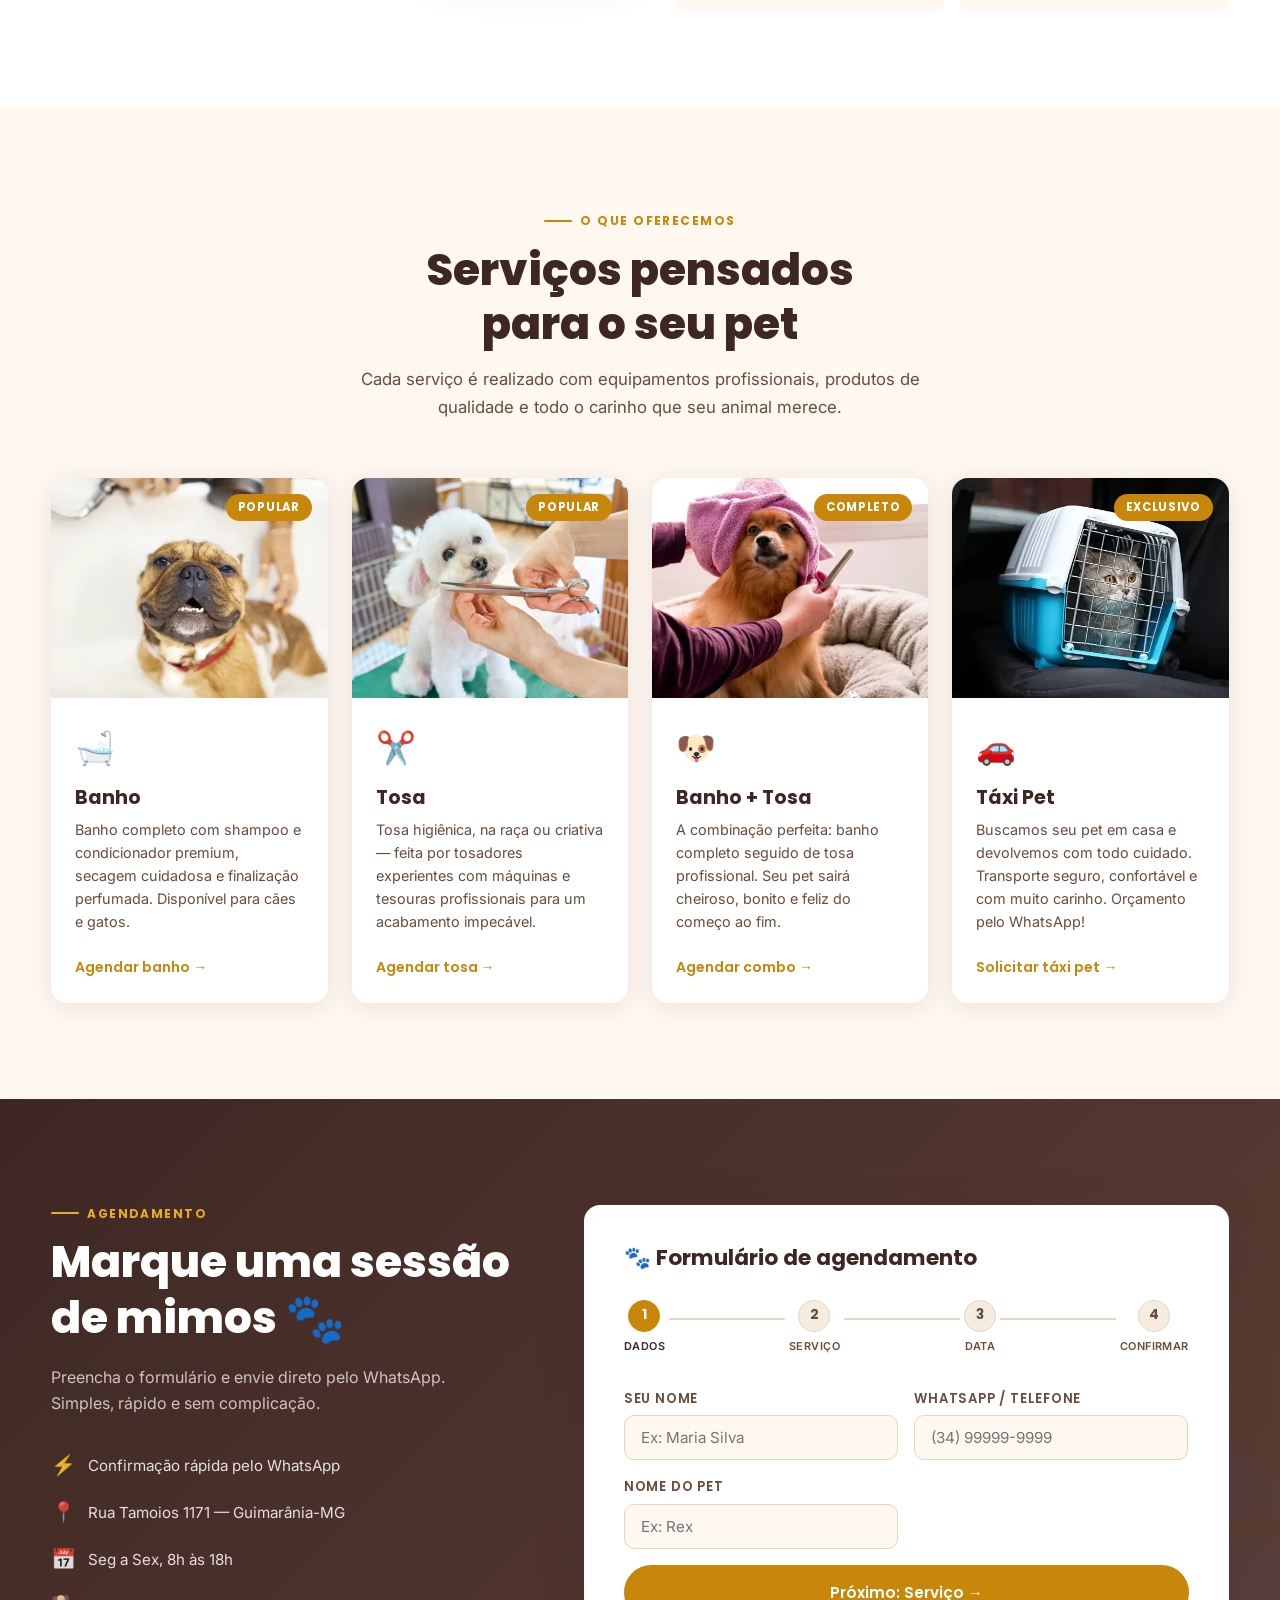
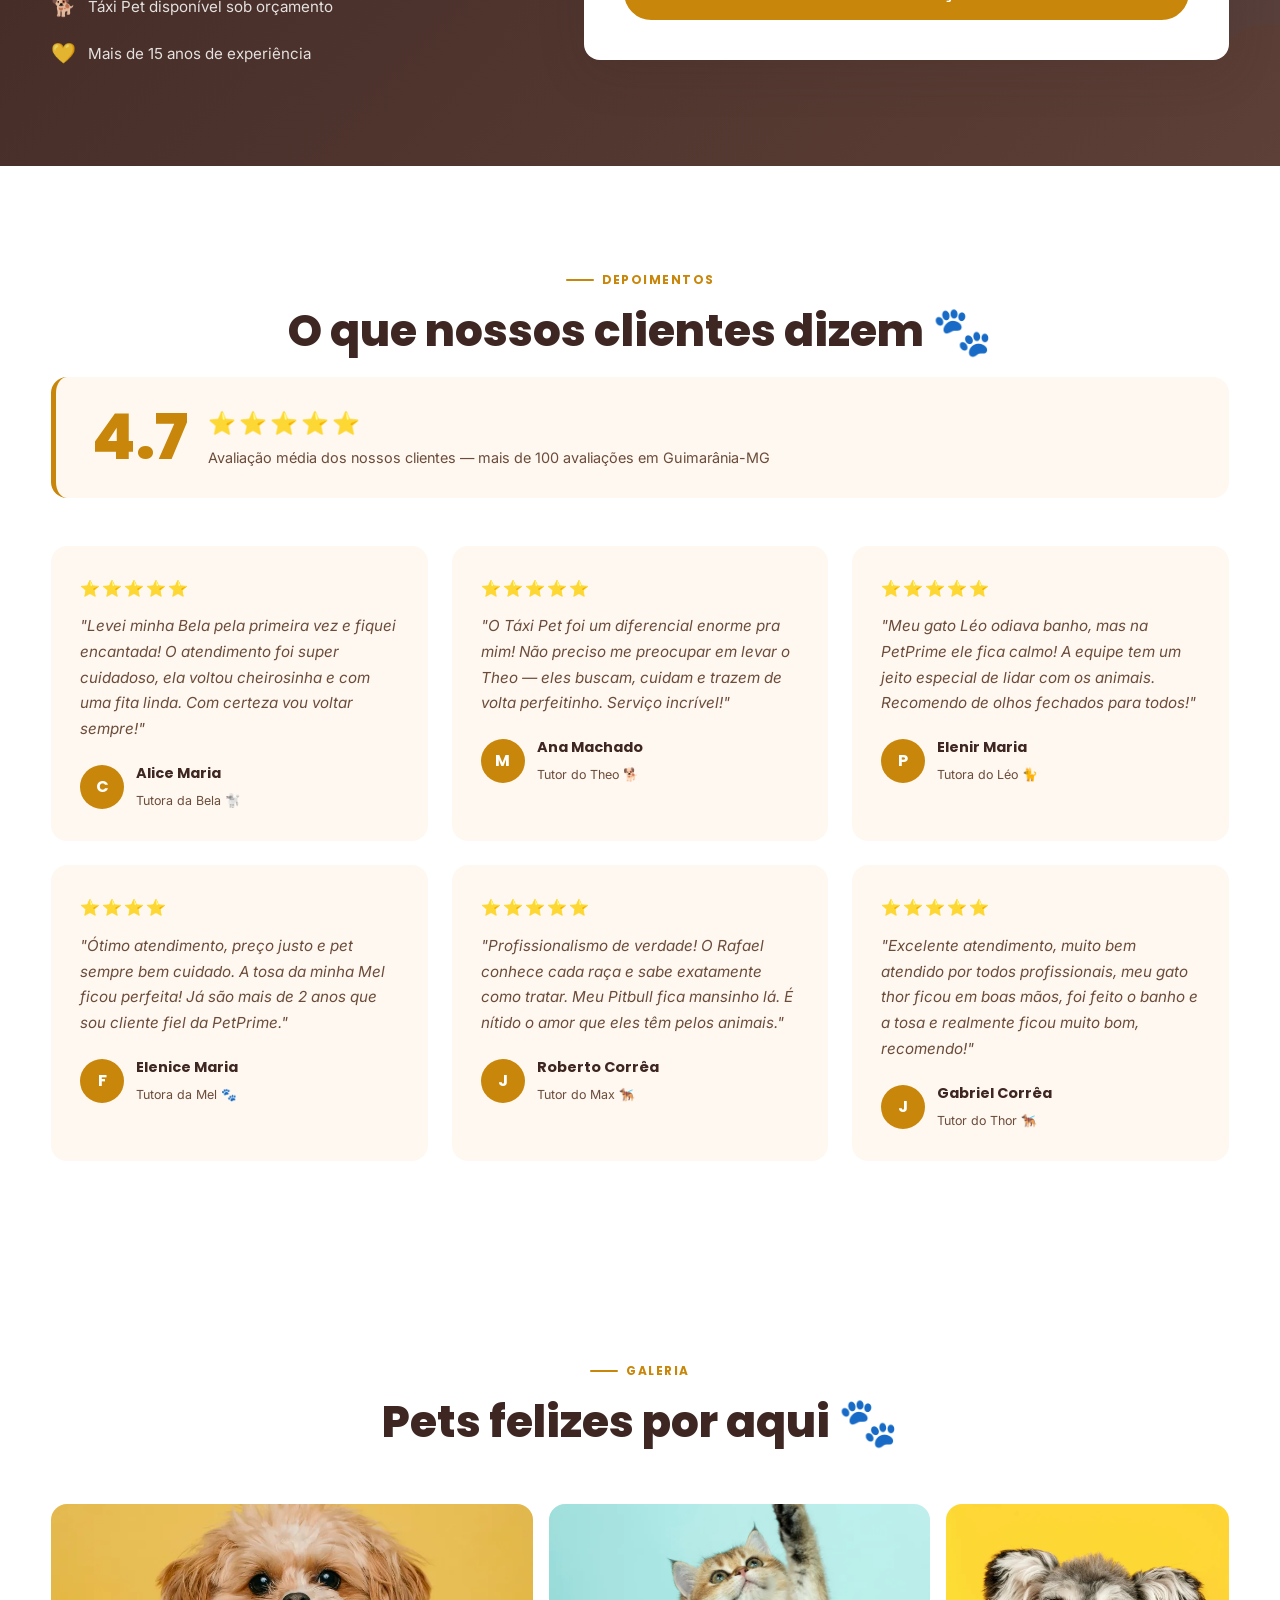
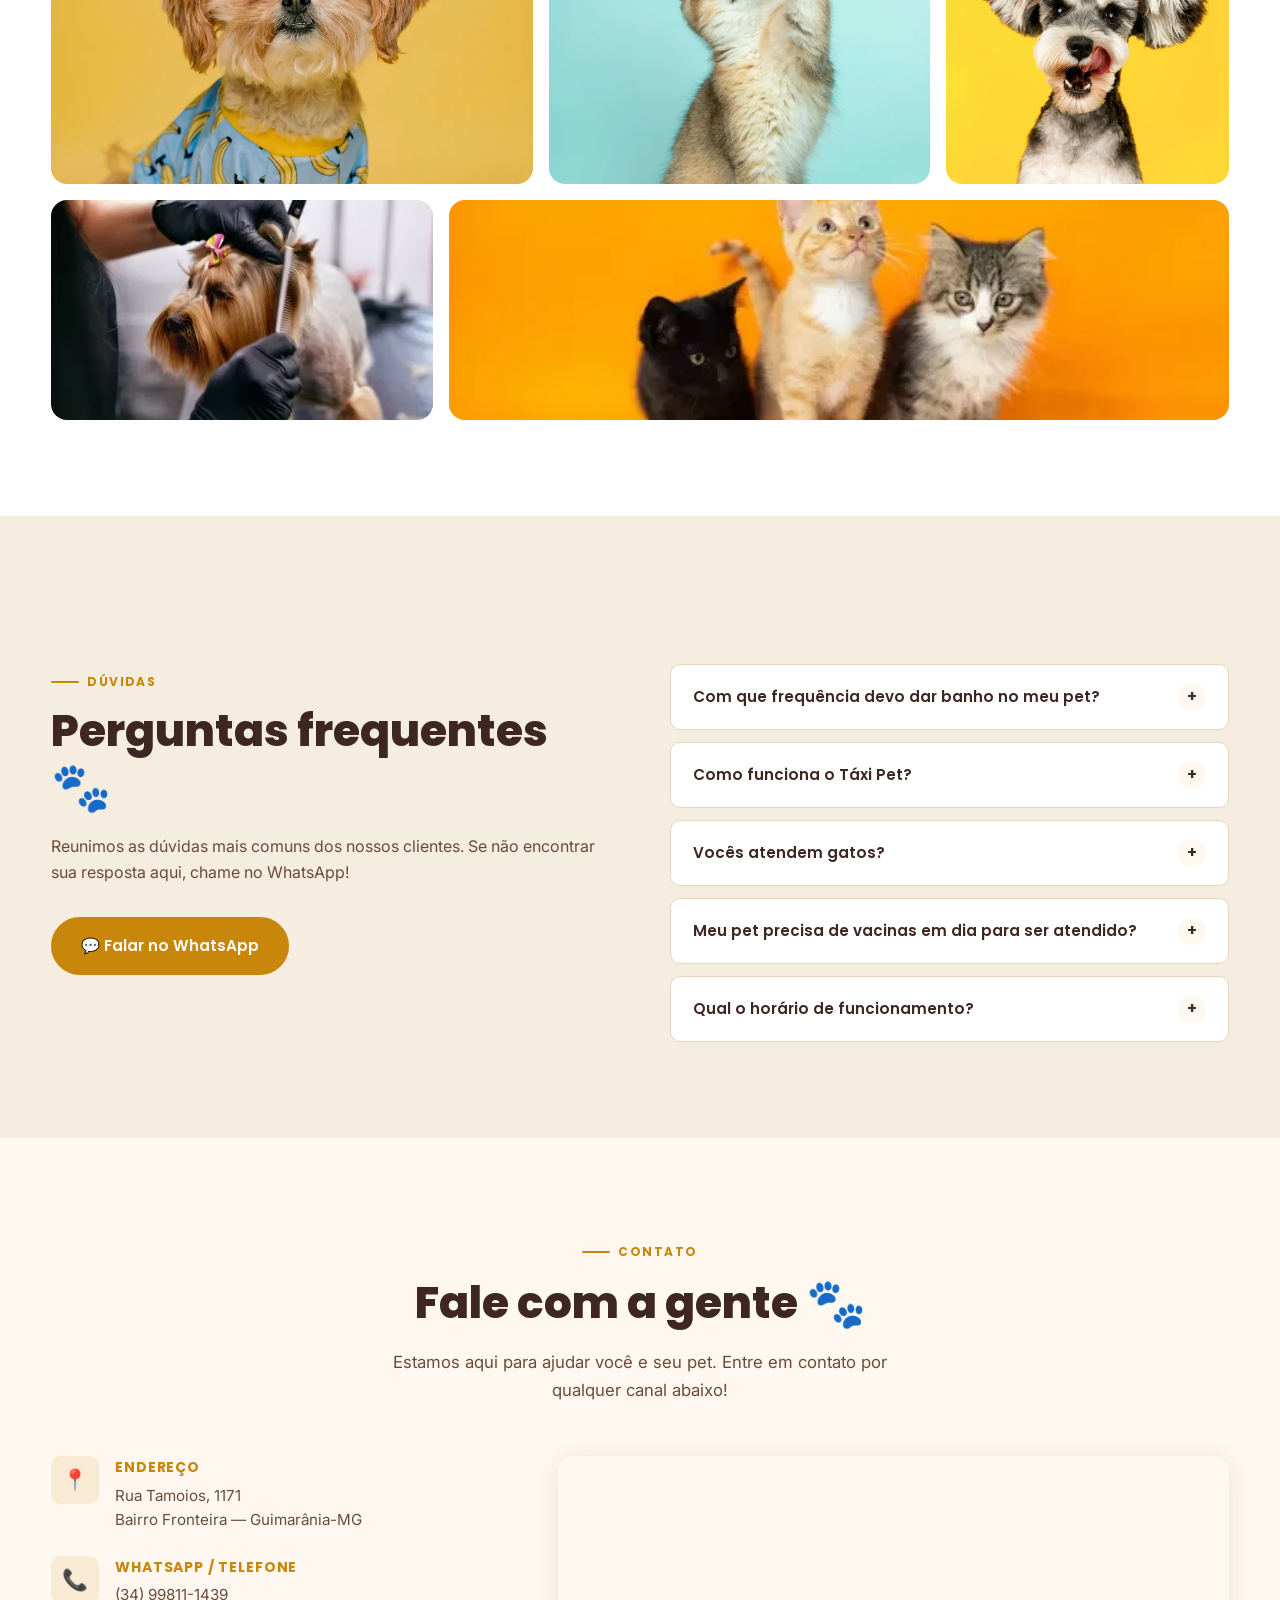
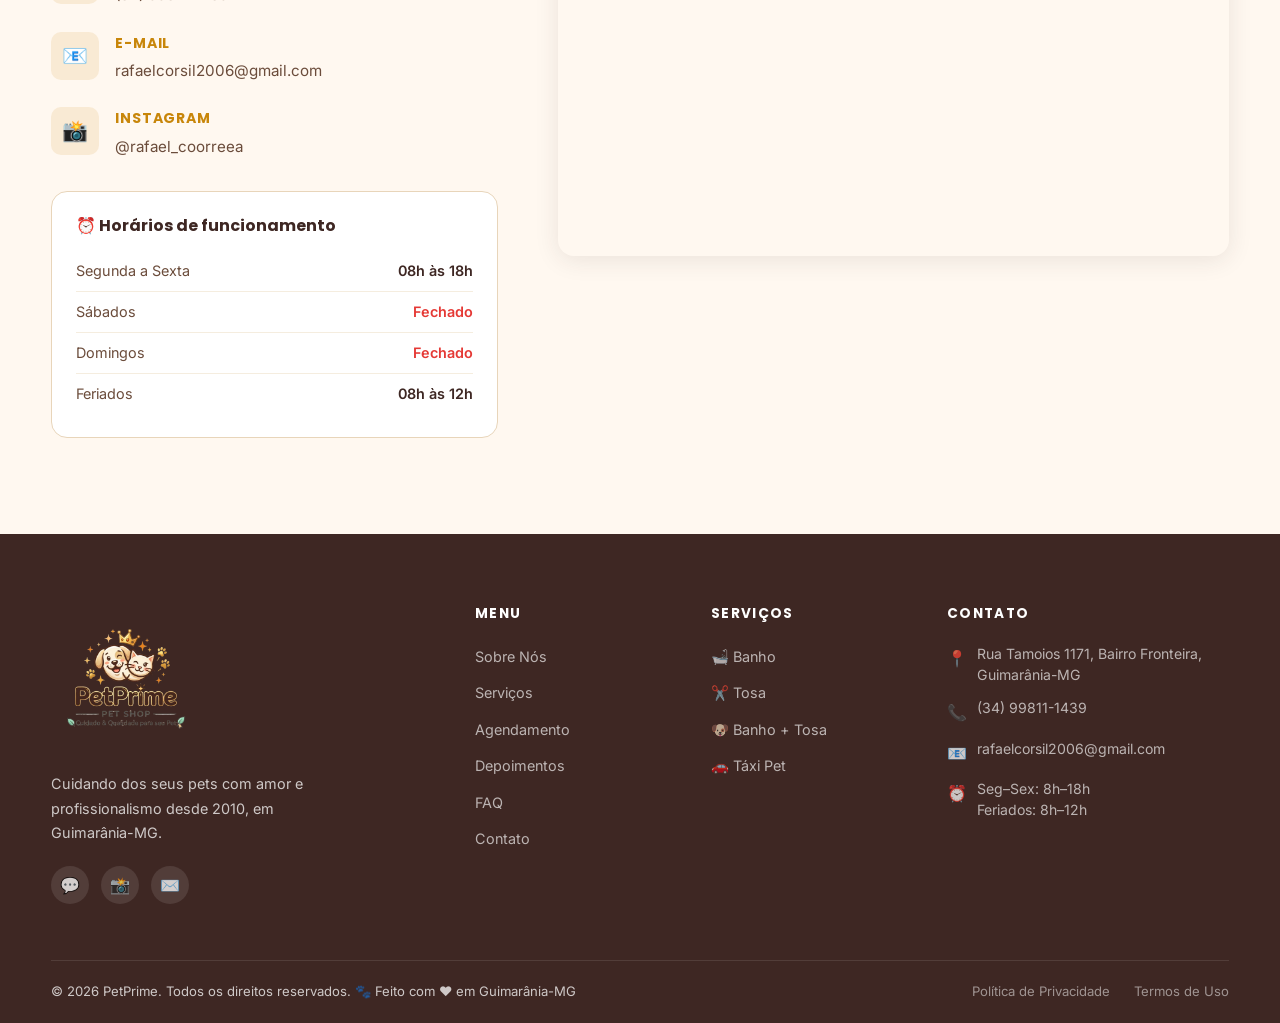
==== commit 578e5eff: "Melhorando alguns pontos do site" ====
--- a/index.html
+++ b/index.html
@@ -11,10 +11,13 @@
   <meta property="og:description" content="Banho, tosa e táxi pet em Guimarânia-MG. Desde 2010 cuidando dos seus pets com carinho e profissionalismo."/>
   <meta property="og:type" content="website"/>
   <meta property="og:locale" content="pt_BR"/>
+  <meta property="og:url" content="https://petprime.com.br/"/>
+  <meta property="og:image" content="https://petprime.com.br/images/caoGrande.webp"/>
   <meta name="robots" content="index, follow"/>
   <link rel="canonical" href="https://petprime.com.br/"/>
   <link rel="preconnect" href="https://fonts.googleapis.com"/>
   <link rel="preconnect" href="https://fonts.gstatic.com" crossorigin/>
+  <link rel="stylesheet" href="https://fonts.googleapis.com/css2?family=Poppins:wght@400;500;600;700;800&family=Inter:wght@400;500;600&display=swap"/>
   <link rel="stylesheet" href="css/style.css"/>
 
   <!-- Favicon -->
@@ -28,10 +31,12 @@
 <header id="header">
   <div class="container">
     <div class="header-inner">
-      <a href="#hero" class="logo" aria-label="PetPrime Home">
-        <img src="images/logo.png" alt="PetPrime Logo" class="logo-img" loading="lazy"/>     
+      <a href="#" class="logo" aria-label="PetPrime Home">
+        <img src="images/logo.png" alt="PetPrime Logo" class="logo-img" loading="lazy"/>
+      </a>
+
       <nav aria-label="Menu principal">
-        <ul>
+        <ul> 
           <li><a href="#sobre">Sobre</a></li>
           <li><a href="#servicos">Serviços</a></li>
           <li><a href="#agendamento">Agendar</a></li>
@@ -911,7 +916,7 @@
     </div>
 
     <div class="footer-bottom">
-      <p>© 2026 PetPrime. Todos os direitos reservados. 🐾 Feito com ❤️ em Guimarânia-MG</p>
+      <p>© PetPrime. Todos os direitos reservados. 🐾 Feito com ❤️ em Guimarânia-MG</p>
       <div class="footer-bottom-links">
         <a href="pages/privacidade.html">Política de Privacidade</a>
         <a href="pages/termos.html">Termos de Uso</a>
--- a/css/style.css
+++ b/css/style.css
@@ -3,8 +3,6 @@
    Paleta: dourado #C8860A | marrom #3E2723 | bege #FFF8F0
    Tipografia: Poppins (display) + Inter (body)
 ============================================================ */
-
-@import url('https://fonts.googleapis.com/css2?family=Poppins:wght@400;500;600;700;800&family=Inter:wght@400;500;600&display=swap');
 
 /* ── Reset & Base ── */
 *, *::before, *::after { 
